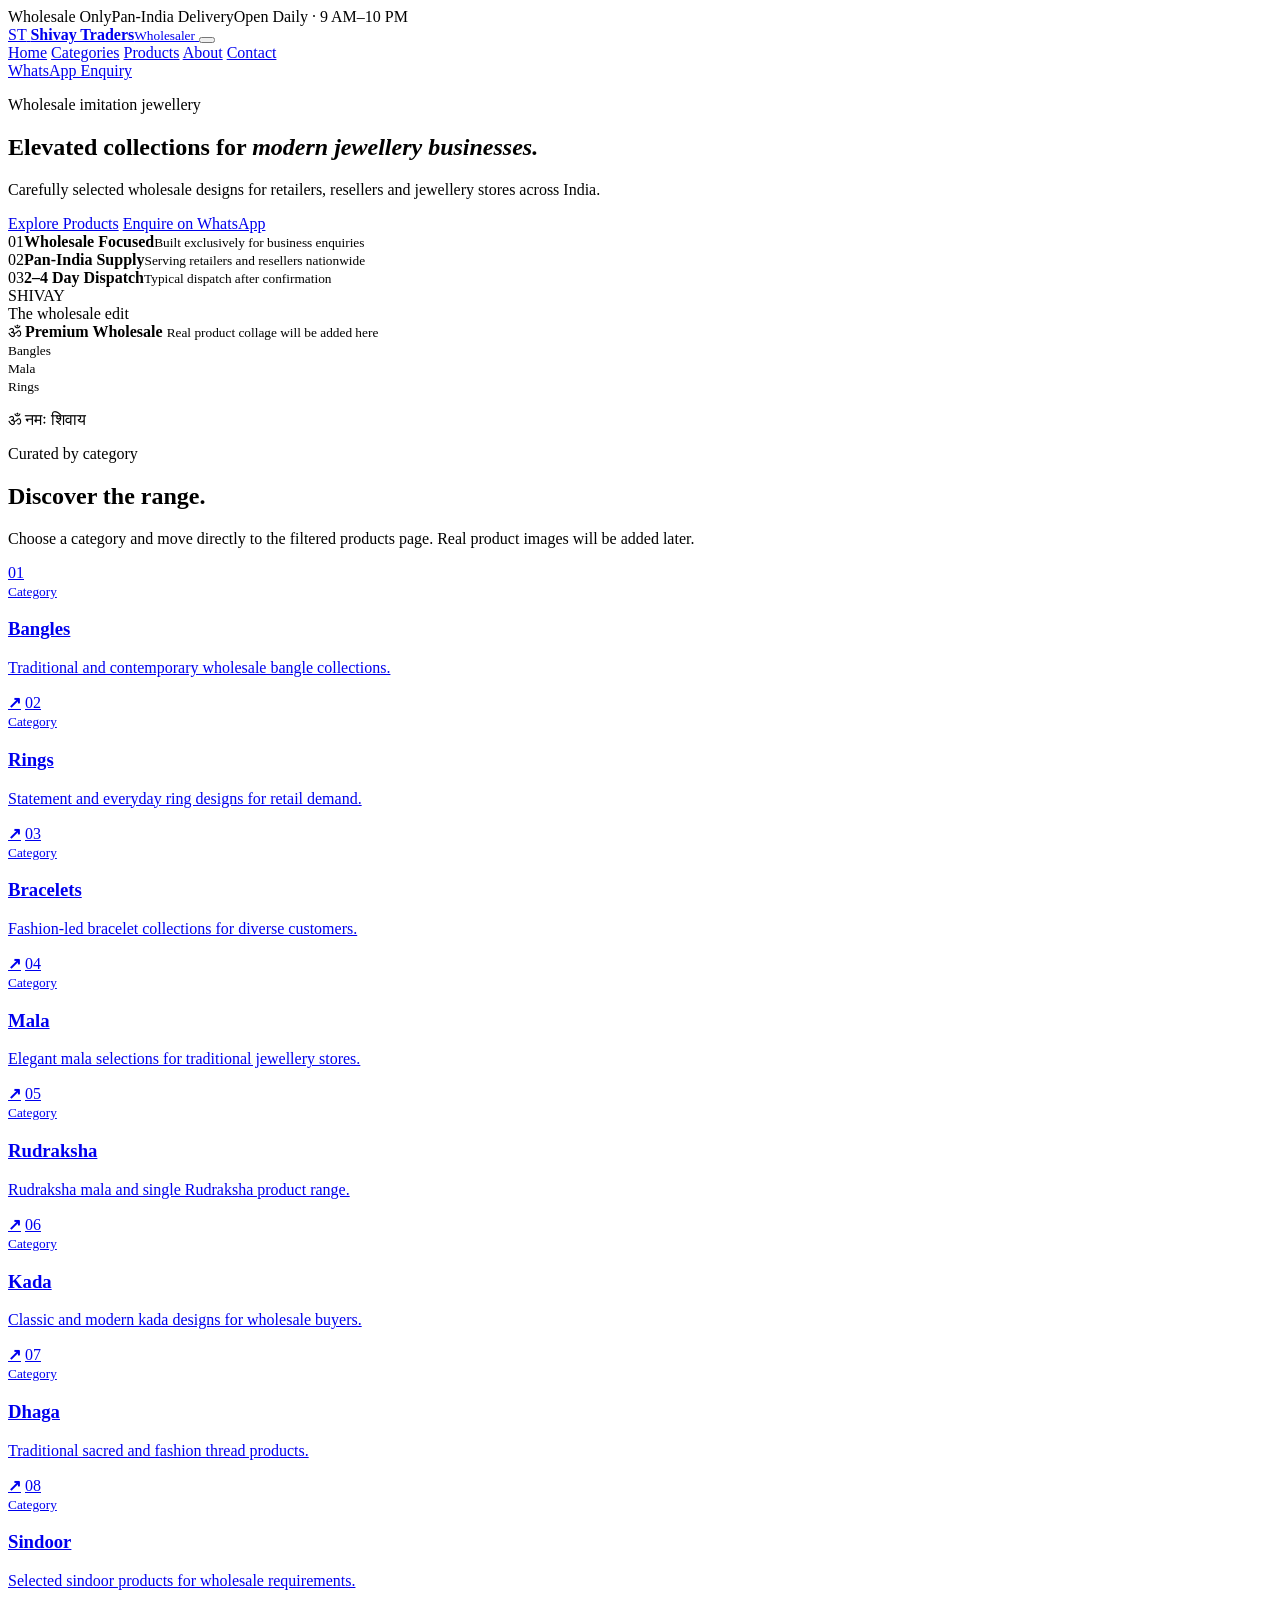
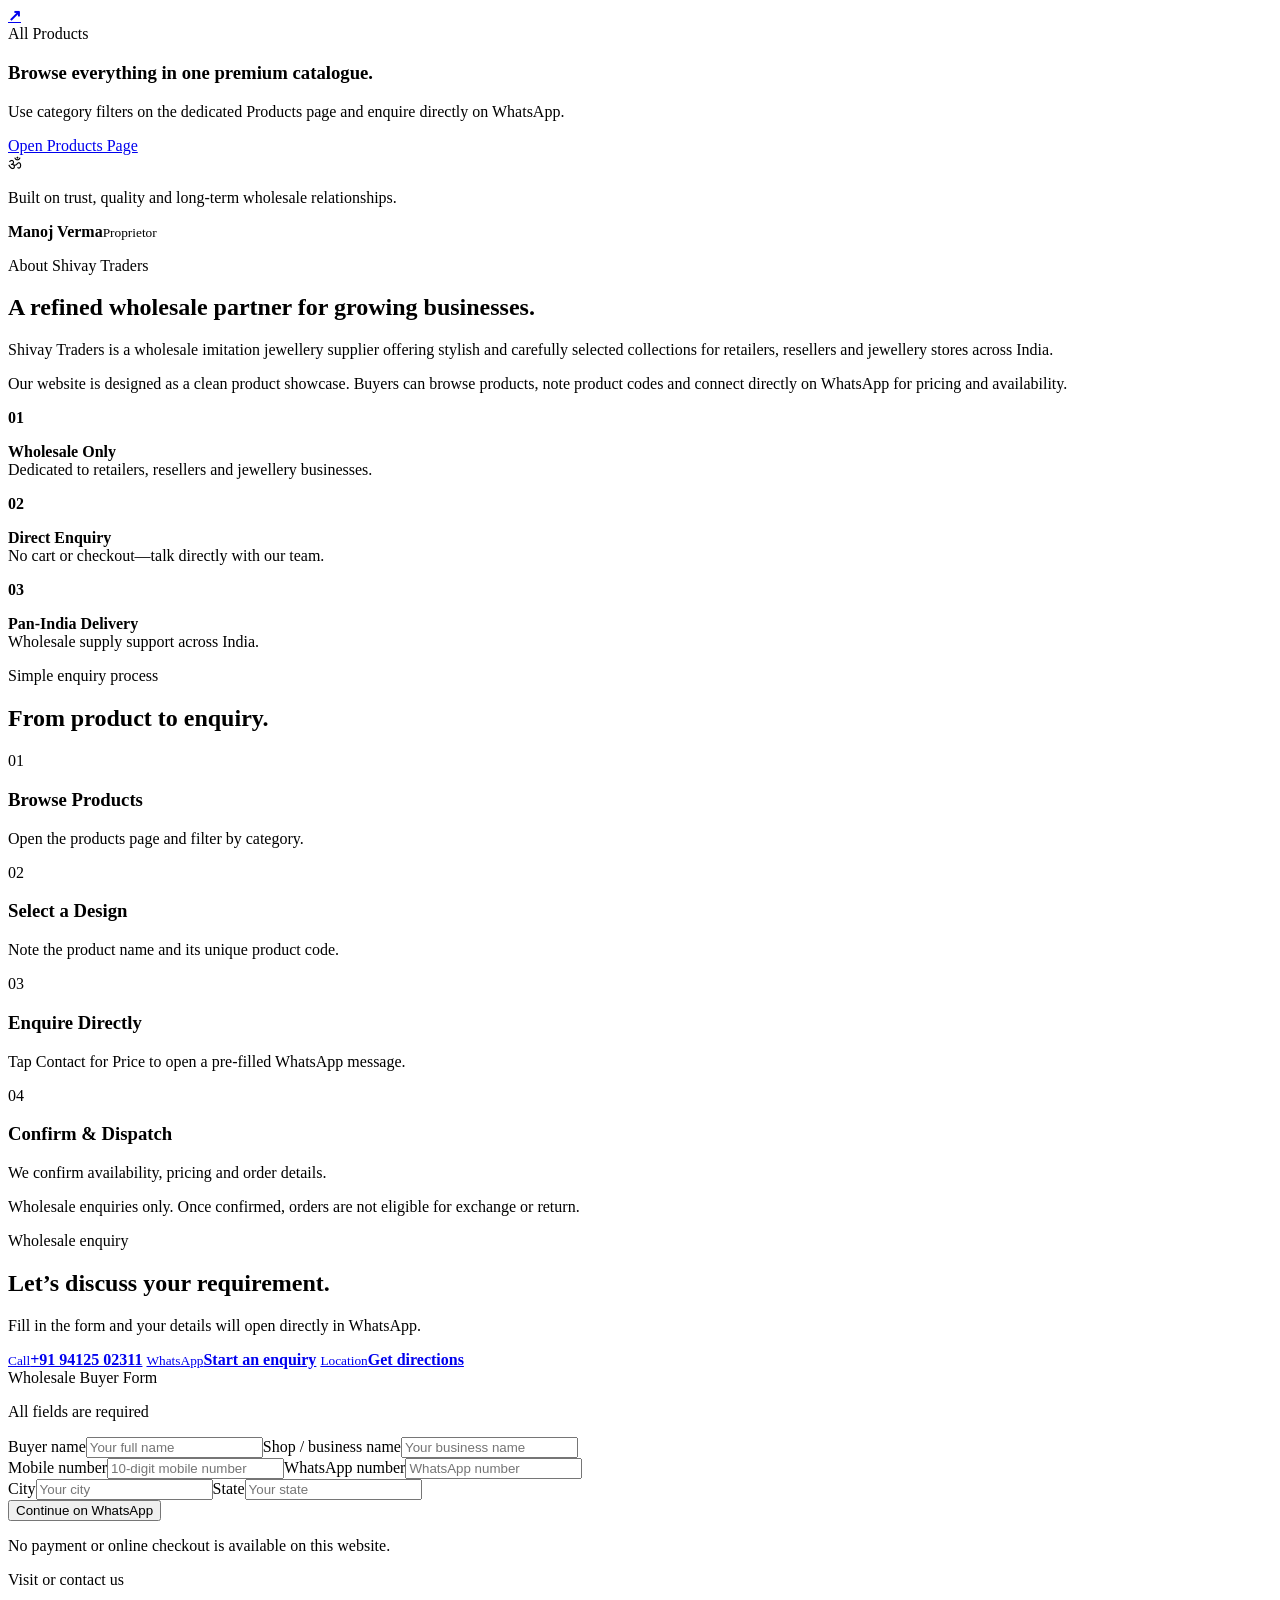
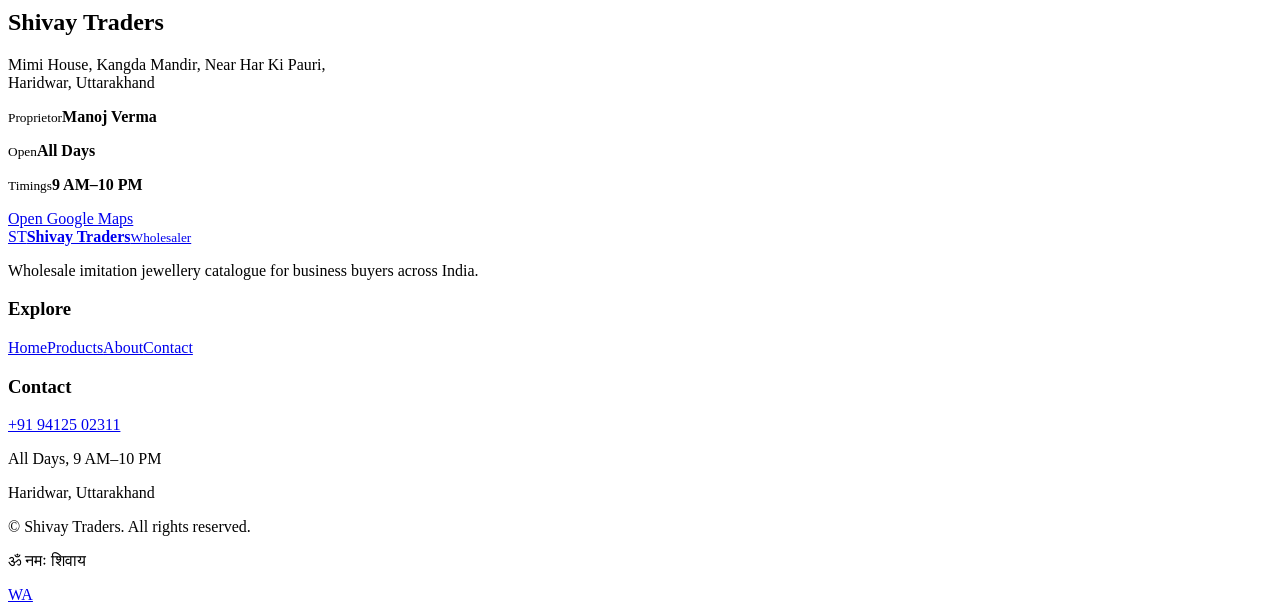
==== index.html @ dcee7661 "Add files via upload" ====
<!DOCTYPE html>
<html lang="en">
<head>
  <meta charset="UTF-8">
  <meta name="viewport" content="width=device-width, initial-scale=1.0">
  <meta name="description" content="Shivay Traders — wholesale imitation jewellery wholesaler in Haridwar.">
  <meta name="theme-color" content="#f7f3eb">
  <title>Shivay Traders | Wholesale Imitation Jewellery</title>
  <link rel="preconnect" href="https://fonts.googleapis.com">
  <link rel="preconnect" href="https://fonts.gstatic.com" crossorigin>
  <link href="https://fonts.googleapis.com/css2?family=Cormorant+Garamond:ital,wght@0,500;0,600;0,700;1,500;1,600&family=Manrope:wght@400;500;600;700&family=Noto+Serif+Devanagari:wght@600;700&display=swap" rel="stylesheet">
  <link rel="stylesheet" href="css/style.css?v=4">
</head>
<body>
  <div class="topbar">
    <div class="container topbar-inner">
      <span>Wholesale Only</span><i></i><span>Pan-India Delivery</span><i></i><span>Open Daily · 9 AM–10 PM</span>
    </div>
  </div>

  <header class="header">
    <div class="container header-inner">
      <a class="brand" href="index.html" aria-label="Shivay Traders home">
        <span class="brand-mark">ST</span>
        <span class="brand-copy"><strong>Shivay Traders</strong><small>Wholesaler</small></span>
      </a>

      <button class="menu-button" aria-label="Open menu" aria-expanded="false"><b></b><b></b><b></b></button>

      <nav class="nav" aria-label="Primary navigation">
        <a class="active" href="index.html">Home</a>
        <a href="#categories">Categories</a>
        <a href="products.html">Products</a>
        <a href="#about">About</a>
        <a href="#contact">Contact</a>
      </nav>

      <a class="btn btn-gold desktop-cta js-wa" href="#" target="_blank" rel="noopener">WhatsApp Enquiry</a>
    </div>
  </header>

  <main>
    <section class="hero" id="home">
      <div class="hero-decoration hero-decoration-one"></div>
      <div class="hero-decoration hero-decoration-two"></div>

      <div class="container hero-grid">
        <div class="hero-copy reveal">
          <div class="hero-kicker"><span></span><p>Wholesale imitation jewellery</p></div>
          <h1>Elevated collections for <em>modern jewellery businesses.</em></h1>
          <p class="lead">Carefully selected wholesale designs for retailers, resellers and jewellery stores across India.</p>

          <div class="hero-actions">
            <a class="btn btn-dark" href="products.html">Explore Products</a>
            <a class="btn btn-outline js-wa" href="#" target="_blank" rel="noopener">Enquire on WhatsApp</a>
          </div>

          <div class="hero-points">
            <div><span>01</span><strong>Wholesale Focused</strong><small>Built exclusively for business enquiries</small></div>
            <div><span>02</span><strong>Pan-India Supply</strong><small>Serving retailers and resellers nationwide</small></div>
            <div><span>03</span><strong>2–4 Day Dispatch</strong><small>Typical dispatch after confirmation</small></div>
          </div>
        </div>

        <div class="collage reveal" aria-label="Temporary premium jewellery collage">
          <div class="collage-arch">
            <div class="collage-watermark">SHIVAY</div>
            <span class="collage-label">The wholesale edit</span>

            <div class="jewel-orbit orbit-one"></div>
            <div class="jewel-orbit orbit-two"></div>
            <div class="jewel-orbit orbit-three"></div>

            <div class="collage-center">
              <span class="om">ॐ</span>
              <strong>Premium Wholesale</strong>
              <small>Real product collage will be added here</small>
            </div>

            <div class="mini-card mini-one"><span class="shape bangle"></span><small>Bangles</small></div>
            <div class="mini-card mini-two"><span class="shape mala"></span><small>Mala</small></div>
            <div class="mini-card mini-three"><span class="shape ring"></span><small>Rings</small></div>
          </div>
        </div>
      </div>

      <div class="container mantra"><span></span><p>ॐ नमः शिवाय</p><span></span></div>
    </section>

    <section class="section categories-section" id="categories">
      <div class="container">
        <div class="section-head split reveal">
          <div>
            <p class="eyebrow">Curated by category</p>
            <h2>Discover the range.</h2>
          </div>
          <p>Choose a category and move directly to the filtered products page. Real product images will be added later.</p>
        </div>

        <div class="category-grid premium-category-grid">
          <a class="category reveal" href="products.html?category=Bangles"><span>01</span><div><small>Category</small><h3>Bangles</h3><p>Traditional and contemporary wholesale bangle collections.</p></div><b>↗</b></a>
          <a class="category reveal" href="products.html?category=Rings"><span>02</span><div><small>Category</small><h3>Rings</h3><p>Statement and everyday ring designs for retail demand.</p></div><b>↗</b></a>
          <a class="category reveal" href="products.html?category=Bracelets"><span>03</span><div><small>Category</small><h3>Bracelets</h3><p>Fashion-led bracelet collections for diverse customers.</p></div><b>↗</b></a>
          <a class="category reveal" href="products.html?category=Mala"><span>04</span><div><small>Category</small><h3>Mala</h3><p>Elegant mala selections for traditional jewellery stores.</p></div><b>↗</b></a>
          <a class="category reveal" href="products.html?category=Rudraksha"><span>05</span><div><small>Category</small><h3>Rudraksha</h3><p>Rudraksha mala and single Rudraksha product range.</p></div><b>↗</b></a>
          <a class="category reveal" href="products.html?category=Kada"><span>06</span><div><small>Category</small><h3>Kada</h3><p>Classic and modern kada designs for wholesale buyers.</p></div><b>↗</b></a>
          <a class="category reveal" href="products.html?category=Dhaga"><span>07</span><div><small>Category</small><h3>Dhaga</h3><p>Traditional sacred and fashion thread products.</p></div><b>↗</b></a>
          <a class="category reveal" href="products.html?category=Sindoor"><span>08</span><div><small>Category</small><h3>Sindoor</h3><p>Selected sindoor products for wholesale requirements.</p></div><b>↗</b></a>
        </div>

        <div class="products-callout reveal">
          <div>
            <span class="callout-index">All Products</span>
            <h3>Browse everything in one premium catalogue.</h3>
            <p>Use category filters on the dedicated Products page and enquire directly on WhatsApp.</p>
          </div>
          <a class="btn btn-gold" href="products.html">Open Products Page</a>
        </div>
      </div>
    </section>

    <section class="section about-section" id="about">
      <div class="container about-grid">
        <div class="about-card reveal">
          <div class="about-border"></div>
          <span class="about-om">ॐ</span>
          <p>Built on trust, quality and long-term wholesale relationships.</p>
          <div class="owner"><strong>Manoj Verma</strong><small>Proprietor</small></div>
        </div>

        <div class="about-copy reveal">
          <p class="eyebrow">About Shivay Traders</p>
          <h2>A refined wholesale partner for growing businesses.</h2>
          <p>Shivay Traders is a wholesale imitation jewellery supplier offering stylish and carefully selected collections for retailers, resellers and jewellery stores across India.</p>
          <p>Our website is designed as a clean product showcase. Buyers can browse products, note product codes and connect directly on WhatsApp for pricing and availability.</p>

          <div class="feature"><b>01</b><p><strong>Wholesale Only</strong><br>Dedicated to retailers, resellers and jewellery businesses.</p></div>
          <div class="feature"><b>02</b><p><strong>Direct Enquiry</strong><br>No cart or checkout—talk directly with our team.</p></div>
          <div class="feature"><b>03</b><p><strong>Pan-India Delivery</strong><br>Wholesale supply support across India.</p></div>
        </div>
      </div>
    </section>

    <section class="section process">
      <div class="container">
        <div class="section-head reveal"><p class="eyebrow">Simple enquiry process</p><h2>From product to enquiry.</h2></div>
        <div class="process-grid">
          <article class="step reveal"><span>01</span><h3>Browse Products</h3><p>Open the products page and filter by category.</p></article>
          <article class="step reveal"><span>02</span><h3>Select a Design</h3><p>Note the product name and its unique product code.</p></article>
          <article class="step reveal"><span>03</span><h3>Enquire Directly</h3><p>Tap Contact for Price to open a pre-filled WhatsApp message.</p></article>
          <article class="step reveal"><span>04</span><h3>Confirm & Dispatch</h3><p>We confirm availability, pricing and order details.</p></article>
        </div>
        <p class="policy reveal">Wholesale enquiries only. Once confirmed, orders are not eligible for exchange or return.</p>
      </div>
    </section>

    <section class="section enquiry" id="contact">
      <div class="container enquiry-grid">
        <div class="enquiry-copy reveal">
          <p class="eyebrow">Wholesale enquiry</p>
          <h2>Let’s discuss your requirement.</h2>
          <p>Fill in the form and your details will open directly in WhatsApp.</p>
          <div class="contact-list">
            <a href="tel:+919412502311"><small>Call</small><strong>+91 94125 02311</strong></a>
            <a class="js-wa" href="#" target="_blank" rel="noopener"><small>WhatsApp</small><strong>Start an enquiry</strong></a>
            <a href="https://maps.app.goo.gl/9w15sXj8QwE8VyeB7?g_st=ac" target="_blank" rel="noopener"><small>Location</small><strong>Get directions</strong></a>
          </div>
        </div>

        <form id="enquiryForm" class="form reveal">
          <div class="form-heading"><span>Wholesale Buyer Form</span><p>All fields are required</p></div>
          <div class="form-row"><label>Buyer name<input name="buyerName" required placeholder="Your full name"></label><label>Shop / business name<input name="businessName" required placeholder="Your business name"></label></div>
          <div class="form-row"><label>Mobile number<input name="mobile" required inputmode="numeric" placeholder="10-digit mobile number"></label><label>WhatsApp number<input name="whatsapp" required inputmode="numeric" placeholder="WhatsApp number"></label></div>
          <div class="form-row"><label>City<input name="city" required placeholder="Your city"></label><label>State<input name="state" required placeholder="Your state"></label></div>
          <button class="btn btn-gold full" type="submit">Continue on WhatsApp</button>
          <p class="form-note">No payment or online checkout is available on this website.</p>
        </form>
      </div>
    </section>

    <section class="location">
      <div class="container location-grid reveal">
        <div><p class="eyebrow">Visit or contact us</p><h2>Shivay Traders</h2><p>Mimi House, Kangda Mandir, Near Har Ki Pauri,<br>Haridwar, Uttarakhand</p></div>
        <div class="hours"><p><small>Proprietor</small><strong>Manoj Verma</strong></p><p><small>Open</small><strong>All Days</strong></p><p><small>Timings</small><strong>9 AM–10 PM</strong></p></div>
        <a class="btn btn-light-outline" href="https://maps.app.goo.gl/9w15sXj8QwE8VyeB7?g_st=ac" target="_blank" rel="noopener">Open Google Maps</a>
      </div>
    </section>
  </main>

  <footer>
    <div class="container footer-grid">
      <div><a class="brand footer-brand" href="index.html"><span class="brand-mark">ST</span><span class="brand-copy"><strong>Shivay Traders</strong><small>Wholesaler</small></span></a><p>Wholesale imitation jewellery catalogue for business buyers across India.</p></div>
      <div><h3>Explore</h3><a href="index.html">Home</a><a href="products.html">Products</a><a href="#about">About</a><a href="#contact">Contact</a></div>
      <div><h3>Contact</h3><a href="tel:+919412502311">+91 94125 02311</a><p>All Days, 9 AM–10 PM</p><p>Haridwar, Uttarakhand</p></div>
    </div>
    <div class="container footer-bottom"><p>© <span id="year"></span> Shivay Traders. All rights reserved.</p><p class="footer-mantra">ॐ नमः शिवाय</p></div>
  </footer>

  <a class="floating-wa js-wa" href="#" target="_blank" rel="noopener" aria-label="WhatsApp enquiry">WA</a>
  <script src="js/script.js"></script>
</body>
</html>
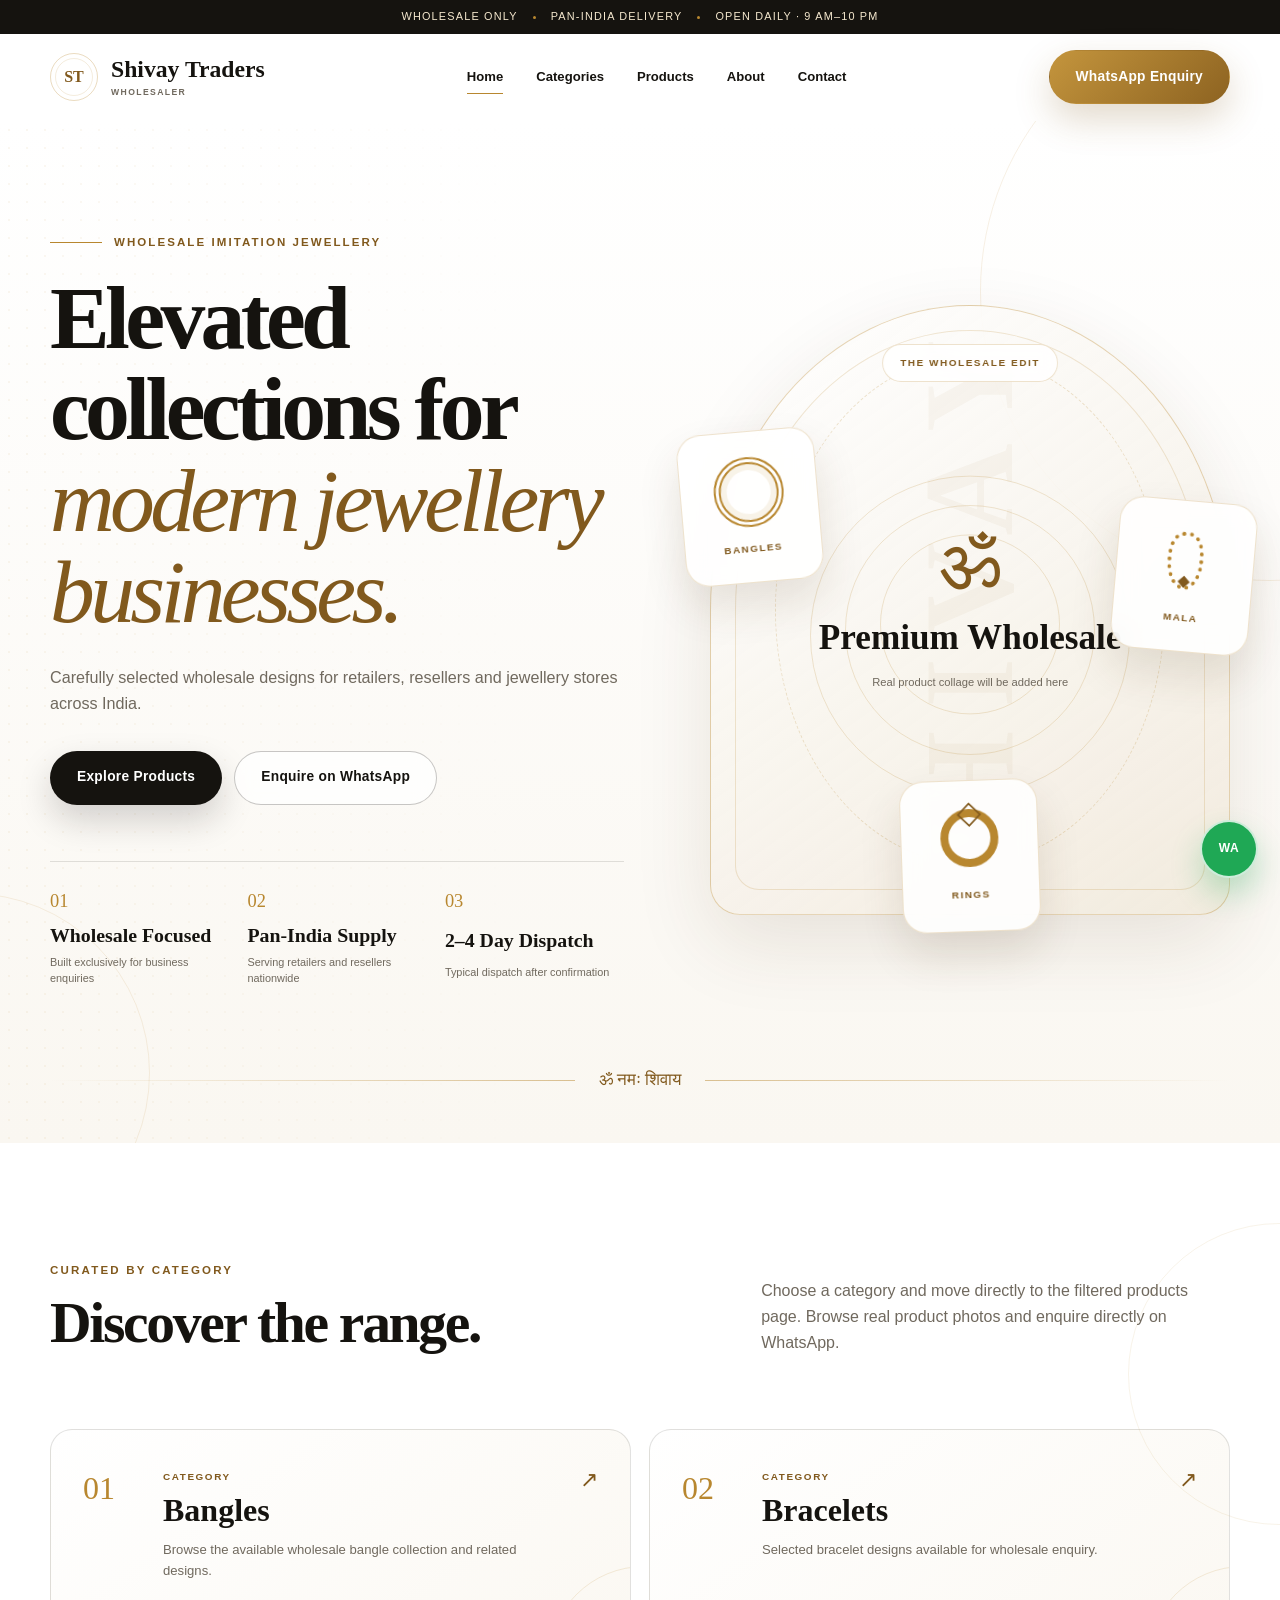
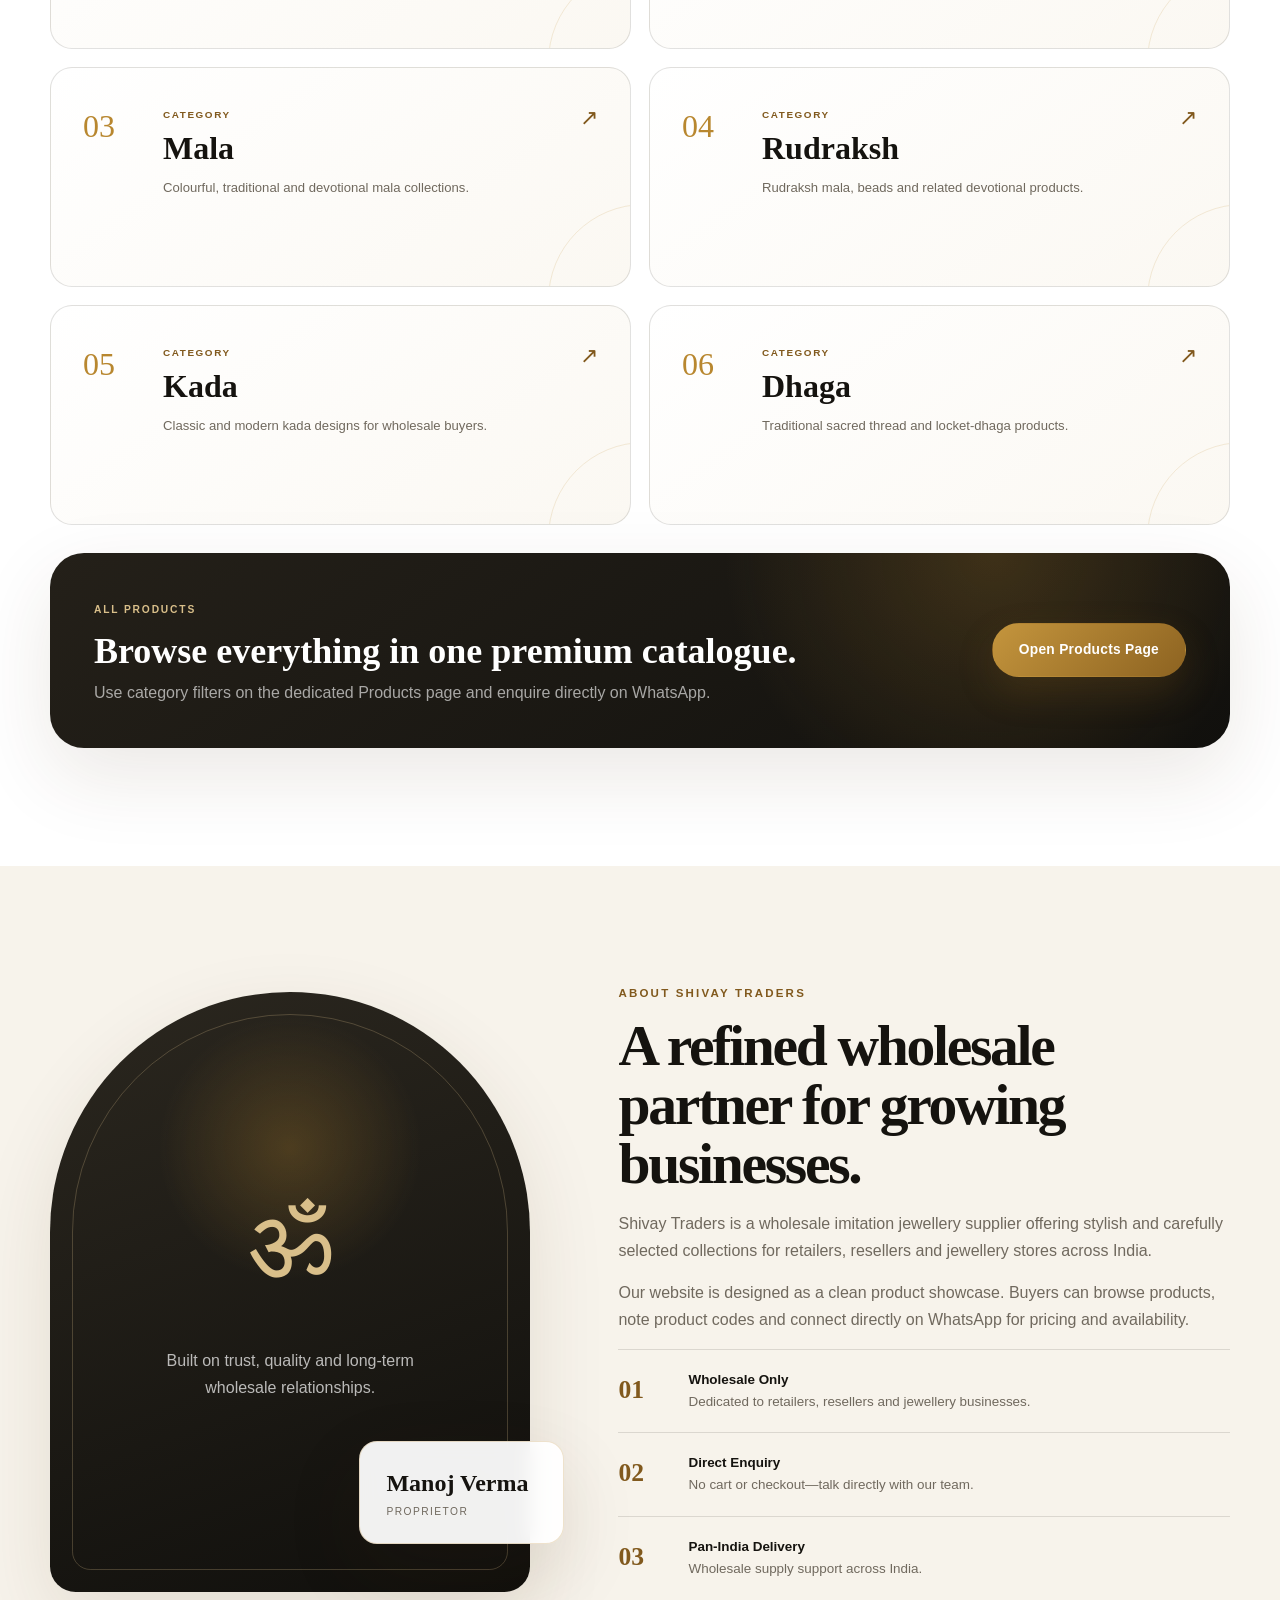
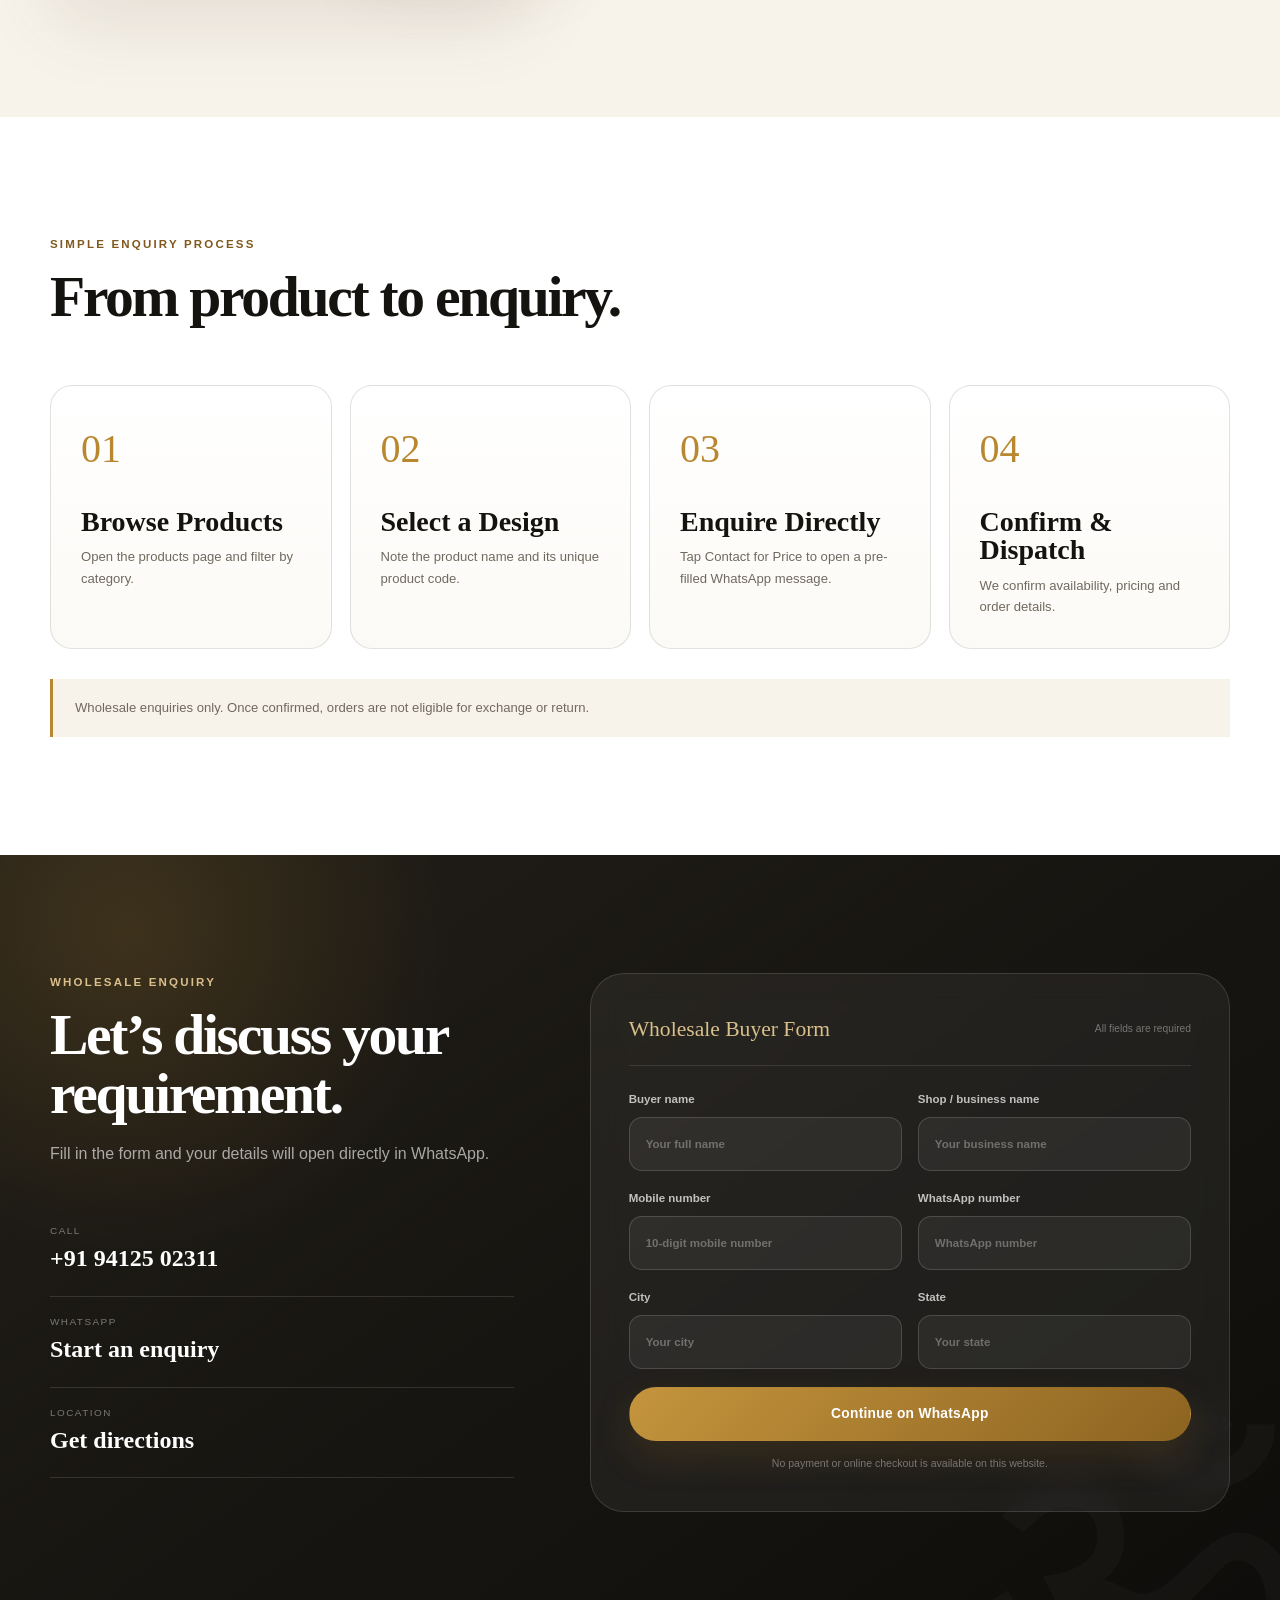
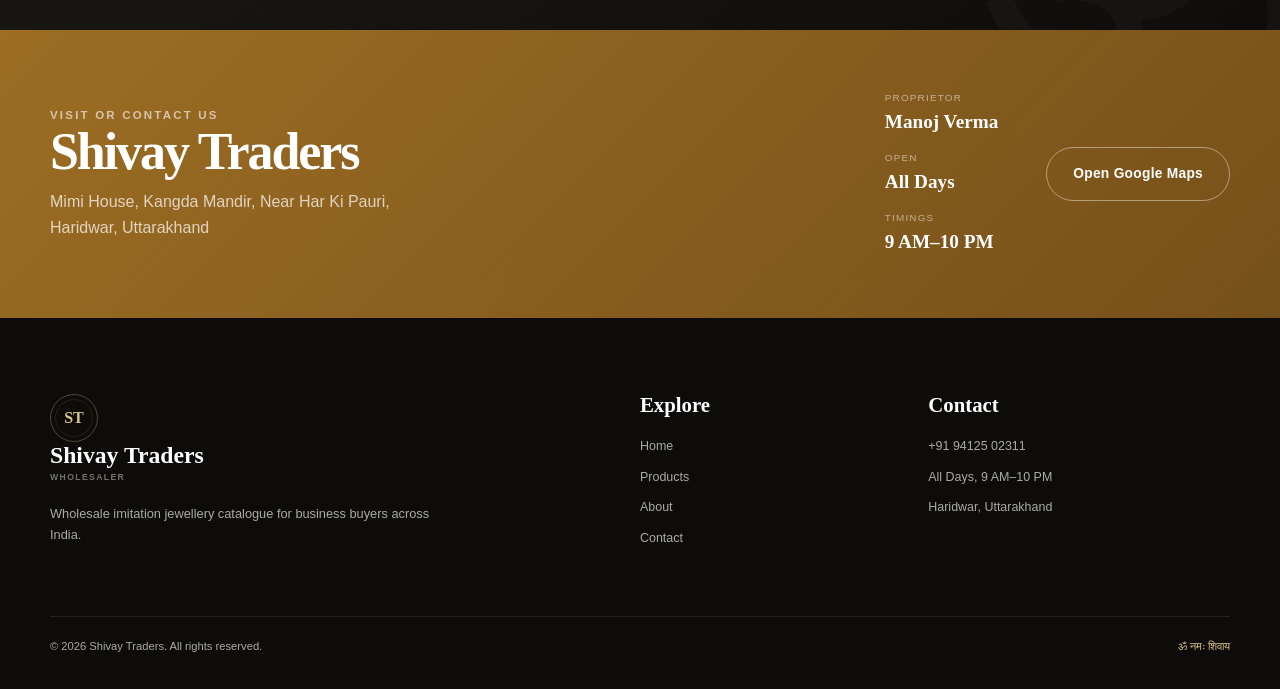
==== commit 9e28c9a4: "Add files via upload" ====
--- a/index.html
+++ b/index.html
@@ -94,18 +94,16 @@
             <p class="eyebrow">Curated by category</p>
             <h2>Discover the range.</h2>
           </div>
-          <p>Choose a category and move directly to the filtered products page. Real product images will be added later.</p>
+          <p>Choose a category and move directly to the filtered products page. Browse real product photos and enquire directly on WhatsApp.</p>
         </div>
 
         <div class="category-grid premium-category-grid">
-          <a class="category reveal" href="products.html?category=Bangles"><span>01</span><div><small>Category</small><h3>Bangles</h3><p>Traditional and contemporary wholesale bangle collections.</p></div><b>↗</b></a>
-          <a class="category reveal" href="products.html?category=Rings"><span>02</span><div><small>Category</small><h3>Rings</h3><p>Statement and everyday ring designs for retail demand.</p></div><b>↗</b></a>
-          <a class="category reveal" href="products.html?category=Bracelets"><span>03</span><div><small>Category</small><h3>Bracelets</h3><p>Fashion-led bracelet collections for diverse customers.</p></div><b>↗</b></a>
-          <a class="category reveal" href="products.html?category=Mala"><span>04</span><div><small>Category</small><h3>Mala</h3><p>Elegant mala selections for traditional jewellery stores.</p></div><b>↗</b></a>
-          <a class="category reveal" href="products.html?category=Rudraksha"><span>05</span><div><small>Category</small><h3>Rudraksha</h3><p>Rudraksha mala and single Rudraksha product range.</p></div><b>↗</b></a>
-          <a class="category reveal" href="products.html?category=Kada"><span>06</span><div><small>Category</small><h3>Kada</h3><p>Classic and modern kada designs for wholesale buyers.</p></div><b>↗</b></a>
-          <a class="category reveal" href="products.html?category=Dhaga"><span>07</span><div><small>Category</small><h3>Dhaga</h3><p>Traditional sacred and fashion thread products.</p></div><b>↗</b></a>
-          <a class="category reveal" href="products.html?category=Sindoor"><span>08</span><div><small>Category</small><h3>Sindoor</h3><p>Selected sindoor products for wholesale requirements.</p></div><b>↗</b></a>
+          <a class="category reveal" href="products.html?category=Bangles"><span>01</span><div><small>Category</small><h3>Bangles</h3><p>Browse the available wholesale bangle collection and related designs.</p></div><b>↗</b></a>
+          <a class="category reveal" href="products.html?category=Bracelets"><span>02</span><div><small>Category</small><h3>Bracelets</h3><p>Selected bracelet designs available for wholesale enquiry.</p></div><b>↗</b></a>
+          <a class="category reveal" href="products.html?category=Mala"><span>03</span><div><small>Category</small><h3>Mala</h3><p>Colourful, traditional and devotional mala collections.</p></div><b>↗</b></a>
+          <a class="category reveal" href="products.html?category=Rudraksh"><span>04</span><div><small>Category</small><h3>Rudraksh</h3><p>Rudraksh mala, beads and related devotional products.</p></div><b>↗</b></a>
+          <a class="category reveal" href="products.html?category=Kada"><span>05</span><div><small>Category</small><h3>Kada</h3><p>Classic and modern kada designs for wholesale buyers.</p></div><b>↗</b></a>
+          <a class="category reveal" href="products.html?category=Dhaga"><span>06</span><div><small>Category</small><h3>Dhaga</h3><p>Traditional sacred thread and locket-dhaga products.</p></div><b>↗</b></a>
         </div>
 
         <div class="products-callout reveal">
--- a/css/style.css
+++ b/css/style.css
@@ -0,0 +1,1224 @@
+:root {
+  --white: #ffffff;
+  --ivory: #f7f3eb;
+  --ivory-2: #efe7d8;
+  --champagne: #d9bf8a;
+  --gold: #b8872f;
+  --gold-deep: #81591d;
+  --ink: #15130f;
+  --ink-soft: #28241d;
+  --muted: #70695e;
+  --line: rgba(21, 19, 15, 0.12);
+  --line-gold: rgba(184, 135, 47, 0.30);
+  --shadow: 0 28px 80px rgba(71, 48, 14, 0.11);
+  --container: min(1180px, calc(100% - 40px));
+  --radius-lg: 34px;
+  --radius-md: 22px;
+  --radius-sm: 14px;
+}
+
+* { box-sizing: border-box; }
+html { scroll-behavior: smooth; }
+body {
+  margin: 0;
+  color: var(--ink);
+  background: var(--white);
+  font-family: "Manrope", sans-serif;
+  line-height: 1.65;
+  overflow-x: hidden;
+}
+body::selection { color: var(--white); background: var(--gold-deep); }
+a { color: inherit; text-decoration: none; }
+button, input { font: inherit; }
+button { border: 0; }
+.container { width: var(--container); margin-inline: auto; }
+.section { padding: 118px 0; }
+
+h1, h2, h3, p { margin-top: 0; }
+h1, h2, h3 { font-family: "Cormorant Garamond", serif; line-height: 1.02; }
+h1 { margin-bottom: 26px; font-size: clamp(3.5rem, 7vw, 6.9rem); font-weight: 600; letter-spacing: -0.052em; }
+h1 em { color: var(--gold-deep); font-weight: 500; }
+h2 { margin-bottom: 18px; font-size: clamp(2.7rem, 4.5vw, 4.8rem); font-weight: 600; letter-spacing: -0.04em; }
+h3 { font-size: 1.75rem; font-weight: 600; }
+.eyebrow { margin: 0 0 14px; color: var(--gold-deep); font-size: 0.72rem; font-weight: 700; letter-spacing: 0.19em; text-transform: uppercase; }
+
+.btn {
+  min-height: 54px;
+  padding: 0 26px;
+  display: inline-flex;
+  align-items: center;
+  justify-content: center;
+  border: 1px solid transparent;
+  border-radius: 999px;
+  font-size: 0.86rem;
+  font-weight: 700;
+  letter-spacing: 0.02em;
+  cursor: pointer;
+  transition: transform 180ms ease, box-shadow 180ms ease, background 180ms ease, color 180ms ease;
+}
+.btn:hover { transform: translateY(-3px); }
+.btn-gold { color: var(--white); background: linear-gradient(135deg, #c4953d, #8d6321); box-shadow: 0 15px 36px rgba(129, 89, 29, 0.23); }
+.btn-gold:hover { box-shadow: 0 20px 42px rgba(129, 89, 29, 0.30); }
+.btn-dark { color: var(--white); background: var(--ink); box-shadow: 0 15px 34px rgba(21, 19, 15, 0.18); }
+.btn-outline { color: var(--ink); border-color: rgba(21, 19, 15, 0.24); background: rgba(255, 255, 255, 0.72); backdrop-filter: blur(10px); }
+.btn-light-outline { color: var(--white); border-color: rgba(255,255,255,0.42); background: transparent; }
+.full { width: 100%; }
+
+/* Header */
+.topbar { color: #f5e8ce; background: var(--ink); font-size: 0.68rem; letter-spacing: 0.11em; text-transform: uppercase; }
+.topbar-inner { min-height: 34px; display: flex; align-items: center; justify-content: center; gap: 15px; }
+.topbar i { width: 3px; height: 3px; border-radius: 50%; background: var(--gold); }
+.header { position: sticky; top: 0; z-index: 100; border-bottom: 1px solid transparent; background: rgba(255, 255, 255, 0.88); backdrop-filter: blur(20px); transition: 180ms ease; }
+.header.scrolled { border-color: var(--line); box-shadow: 0 14px 40px rgba(21, 19, 15, 0.07); }
+.header-inner { min-height: 86px; display: grid; grid-template-columns: auto 1fr auto; align-items: center; gap: 34px; }
+.brand { display: inline-flex; align-items: center; gap: 13px; }
+.brand-mark { position: relative; width: 48px; height: 48px; display: grid; place-items: center; border: 1px solid var(--line-gold); border-radius: 50%; color: var(--gold-deep); font-family: "Cormorant Garamond", serif; font-size: 1rem; font-weight: 700; }
+.brand-mark::after { content: ""; position: absolute; inset: 4px; border: 1px solid rgba(184,135,47,0.16); border-radius: 50%; }
+.brand-copy { display: grid; line-height: 1.12; }
+.brand-copy strong { font-family: "Cormorant Garamond", serif; font-size: 1.48rem; font-weight: 700; }
+.brand-copy small { margin-top: 5px; color: var(--muted); font-size: 0.54rem; font-weight: 700; letter-spacing: 0.16em; text-transform: uppercase; }
+.nav { display: flex; justify-content: center; gap: 33px; }
+.nav a { position: relative; padding: 8px 0; font-size: 0.82rem; font-weight: 600; }
+.nav a::after { content: ""; position: absolute; left: 50%; right: 50%; bottom: 2px; height: 1px; background: var(--gold); transition: 180ms ease; }
+.nav a:hover::after, .nav a.active::after { left: 0; right: 0; }
+.menu-button { display: none; background: transparent; }
+
+/* Hero */
+.hero { position: relative; padding: 112px 0 48px; overflow: hidden; background: linear-gradient(180deg, #fff 0%, #faf7f1 100%); }
+.hero::before { content: ""; position: absolute; inset: 0; opacity: 0.32; pointer-events: none; background-image: radial-gradient(rgba(184,135,47,0.22) 0.8px, transparent 0.8px); background-size: 18px 18px; mask-image: linear-gradient(to right, black, transparent 42%); }
+.hero-decoration { position: absolute; border: 1px solid rgba(184,135,47,0.12); border-radius: 50%; pointer-events: none; }
+.hero-decoration-one { width: 580px; height: 580px; right: -280px; top: -120px; }
+.hero-decoration-two { width: 360px; height: 360px; left: -210px; bottom: -110px; }
+.hero-grid { position: relative; z-index: 2; display: grid; grid-template-columns: 1.05fr 0.95fr; gap: 86px; align-items: center; }
+.hero-kicker { margin-bottom: 20px; display: flex; align-items: center; gap: 12px; }
+.hero-kicker span { width: 52px; height: 1px; background: var(--gold); }
+.hero-kicker p { margin: 0; color: var(--gold-deep); font-size: 0.72rem; font-weight: 700; letter-spacing: 0.18em; text-transform: uppercase; }
+.lead { max-width: 650px; margin-bottom: 34px; color: var(--muted); font-size: 1.01rem; }
+.hero-actions { display: flex; flex-wrap: wrap; gap: 12px; }
+.hero-points { margin-top: 56px; padding-top: 24px; display: grid; grid-template-columns: repeat(3, 1fr); gap: 18px; border-top: 1px solid var(--line); }
+.hero-points > div { display: grid; gap: 3px; }
+.hero-points span { color: var(--gold); font-family: "Cormorant Garamond", serif; font-size: 1.15rem; }
+.hero-points strong { font-family: "Cormorant Garamond", serif; font-size: 1.24rem; }
+.hero-points small { color: var(--muted); font-size: 0.68rem; line-height: 1.45; }
+.collage { position: relative; }
+.collage-arch { position: relative; min-height: 610px; border: 1px solid rgba(184,135,47,0.34); border-radius: 50% 50% 30px 30px; background: linear-gradient(145deg, rgba(255,255,255,0.96), rgba(239,231,216,0.78)); box-shadow: var(--shadow); overflow: visible; }
+.collage-arch::before { content: ""; position: absolute; inset: 24px; border: 1px solid rgba(184,135,47,0.20); border-radius: 50% 50% 24px 24px; }
+.collage-arch::after { content: ""; position: absolute; inset: 50px 64px; border: 1px dashed rgba(184,135,47,0.22); border-radius: 50%; }
+.collage-watermark { position: absolute; left: 50%; top: 50%; transform: translate(-50%, -45%) rotate(-90deg); color: rgba(129,89,29,0.045); font-family: "Cormorant Garamond", serif; font-size: 8rem; font-weight: 700; letter-spacing: 0.18em; }
+.collage-label { position: absolute; z-index: 4; left: 50%; top: 38px; transform: translateX(-50%); padding: 10px 17px; border: 1px solid rgba(184,135,47,0.24); border-radius: 999px; color: var(--gold-deep); background: rgba(255,255,255,0.84); font-size: 0.62rem; font-weight: 700; letter-spacing: 0.16em; text-transform: uppercase; white-space: nowrap; backdrop-filter: blur(8px); }
+.collage-center { position: absolute; inset: 0; z-index: 3; display: flex; flex-direction: column; align-items: center; justify-content: center; text-align: center; }
+.om { color: var(--gold-deep); font-family: "Noto Serif Devanagari", serif; font-size: 4.6rem; line-height: 1; }
+.collage-center strong { margin-top: 7px; font-family: "Cormorant Garamond", serif; font-size: 2.2rem; }
+.collage-center small { margin-top: 6px; color: var(--muted); font-size: 0.7rem; }
+.jewel-orbit { position: absolute; z-index: 1; border-radius: 50%; border: 1px solid rgba(184,135,47,0.20); }
+.orbit-one { width: 320px; height: 320px; left: 50%; top: 50%; transform: translate(-50%,-42%); }
+.orbit-two { width: 250px; height: 250px; left: 50%; top: 50%; transform: translate(-50%,-42%); }
+.orbit-three { width: 180px; height: 180px; left: 50%; top: 50%; transform: translate(-50%,-42%); }
+.mini-card { position: absolute; z-index: 5; width: 138px; min-height: 152px; padding: 18px; display: grid; place-items: center; border: 1px solid rgba(184,135,47,0.24); border-radius: 24px; background: rgba(255,255,255,0.88); box-shadow: 0 22px 44px rgba(71,48,14,0.12); backdrop-filter: blur(14px); }
+.mini-card small { color: var(--gold-deep); font-size: 0.62rem; font-weight: 700; letter-spacing: 0.15em; text-transform: uppercase; }
+.mini-one { left: -30px; top: 125px; transform: rotate(-5deg); }
+.mini-two { right: -24px; top: 194px; transform: rotate(5deg); }
+.mini-three { left: 50%; bottom: -18px; transform: translateX(-50%) rotate(-2deg); }
+.shape { position: relative; width: 70px; height: 70px; display: block; }
+.bangle { border: 7px double var(--gold); border-radius: 50%; box-shadow: inset 0 0 0 6px rgba(184,135,47,0.10); }
+.mala::before { content: ""; position: absolute; inset: 6px 17px; border: 4px dotted var(--gold); border-radius: 45% 45% 55% 55%; }
+.mala::after { content: "◆"; position: absolute; left: 50%; bottom: 2px; transform: translateX(-50%); color: var(--gold-deep); }
+.ring { width: 58px; height: 58px; border: 8px solid var(--gold); border-radius: 50%; }
+.ring::before { content: "◇"; position: absolute; left: 50%; top: -31px; transform: translateX(-50%); color: var(--gold-deep); font-size: 2rem; }
+.mantra { margin-top: 80px; display: grid; grid-template-columns: 1fr auto 1fr; gap: 24px; align-items: center; }
+.mantra span { height: 1px; background: linear-gradient(90deg, transparent, rgba(184,135,47,0.50)); }
+.mantra span:last-child { background: linear-gradient(90deg, rgba(184,135,47,0.50), transparent); }
+.mantra p { margin: 0; color: var(--gold-deep); font-family: "Noto Serif Devanagari", serif; font-size: 1.08rem; }
+
+/* Section heads */
+.section-head { max-width: 740px; margin-bottom: 58px; }
+.section-head > p:last-child { color: var(--muted); }
+.section-head.split { max-width: none; display: grid; grid-template-columns: 1fr 0.72fr; gap: 60px; align-items: end; }
+.section-head.split > p { margin-bottom: 14px; }
+
+/* Categories */
+.categories-section { position: relative; background: var(--white); }
+.categories-section::after { content: ""; position: absolute; right: -150px; top: 80px; width: 300px; height: 300px; border: 1px solid rgba(184,135,47,0.10); border-radius: 50%; }
+.category-grid { display: grid; grid-template-columns: repeat(2, 1fr); gap: 18px; }
+.category { position: relative; min-height: 220px; padding: 32px; display: grid; grid-template-columns: 58px 1fr auto; gap: 22px; align-items: start; border: 1px solid var(--line); border-radius: var(--radius-md); background: linear-gradient(145deg, #fff, #fbf8f2); overflow: hidden; transition: 220ms ease; }
+.category::after { content: ""; position: absolute; width: 190px; height: 190px; right: -110px; bottom: -110px; border: 1px solid rgba(184,135,47,0.16); border-radius: 50%; transition: 220ms ease; }
+.category:hover { transform: translateY(-7px); border-color: rgba(184,135,47,0.42); box-shadow: var(--shadow); }
+.category:hover::after { right: -80px; bottom: -80px; }
+.category > span { color: var(--gold); font-family: "Cormorant Garamond", serif; font-size: 2rem; }
+.category small { color: var(--gold-deep); font-size: 0.62rem; font-weight: 700; letter-spacing: 0.16em; text-transform: uppercase; }
+.category h3 { margin: 6px 0 12px; font-size: 2rem; }
+.category p { margin: 0; max-width: 400px; color: var(--muted); font-size: 0.82rem; }
+.category b { color: var(--gold-deep); font-size: 1.4rem; font-weight: 400; }
+.products-callout { margin-top: 28px; padding: 42px 44px; display: grid; grid-template-columns: 1fr auto; gap: 38px; align-items: center; border-radius: var(--radius-lg); color: var(--white); background: radial-gradient(circle at 80% 0%, rgba(184,135,47,0.24), transparent 28%), linear-gradient(145deg, #242019, #11100d); box-shadow: var(--shadow); }
+.products-callout h3 { margin: 12px 0 10px; font-size: 2.25rem; }
+.products-callout p { margin: 0; color: rgba(255,255,255,0.62); }
+.callout-index { color: var(--champagne); font-size: 0.64rem; font-weight: 700; letter-spacing: 0.18em; text-transform: uppercase; }
+
+/* About */
+.about-section { background: var(--ivory); }
+.about-grid { display: grid; grid-template-columns: 0.88fr 1.12fr; gap: 88px; align-items: center; }
+.about-card { position: relative; min-height: 600px; padding: 62px; display: flex; flex-direction: column; justify-content: center; border-radius: 280px 280px 30px 30px; color: var(--white); background: radial-gradient(circle at 50% 26%, rgba(184,135,47,0.28), transparent 26%), linear-gradient(160deg, #2b271f, #100f0c); text-align: center; overflow: visible; box-shadow: var(--shadow); }
+.about-border { position: absolute; inset: 22px; border: 1px solid rgba(217,191,138,0.25); border-radius: 260px 260px 22px 22px; }
+.about-om { position: relative; z-index: 2; color: var(--champagne); font-family: "Noto Serif Devanagari", serif; font-size: 6.3rem; }
+.about-card > p { position: relative; z-index: 2; max-width: 310px; margin: 22px auto; color: rgba(255,255,255,0.70); }
+.owner { position: absolute; z-index: 3; right: -34px; bottom: 48px; min-width: 205px; padding: 22px 26px; display: grid; border: 1px solid rgba(184,135,47,0.24); border-radius: 18px; color: var(--ink); background: rgba(255,255,255,0.94); box-shadow: var(--shadow); text-align: left; backdrop-filter: blur(10px); }
+.owner strong { font-family: "Cormorant Garamond", serif; font-size: 1.5rem; }
+.owner small { color: var(--muted); font-size: 0.64rem; letter-spacing: 0.14em; text-transform: uppercase; }
+.about-copy > p:not(.eyebrow) { color: var(--muted); }
+.feature { padding: 19px 0; display: grid; grid-template-columns: 54px 1fr; gap: 16px; border-top: 1px solid var(--line); }
+.feature b { color: var(--gold-deep); font-family: "Cormorant Garamond", serif; font-size: 1.6rem; }
+.feature p { margin: 0; color: var(--muted); font-size: 0.84rem; }
+.feature strong { color: var(--ink); }
+
+/* Process */
+.process { background: var(--white); }
+.process-grid { display: grid; grid-template-columns: repeat(4, 1fr); gap: 18px; }
+.step { min-height: 250px; padding: 30px; border: 1px solid var(--line); border-radius: var(--radius-md); background: linear-gradient(180deg, #fff, #fcfaf6); transition: 180ms ease; }
+.step:hover { transform: translateY(-5px); border-color: rgba(184,135,47,0.34); }
+.step span { color: var(--gold); font-family: "Cormorant Garamond", serif; font-size: 2.5rem; }
+.step h3 { margin: 26px 0 10px; }
+.step p { margin: 0; color: var(--muted); font-size: 0.82rem; }
+.policy { margin: 30px 0 0; padding: 18px 22px; border-left: 3px solid var(--gold); color: var(--muted); background: var(--ivory); font-size: 0.82rem; }
+
+/* Enquiry */
+.enquiry { position: relative; color: var(--white); background: radial-gradient(circle at 10% 10%, rgba(184,135,47,0.20), transparent 24%), linear-gradient(145deg, #211e18, #0e0d0b); overflow: hidden; }
+.enquiry::after { content: "ॐ"; position: absolute; right: -20px; bottom: -130px; color: rgba(255,255,255,0.025); font-family: "Noto Serif Devanagari", serif; font-size: 24rem; line-height: 1; }
+.enquiry .eyebrow { color: var(--champagne); }
+.enquiry-grid { position: relative; z-index: 2; display: grid; grid-template-columns: 0.84fr 1.16fr; gap: 76px; align-items: start; }
+.enquiry-copy > p:not(.eyebrow) { color: rgba(255,255,255,0.62); }
+.contact-list { margin-top: 38px; display: grid; }
+.contact-list a { padding: 17px 0; display: grid; border-bottom: 1px solid rgba(255,255,255,0.12); }
+.contact-list small { color: rgba(255,255,255,0.42); font-size: 0.62rem; letter-spacing: 0.15em; text-transform: uppercase; }
+.contact-list strong { font-family: "Cormorant Garamond", serif; font-size: 1.5rem; }
+.form { padding: 38px; border: 1px solid rgba(255,255,255,0.13); border-radius: var(--radius-lg); background: rgba(255,255,255,0.055); backdrop-filter: blur(14px); }
+.form-heading { margin-bottom: 24px; padding-bottom: 18px; display: flex; align-items: center; justify-content: space-between; border-bottom: 1px solid rgba(255,255,255,0.11); }
+.form-heading span { color: var(--champagne); font-family: "Cormorant Garamond", serif; font-size: 1.35rem; }
+.form-heading p { margin: 0; color: rgba(255,255,255,0.38); font-size: 0.64rem; }
+.form-row { display: grid; grid-template-columns: 1fr 1fr; gap: 16px; }
+.form label { margin-bottom: 18px; display: grid; gap: 8px; color: rgba(255,255,255,0.72); font-size: 0.72rem; font-weight: 700; }
+.form input { height: 54px; padding: 0 16px; border: 1px solid rgba(255,255,255,0.15); border-radius: 13px; outline: none; color: var(--white); background: rgba(255,255,255,0.055); transition: 180ms ease; }
+.form input::placeholder { color: rgba(255,255,255,0.32); }
+.form input:focus { border-color: rgba(217,191,138,0.70); background: rgba(255,255,255,0.08); }
+.form-note { margin: 14px 0 0; color: rgba(255,255,255,0.38); font-size: 0.66rem; text-align: center; }
+
+/* Location and footer */
+.location { padding: 60px 0; color: var(--white); background: linear-gradient(135deg, #9c6d23, #76501a); }
+.location .eyebrow { color: rgba(255,255,255,0.62); }
+.location-grid { display: grid; grid-template-columns: 1fr auto auto; gap: 48px; align-items: center; }
+.location h2 { margin-bottom: 11px; font-size: 3.25rem; }
+.location p { margin: 0; color: rgba(255,255,255,0.72); }
+.hours { display: grid; gap: 12px; }
+.hours p { display: grid; }
+.hours small { color: rgba(255,255,255,0.53); font-size: 0.62rem; letter-spacing: 0.12em; text-transform: uppercase; }
+.hours strong { color: var(--white); font-family: "Cormorant Garamond", serif; font-size: 1.2rem; }
+footer { padding: 76px 0 22px; color: rgba(255,255,255,0.65); background: #0d0c0a; }
+.footer-grid { display: grid; grid-template-columns: 1.4fr 0.6fr 0.8fr; gap: 62px; }
+.footer-brand { color: var(--white); }
+.footer-brand .brand-mark { color: var(--champagne); border-color: rgba(217,191,138,0.32); }
+.footer-brand .brand-copy small { color: rgba(255,255,255,0.42); }
+.footer-grid > div:first-child > p { max-width: 390px; margin-top: 20px; font-size: 0.80rem; }
+.footer-grid h3 { color: var(--white); font-size: 1.3rem; }
+.footer-grid a, .footer-grid > div:not(:first-child) p { display: block; margin-bottom: 10px; font-size: 0.78rem; }
+.footer-bottom { margin-top: 58px; padding-top: 20px; display: flex; justify-content: space-between; border-top: 1px solid rgba(255,255,255,0.09); font-size: 0.70rem; }
+.footer-mantra { color: var(--champagne); font-family: "Noto Serif Devanagari", serif; }
+.floating-wa { position: fixed; right: 22px; bottom: 22px; z-index: 60; width: 58px; height: 58px; display: grid; place-items: center; border: 2px solid rgba(255,255,255,0.78); border-radius: 50%; color: var(--white); background: #1fa855; box-shadow: 0 16px 30px rgba(31,168,85,0.28); font-size: 0.75rem; font-weight: 800; letter-spacing: 0.04em; transition: 180ms ease; }
+.floating-wa:hover { transform: translateY(-4px) scale(1.03); }
+
+/* Products page */
+.products-page { background: var(--ivory); }
+.products-hero { position: relative; padding: 104px 0 86px; color: var(--white); background: radial-gradient(circle at 82% 20%, rgba(184,135,47,0.23), transparent 25%), linear-gradient(145deg, #26221b, #0e0d0b); overflow: hidden; }
+.products-hero::after { content: "CATALOGUE"; position: absolute; right: -60px; bottom: -40px; color: rgba(255,255,255,0.028); font-family: "Cormorant Garamond", serif; font-size: 11rem; font-weight: 700; letter-spacing: 0.08em; }
+.products-hero .hero-kicker p { color: var(--champagne); }
+.products-hero .hero-kicker span { background: var(--champagne); }
+.products-hero h1 { max-width: 800px; margin-bottom: 22px; font-size: clamp(3.6rem, 6vw, 6.3rem); }
+.products-hero h1 em { color: var(--champagne); }
+.products-hero p { max-width: 700px; color: rgba(255,255,255,0.62); }
+.products-hero-grid { position: relative; z-index: 2; display: grid; grid-template-columns: 1fr auto; gap: 60px; align-items: center; }
+.products-hero-badge { min-width: 330px; padding: 26px 30px; display: flex; align-items: center; gap: 20px; border: 1px solid rgba(217,191,138,0.28); border-radius: 22px; background: rgba(255,255,255,0.055); backdrop-filter: blur(12px); }
+.products-hero-badge > span { color: var(--champagne); font-family: "Noto Serif Devanagari", serif; font-size: 3.4rem; }
+.products-hero-badge div { display: grid; }
+.products-hero-badge small { color: rgba(255,255,255,0.45); font-size: 0.62rem; letter-spacing: 0.15em; text-transform: uppercase; }
+.products-hero-badge strong { font-family: "Cormorant Garamond", serif; font-size: 1.65rem; }
+.products-hero-badge p { margin: 2px 0 0; font-size: 0.68rem; }
+.products-catalogue { padding: 24px 0 18px; }
+.catalogue-toolbar { display: grid; grid-template-columns: 1fr auto; gap: 30px; align-items: end; }
+.catalogue-title h2 { margin-bottom: 4px; }
+.catalogue-title > span { color: var(--muted); font-size: 0.76rem; }
+.search-box { min-width: 320px; display: grid; gap: 8px; color: var(--gold-deep); font-size: 0.64rem; font-weight: 700; letter-spacing: 0.13em; text-transform: uppercase; }
+.search-box input { height: 52px; padding: 0 16px; border: 1px solid var(--line); border-radius: 14px; outline: none; color: var(--ink); background: var(--white); box-shadow: 0 10px 28px rgba(71,48,14,0.06); }
+.search-box input:focus { border-color: rgba(184,135,47,0.56); }
+.filter-wrap { margin: 34px 0 36px; padding: 18px; border: 1px solid var(--line); border-radius: 20px; background: rgba(255,255,255,0.72); box-shadow: 0 12px 34px rgba(71,48,14,0.05); }
+.filter-label { padding: 0 4px 12px; display: flex; justify-content: space-between; align-items: center; color: var(--muted); font-size: 0.68rem; font-weight: 700; letter-spacing: 0.10em; text-transform: uppercase; }
+.filter-label button { padding: 0; color: var(--gold-deep); background: transparent; font-size: 0.68rem; font-weight: 700; cursor: pointer; }
+.filter-pills { display: flex; flex-wrap: wrap; gap: 9px; }
+.filter-pill { min-height: 42px; padding: 0 17px; border: 1px solid var(--line); border-radius: 999px; color: var(--muted); background: var(--white); font-size: 0.75rem; font-weight: 600; cursor: pointer; transition: 180ms ease; }
+.filter-pill:hover { border-color: rgba(184,135,47,0.44); color: var(--gold-deep); }
+.filter-pill.active { color: var(--white); border-color: var(--ink); background: var(--ink); box-shadow: 0 10px 24px rgba(21,19,15,0.16); }
+.catalogue-grid { display: grid; grid-template-columns: repeat(3, 1fr); gap: 24px; }
+.catalogue-card { position: relative; overflow: hidden; border: 1px solid var(--line); border-radius: 24px; background: var(--white); box-shadow: 0 16px 46px rgba(71,48,14,0.055); transition: 220ms ease; }
+.catalogue-card:hover { transform: translateY(-8px); border-color: rgba(184,135,47,0.38); box-shadow: var(--shadow); }
+.catalogue-visual { position: relative; min-height: 330px; display: grid; place-items: center; background: radial-gradient(circle at 50% 40%, rgba(184,135,47,0.17), transparent 28%), linear-gradient(145deg, #fff, #eee5d5); overflow: hidden; }
+.catalogue-visual::before { content: ""; position: absolute; inset: 22px; border: 1px solid rgba(184,135,47,0.20); border-radius: 50% 50% 18px 18px; }
+.catalogue-category { position: absolute; z-index: 2; left: 18px; top: 18px; padding: 8px 12px; border: 1px solid rgba(184,135,47,0.20); border-radius: 999px; color: var(--gold-deep); background: rgba(255,255,255,0.86); font-size: 0.58rem; font-weight: 700; letter-spacing: 0.12em; text-transform: uppercase; }
+.product-placeholder { position: relative; z-index: 1; width: 150px; height: 150px; display: grid; place-items: center; color: var(--gold-deep); }
+.product-placeholder > span { font-family: "Cormorant Garamond", serif; font-size: 5.5rem; opacity: 0.92; }
+.product-placeholder::after { content: ""; position: absolute; inset: 2px; border: 1px solid rgba(184,135,47,0.27); border-radius: 50%; }
+.catalogue-info { padding: 24px; }
+.product-code { color: var(--muted); font-size: 0.64rem; letter-spacing: 0.12em; text-transform: uppercase; }
+.catalogue-info h3 { margin: 8px 0 18px; font-size: 1.65rem; }
+.catalogue-actions { display: flex; align-items: center; justify-content: space-between; gap: 16px; }
+.catalogue-actions span { color: var(--gold-deep); font-size: 0.74rem; font-weight: 700; }
+.catalogue-actions button { padding: 8px 0; color: var(--ink); background: transparent; border-bottom: 1px solid rgba(21,19,15,0.28); font-size: 0.74rem; font-weight: 700; cursor: pointer; }
+.empty-state { padding: 80px 20px; border: 1px dashed rgba(184,135,47,0.34); border-radius: 24px; text-align: center; background: rgba(255,255,255,0.60); }
+.empty-state > span { color: var(--gold); font-size: 3.4rem; }
+.empty-state h3 { margin: 12px 0 8px; font-size: 2.1rem; }
+.empty-state p { color: var(--muted); }
+.catalogue-bottom { margin-top: 42px; padding: 40px 42px; display: grid; grid-template-columns: 1fr auto; gap: 34px; align-items: center; border-radius: var(--radius-lg); color: var(--white); background: radial-gradient(circle at 82% 10%, rgba(184,135,47,0.24), transparent 24%), linear-gradient(145deg, #242019, #11100d); }
+.catalogue-bottom small { color: var(--champagne); font-size: 0.64rem; font-weight: 700; letter-spacing: 0.16em; text-transform: uppercase; }
+.catalogue-bottom h3 { margin: 10px 0 8px; font-size: 2.2rem; }
+.catalogue-bottom p { margin: 0; max-width: 650px; color: rgba(255,255,255,0.60); }
+
+/* Reveal */
+.reveal { opacity: 0; transform: translateY(24px); transition: opacity 680ms ease, transform 680ms ease; }
+.reveal.visible { opacity: 1; transform: translateY(0); }
+
+@media (max-width: 1080px) {
+  .header-inner { grid-template-columns: auto auto 1fr; }
+  .menu-button { display: block; grid-column: 3; justify-self: end; width: 44px; height: 44px; padding: 10px; cursor: pointer; }
+  .menu-button b { display: block; height: 2px; margin: 5px 0; background: var(--ink); }
+  .desktop-cta { display: none; }
+  .nav { position: fixed; inset: 120px 20px auto; padding: 24px; display: grid; gap: 16px; border: 1px solid var(--line); border-radius: 18px; background: rgba(255,255,255,0.98); box-shadow: var(--shadow); opacity: 0; pointer-events: none; transform: translateY(-12px); transition: 180ms ease; }
+  .nav.open { opacity: 1; pointer-events: auto; transform: translateY(0); }
+  .hero-grid, .about-grid, .enquiry-grid { grid-template-columns: 1fr; }
+  .collage, .about-card { max-width: 660px; width: 100%; margin-inline: auto; }
+  .category-grid { grid-template-columns: 1fr; }
+  .process-grid { grid-template-columns: repeat(2, 1fr); }
+  .products-hero-grid { grid-template-columns: 1fr; }
+  .products-hero-badge { max-width: 440px; }
+  .catalogue-grid { grid-template-columns: repeat(2, 1fr); }
+  .location-grid { grid-template-columns: 1fr 1fr; }
+}
+
+@media (max-width: 720px) {
+  :root { --container: min(100% - 28px, 1180px); }
+  .section { padding: 82px 0; }
+  .topbar-inner { min-height: 38px; gap: 8px; font-size: 0.56rem; white-space: nowrap; overflow: hidden; }
+  .topbar-inner span:last-child, .topbar-inner i:last-of-type { display: none; }
+  .header-inner { min-height: 74px; }
+  .nav { inset: 108px 14px auto; }
+  .brand-mark { width: 41px; height: 41px; }
+  .brand-copy strong { font-size: 1.17rem; }
+  .brand-copy small { font-size: 0.48rem; }
+  .hero { padding-top: 76px; }
+  .hero-points { grid-template-columns: 1fr; gap: 0; }
+  .hero-points > div { padding: 12px 0; grid-template-columns: 34px 1fr; }
+  .hero-points small { grid-column: 2; }
+  .collage-arch { min-height: 480px; }
+  .collage-arch::after { inset: 60px; }
+  .collage-watermark { font-size: 5rem; }
+  .collage-label { font-size: 0.51rem; }
+  .collage-center strong { font-size: 1.7rem; }
+  .mini-card { width: 104px; min-height: 120px; padding: 10px; }
+  .mini-one { left: -7px; }
+  .mini-two { right: -7px; }
+  .shape { transform: scale(0.74); }
+  .section-head.split, .products-callout, .catalogue-toolbar, .catalogue-bottom, .form-row, .footer-grid, .location-grid { grid-template-columns: 1fr; }
+  .section-head.split { gap: 0; }
+  .category { grid-template-columns: 45px 1fr auto; padding: 25px 22px; }
+  .products-callout { padding: 30px 26px; }
+  .about-card { min-height: 490px; padding: 44px 28px; }
+  .owner { right: 12px; bottom: 28px; }
+  .process-grid, .catalogue-grid { grid-template-columns: 1fr; }
+  .form { padding: 24px; }
+  .form-heading { align-items: flex-start; flex-direction: column; gap: 4px; }
+  .products-hero { padding: 80px 0 70px; }
+  .products-hero-badge { min-width: 0; width: 100%; }
+  .catalogue-toolbar { align-items: stretch; }
+  .search-box { min-width: 0; }
+  .catalogue-visual { min-height: 290px; }
+  .catalogue-bottom { padding: 30px 26px; }
+  .footer-grid { gap: 34px; }
+  .footer-bottom { gap: 12px; flex-direction: column; }
+  .floating-wa { right: 16px; bottom: 16px; width: 54px; height: 54px; }
+}
+
+@media (prefers-reduced-motion: reduce) {
+  html { scroll-behavior: auto; }
+  *, *::before, *::after { transition-duration: 0.01ms !important; }
+  .reveal { opacity: 1; transform: none; }
+}
+
+
+/* RESPONSIVE */
+
+/* =========================================================
+   SHIVAY TRADERS — FINAL RESPONSIVE CSS
+   Paste this at the END of css/style.css
+========================================================= */
+
+/* ---------- Laptop and small desktop ---------- */
+@media (max-width: 1180px) {
+  :root {
+    --container: min(100% - 48px, 1080px);
+  }
+
+  .hero-grid {
+    gap: 55px;
+  }
+
+  .collage-arch {
+    min-height: 560px;
+  }
+
+  .catalogue-grid {
+    grid-template-columns: repeat(3, minmax(0, 1fr));
+  }
+}
+
+
+/* ---------- Tablet and smaller laptop ---------- */
+@media (max-width: 1080px) {
+  :root {
+    --container: min(100% - 40px, 920px);
+  }
+
+  body {
+    overflow-x: hidden;
+  }
+
+  .section {
+    padding: 95px 0;
+  }
+
+  /* Header */
+
+  .header-inner {
+    min-height: 78px;
+    grid-template-columns: auto 1fr auto;
+    gap: 18px;
+  }
+
+  .desktop-cta {
+    display: none;
+  }
+
+  .menu-button {
+    width: 44px;
+    height: 44px;
+    padding: 10px;
+    display: block;
+    grid-column: auto;
+    justify-self: end;
+    border-radius: 50%;
+    background: var(--ivory);
+    cursor: pointer;
+  }
+
+  .menu-button b {
+    width: 21px;
+    height: 2px;
+    margin: 5px auto;
+    display: block;
+    background: var(--ink);
+    border-radius: 20px;
+  }
+
+  .nav {
+    position: fixed;
+    top: 112px;
+    left: 20px;
+    right: 20px;
+    z-index: 200;
+
+    padding: 24px;
+    display: grid;
+    justify-content: stretch;
+    gap: 4px;
+
+    border: 1px solid var(--line);
+    border-radius: 20px;
+    background: rgba(255, 255, 255, 0.98);
+    box-shadow: 0 25px 70px rgba(21, 19, 15, 0.14);
+    backdrop-filter: blur(20px);
+
+    opacity: 0;
+    visibility: hidden;
+    pointer-events: none;
+    transform: translateY(-15px);
+    transition: 0.22s ease;
+  }
+
+  .nav.open {
+    opacity: 1;
+    visibility: visible;
+    pointer-events: auto;
+    transform: translateY(0);
+  }
+
+  .nav a {
+    width: 100%;
+    padding: 14px 16px;
+    border-radius: 12px;
+    font-size: 0.9rem;
+  }
+
+  .nav a:hover,
+  .nav a.active {
+    color: var(--gold-deep);
+    background: var(--ivory);
+  }
+
+  .nav a::after {
+    display: none;
+  }
+
+  /* Home hero */
+
+  .hero {
+    padding: 90px 0 45px;
+  }
+
+  .hero-grid {
+    grid-template-columns: 1fr;
+    gap: 85px;
+  }
+
+  .hero-copy {
+    max-width: 800px;
+  }
+
+  .collage {
+    width: min(100%, 650px);
+    margin-inline: auto;
+  }
+
+  /* Categories */
+
+  .category-grid {
+    grid-template-columns: 1fr;
+  }
+
+  /* About and enquiry */
+
+  .about-grid,
+  .enquiry-grid {
+    grid-template-columns: 1fr;
+    gap: 65px;
+  }
+
+  .about-card {
+    width: min(100%, 650px);
+    margin-inline: auto;
+  }
+
+  /* Process */
+
+  .process-grid {
+    grid-template-columns: repeat(2, minmax(0, 1fr));
+  }
+
+  /* Product page */
+
+  .products-hero-grid {
+    grid-template-columns: 1fr;
+  }
+
+  .products-hero-badge {
+    width: min(100%, 450px);
+    min-width: 0;
+  }
+
+  .catalogue-grid {
+    grid-template-columns: repeat(2, minmax(0, 1fr));
+  }
+
+  /* Location */
+
+  .location-grid {
+    grid-template-columns: 1fr 1fr;
+  }
+
+  .location-grid > .btn {
+    justify-self: start;
+  }
+}
+
+
+/* ---------- Mobile and tablet portrait ---------- */
+@media (max-width: 768px) {
+  :root {
+    --container: min(100% - 28px, 720px);
+    --radius-lg: 26px;
+    --radius-md: 18px;
+  }
+
+  html,
+  body {
+    max-width: 100%;
+    overflow-x: hidden;
+  }
+
+  .section {
+    padding: 78px 0;
+  }
+
+  h1 {
+    font-size: clamp(3rem, 13vw, 4.7rem);
+    line-height: 0.98;
+  }
+
+  h2 {
+    font-size: clamp(2.4rem, 10vw, 3.6rem);
+  }
+
+  h3 {
+    font-size: 1.55rem;
+  }
+
+  /* Top bar */
+
+  .topbar-inner {
+    min-height: 38px;
+    gap: 8px;
+    overflow: hidden;
+    white-space: nowrap;
+    font-size: 0.55rem;
+  }
+
+  .topbar-inner span:last-child,
+  .topbar-inner i:last-of-type {
+    display: none;
+  }
+
+  /* Header */
+
+  .header-inner {
+    min-height: 72px;
+  }
+
+  .brand {
+    gap: 9px;
+  }
+
+  .brand-mark {
+    width: 42px;
+    height: 42px;
+    flex-shrink: 0;
+  }
+
+  .brand-copy strong {
+    font-size: 1.2rem;
+  }
+
+  .brand-copy small {
+    margin-top: 3px;
+    font-size: 0.46rem;
+    letter-spacing: 0.12em;
+  }
+
+  .nav {
+    top: 104px;
+    left: 14px;
+    right: 14px;
+  }
+
+  /* Hero */
+
+  .hero {
+    padding: 70px 0 38px;
+  }
+
+  .hero-grid {
+    gap: 70px;
+  }
+
+  .hero-kicker span {
+    width: 34px;
+  }
+
+  .hero-kicker p {
+    font-size: 0.62rem;
+    letter-spacing: 0.13em;
+  }
+
+  .lead {
+    font-size: 0.94rem;
+  }
+
+  .hero-actions {
+    display: grid;
+    grid-template-columns: 1fr;
+  }
+
+  .hero-actions .btn {
+    width: 100%;
+  }
+
+  .hero-points {
+    margin-top: 38px;
+    grid-template-columns: 1fr;
+    gap: 0;
+  }
+
+  .hero-points > div {
+    padding: 14px 0;
+    display: grid;
+    grid-template-columns: 40px 1fr;
+    border-bottom: 1px solid var(--line);
+  }
+
+  .hero-points small {
+    grid-column: 2;
+  }
+
+  /* Hero jewellery collage */
+
+  .collage-arch {
+    min-height: 475px;
+    border-radius: 48% 48% 24px 24px;
+  }
+
+  .collage-arch::before {
+    inset: 17px;
+  }
+
+  .collage-arch::after {
+    inset: 58px;
+  }
+
+  .collage-watermark {
+    font-size: 4rem;
+  }
+
+  .collage-label {
+    top: 27px;
+    max-width: calc(100% - 70px);
+    padding: 8px 12px;
+    font-size: 0.5rem;
+    overflow: hidden;
+    text-overflow: ellipsis;
+  }
+
+  .om {
+    font-size: 3.5rem;
+  }
+
+  .collage-center strong {
+    font-size: 1.7rem;
+  }
+
+  .collage-center small {
+    max-width: 190px;
+  }
+
+  .jewel-orbit.orbit-one {
+    width: 240px;
+    height: 240px;
+  }
+
+  .jewel-orbit.orbit-two {
+    width: 185px;
+    height: 185px;
+  }
+
+  .jewel-orbit.orbit-three {
+    width: 130px;
+    height: 130px;
+  }
+
+  .mini-card {
+    width: 104px;
+    min-height: 117px;
+    padding: 10px;
+    border-radius: 17px;
+  }
+
+  .mini-card small {
+    font-size: 0.52rem;
+  }
+
+  .mini-one {
+    left: -8px;
+    top: 120px;
+  }
+
+  .mini-two {
+    right: -8px;
+    top: 185px;
+  }
+
+  .mini-three {
+    bottom: -15px;
+  }
+
+  .shape {
+    transform: scale(0.72);
+  }
+
+  .mantra {
+    margin-top: 65px;
+    gap: 13px;
+  }
+
+  /* Headings */
+
+  .section-head {
+    margin-bottom: 38px;
+  }
+
+  .section-head.split {
+    grid-template-columns: 1fr;
+    gap: 5px;
+  }
+
+  /* Category cards */
+
+  .category {
+    min-height: auto;
+    padding: 24px 20px;
+    grid-template-columns: 42px minmax(0, 1fr) 20px;
+    gap: 14px;
+  }
+
+  .category > span {
+    font-size: 1.7rem;
+  }
+
+  .category h3 {
+    margin-top: 3px;
+    font-size: 1.7rem;
+  }
+
+  .category p {
+    font-size: 0.78rem;
+  }
+
+  .products-callout {
+    padding: 30px 24px;
+    grid-template-columns: 1fr;
+    gap: 24px;
+  }
+
+  .products-callout .btn {
+    width: 100%;
+  }
+
+  /* About */
+
+  .about-card {
+    min-height: 470px;
+    padding: 40px 24px;
+    border-radius: 220px 220px 25px 25px;
+  }
+
+  .about-border {
+    inset: 15px;
+  }
+
+  .about-om {
+    font-size: 5rem;
+  }
+
+  .owner {
+    right: 12px;
+    bottom: 24px;
+    min-width: 170px;
+  }
+
+  /* Process */
+
+  .process-grid {
+    grid-template-columns: 1fr;
+  }
+
+  /* Form */
+
+  .form {
+    padding: 24px 20px;
+  }
+
+  .form-heading {
+    align-items: flex-start;
+    flex-direction: column;
+    gap: 5px;
+  }
+
+  .form-row {
+    grid-template-columns: 1fr;
+    gap: 0;
+  }
+
+  .form input {
+    width: 100%;
+  }
+
+  /* Products page */
+
+  .products-hero {
+    padding: 72px 0 62px;
+  }
+
+  .products-hero::after {
+    font-size: 5rem;
+    right: -30px;
+    bottom: -5px;
+  }
+
+  .products-hero h1 {
+    font-size: clamp(3rem, 13vw, 4.5rem);
+  }
+
+  .products-hero-badge {
+    width: 100%;
+    padding: 20px;
+  }
+
+  .products-hero-badge > span {
+    font-size: 2.8rem;
+  }
+
+  .products-catalogue {
+    padding: 10px 0 10px;
+  }
+
+  .catalogue-toolbar {
+    grid-template-columns: 1fr;
+    gap: 22px;
+    align-items: stretch;
+  }
+
+  .search-box {
+    width: 100%;
+    min-width: 0;
+  }
+
+  .search-box input {
+    width: 100%;
+  }
+
+  /* Horizontally scrollable filters */
+
+  .filter-wrap {
+    margin: 25px 0 30px;
+    padding: 14px;
+    overflow: hidden;
+  }
+
+  .filter-label {
+    padding-bottom: 10px;
+  }
+
+  .filter-pills {
+    padding-bottom: 5px;
+    display: flex;
+    flex-wrap: nowrap;
+    gap: 8px;
+    overflow-x: auto;
+    overscroll-behavior-inline: contain;
+    scrollbar-width: none;
+  }
+
+  .filter-pills::-webkit-scrollbar {
+    display: none;
+  }
+
+  .filter-pill {
+    min-width: max-content;
+    flex: 0 0 auto;
+  }
+
+  .catalogue-grid {
+    grid-template-columns: 1fr;
+  }
+
+  .catalogue-visual {
+    min-height: 295px;
+  }
+
+  .catalogue-actions {
+    align-items: flex-start;
+    flex-direction: column;
+    gap: 10px;
+  }
+
+  .catalogue-actions button {
+    width: 100%;
+    padding: 12px 0;
+    text-align: left;
+  }
+
+  .catalogue-bottom {
+    padding: 30px 24px;
+    grid-template-columns: 1fr;
+    gap: 24px;
+  }
+
+  .catalogue-bottom .btn {
+    width: 100%;
+  }
+
+  /* Contact location */
+
+  .location-grid {
+    grid-template-columns: 1fr;
+    gap: 27px;
+  }
+
+  .location h2 {
+    font-size: 2.7rem;
+  }
+
+  .location-grid .btn {
+    width: 100%;
+  }
+
+  /* Footer */
+
+  .footer-grid {
+    grid-template-columns: 1fr;
+    gap: 34px;
+  }
+
+  .footer-bottom {
+    gap: 10px;
+    align-items: flex-start;
+    flex-direction: column;
+  }
+
+  .floating-wa {
+    right: 15px;
+    bottom: 15px;
+    width: 54px;
+    height: 54px;
+  }
+}
+
+
+/* ---------- Small mobile phones ---------- */
+@media (max-width: 480px) {
+  :root {
+    --container: calc(100% - 22px);
+  }
+
+  .section {
+    padding: 65px 0;
+  }
+
+  h1 {
+    font-size: clamp(2.65rem, 14vw, 3.7rem);
+  }
+
+  h2 {
+    font-size: clamp(2.2rem, 11vw, 3rem);
+  }
+
+  .btn {
+    min-height: 50px;
+    padding-inline: 18px;
+  }
+
+  .brand-copy strong {
+    font-size: 1.08rem;
+  }
+
+  .brand-copy small {
+    max-width: 150px;
+    font-size: 0.42rem;
+  }
+
+  .menu-button {
+    width: 40px;
+    height: 40px;
+  }
+
+  .collage-arch {
+    min-height: 425px;
+  }
+
+  .collage-label {
+    max-width: calc(100% - 50px);
+  }
+
+  .mini-card {
+    width: 90px;
+    min-height: 103px;
+  }
+
+  .mini-one {
+    left: -3px;
+  }
+
+  .mini-two {
+    right: -3px;
+  }
+
+  .mini-three {
+    width: 96px;
+  }
+
+  .collage-center strong {
+    font-size: 1.45rem;
+  }
+
+  .collage-center small {
+    font-size: 0.59rem;
+  }
+
+  .mantra p {
+    font-size: 0.9rem;
+  }
+
+  .category {
+    padding: 21px 16px;
+    grid-template-columns: 35px minmax(0, 1fr) 16px;
+    gap: 11px;
+  }
+
+  .category h3 {
+    font-size: 1.48rem;
+  }
+
+  .products-callout h3 {
+    font-size: 1.85rem;
+  }
+
+  .about-card {
+    min-height: 435px;
+  }
+
+  .about-om {
+    font-size: 4.3rem;
+  }
+
+  .owner {
+    min-width: 155px;
+    padding: 15px 18px;
+  }
+
+  .form {
+    padding: 20px 15px;
+  }
+
+  .products-hero-badge {
+    align-items: flex-start;
+  }
+
+  .products-hero-badge strong {
+    font-size: 1.4rem;
+  }
+
+  .catalogue-info {
+    padding: 20px;
+  }
+
+  .catalogue-info h3 {
+    font-size: 1.5rem;
+  }
+
+  .floating-wa {
+    width: 50px;
+    height: 50px;
+    font-size: 0.65rem;
+  }
+}
+
+
+/* ---------- Landscape mobile ---------- */
+@media (max-width: 900px) and (orientation: landscape) {
+  .hero {
+    padding-top: 60px;
+  }
+
+  .collage {
+    max-width: 520px;
+  }
+
+  .nav {
+    max-height: calc(100vh - 125px);
+    overflow-y: auto;
+  }
+}
+
+@media (max-width: 768px) {
+  /* Products page hero ka left text mobile par hide */
+  .products-hero-grid > div:first-child {
+    display: none !important;
+  }
+
+  /* Hero mein sirf catalogue badge rahe */
+  .products-hero-grid {
+    display: block !important;
+  }
+
+  .products-hero {
+    padding: 35px 0 !important;
+  }
+
+  .products-hero-badge {
+    width: 100% !important;
+    min-width: 0 !important;
+    margin: 0 auto !important;
+  }
+}
+
+
+
+
+/* =========================================================
+   PRODUCTS PAGE — FINAL MOBILE SPACING FIX
+   Removes the empty gap between the catalogue hero and filters.
+========================================================= */
+@media (max-width: 768px) {
+  body.products-page .products-hero {
+    min-height: 0 !important;
+    margin: 0 !important;
+    padding: 28px 0 18px !important;
+  }
+
+  body.products-page .products-hero-grid {
+    width: var(--container) !important;
+    margin: 0 auto !important;
+    padding: 0 !important;
+  }
+
+  body.products-page .products-hero-badge {
+    margin: 0 auto !important;
+  }
+
+  body.products-page .products-catalogue {
+    margin: 0 !important;
+    padding: 0 0 80px !important;
+  }
+
+  body.products-page .products-catalogue > .container {
+    margin-top: 0 !important;
+    padding-top: 0 !important;
+  }
+
+  body.products-page .catalogue-toolbar:empty {
+    display: none !important;
+    margin: 0 !important;
+    padding: 0 !important;
+  }
+
+  body.products-page .filter-wrap {
+    margin: 14px 0 30px !important;
+  }
+}
+
+
+/* PRODUCTS PAGE — MOBILE HERO CENTRING FIX */
+@media (max-width: 768px) {
+  body.products-page .products-hero-grid.container {
+    width: var(--container) !important;
+    margin-left: auto !important;
+    margin-right: auto !important;
+  }
+
+  body.products-page .products-hero-badge {
+    width: 100% !important;
+    max-width: none !important;
+    margin-left: auto !important;
+    margin-right: auto !important;
+  }
+}
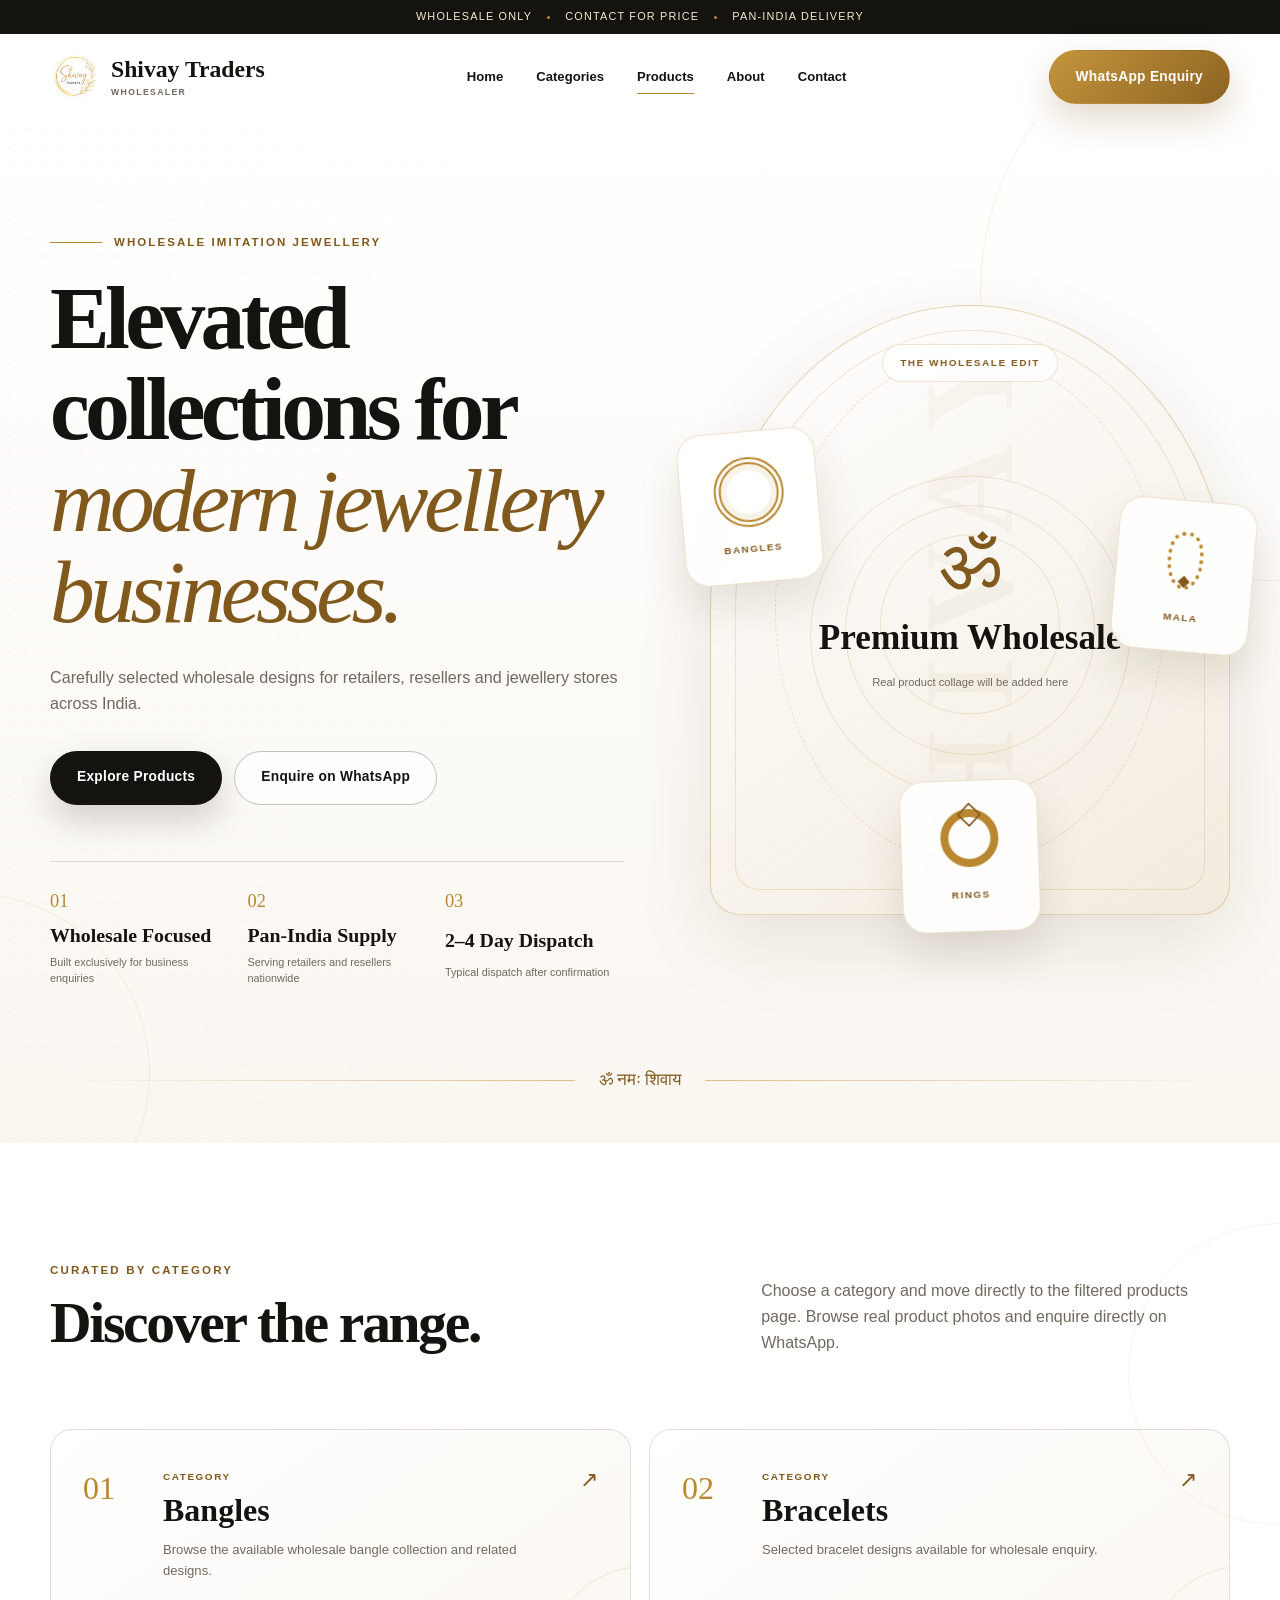
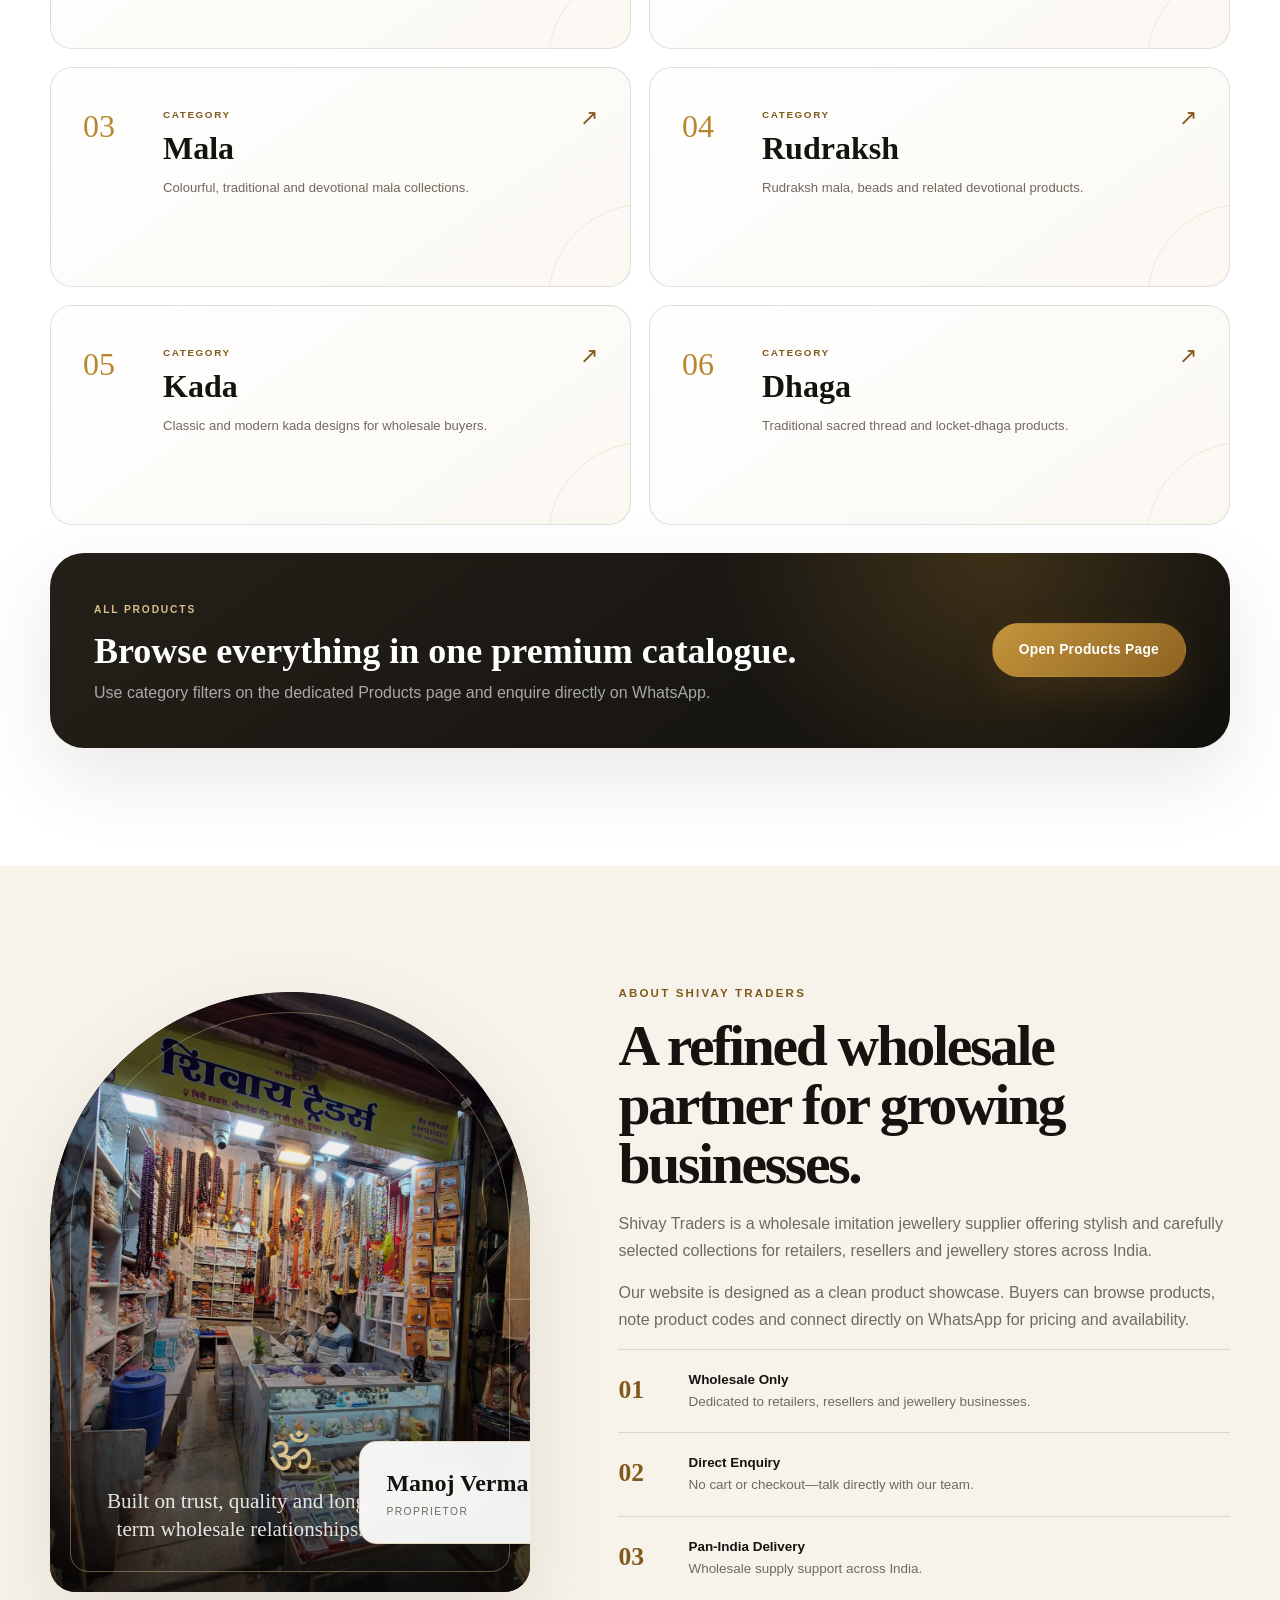
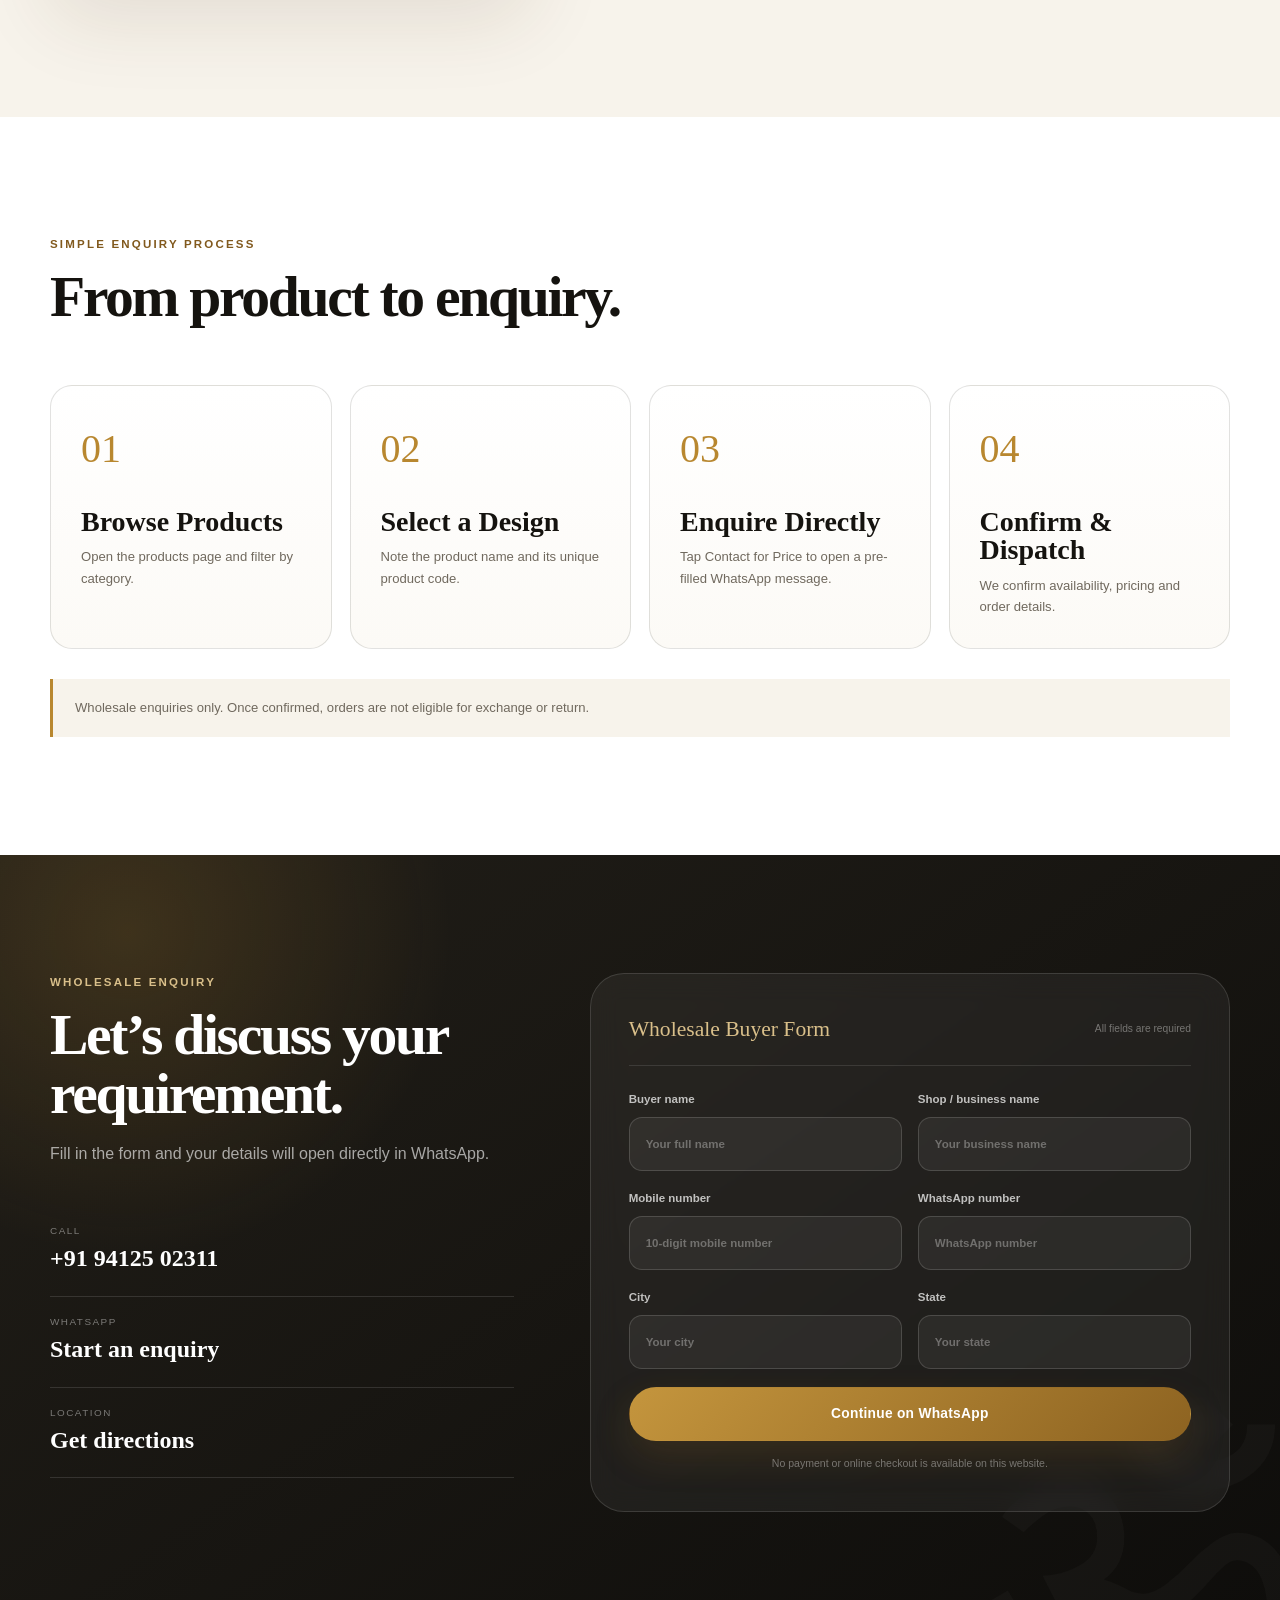
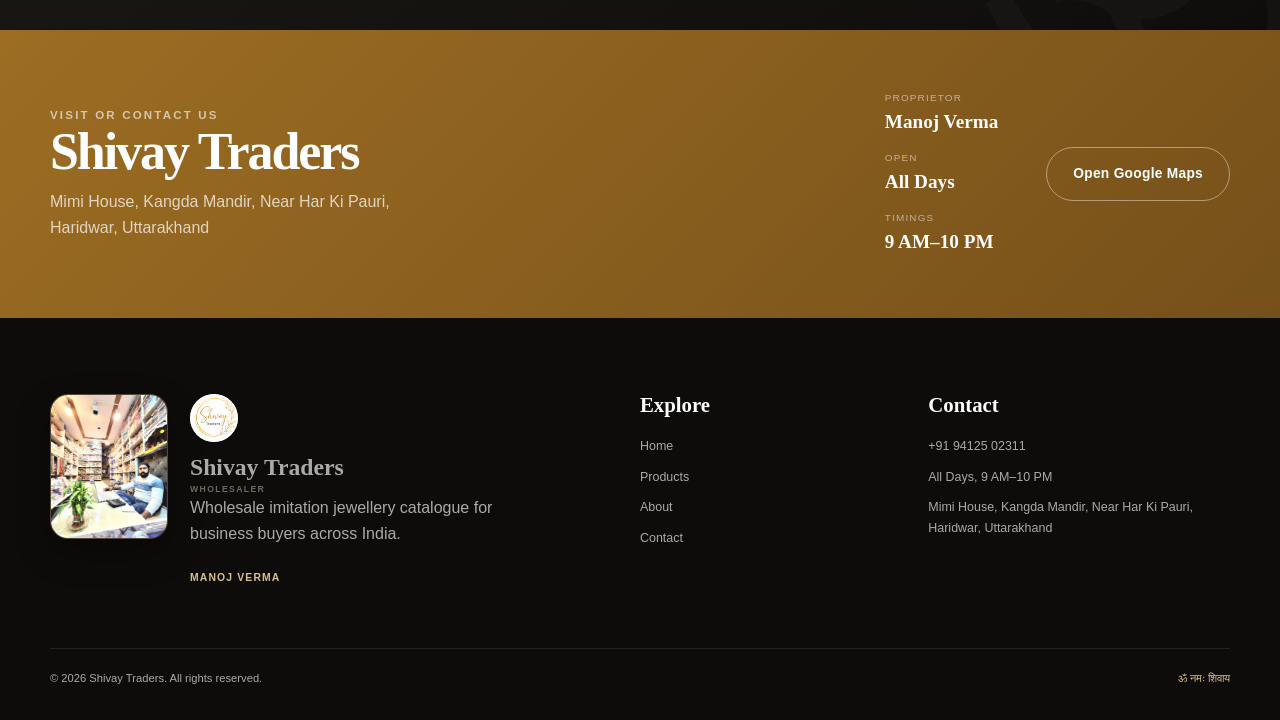
==== commit f7166659: "Update Shivay Traders website enquiry system products and responsive design" ====
--- a/index.html
+++ b/index.html
@@ -4,37 +4,46 @@
   <meta charset="UTF-8">
   <meta name="viewport" content="width=device-width, initial-scale=1.0">
   <meta name="description" content="Shivay Traders — wholesale imitation jewellery wholesaler in Haridwar.">
+
   <meta name="theme-color" content="#f7f3eb">
+  
   <title>Shivay Traders | Wholesale Imitation Jewellery</title>
   <link rel="preconnect" href="https://fonts.googleapis.com">
   <link rel="preconnect" href="https://fonts.gstatic.com" crossorigin>
   <link href="https://fonts.googleapis.com/css2?family=Cormorant+Garamond:ital,wght@0,500;0,600;0,700;1,500;1,600&family=Manrope:wght@400;500;600;700&family=Noto+Serif+Devanagari:wght@600;700&display=swap" rel="stylesheet">
-  <link rel="stylesheet" href="css/style.css?v=4">
+  <link rel="stylesheet" href="css/style.css?v=5">
 </head>
 <body>
   <div class="topbar">
     <div class="container topbar-inner">
-      <span>Wholesale Only</span><i></i><span>Pan-India Delivery</span><i></i><span>Open Daily · 9 AM–10 PM</span>
+      <span>Wholesale Only</span><i></i><span>Contact for Price</span><i></i><span>Pan-India Delivery</span>
     </div>
   </div>
 
   <header class="header">
     <div class="container header-inner">
-      <a class="brand" href="index.html" aria-label="Shivay Traders home">
-        <span class="brand-mark">ST</span>
-        <span class="brand-copy"><strong>Shivay Traders</strong><small>Wholesaler</small></span>
-      </a>
-
+<a class="brand" href="index.html" aria-label="Shivay Traders home">
+  <span class="brand-mark brand-logo-mark">
+    <img
+      src="assets/logo/shivay-icon.png"
+      alt=""
+      aria-hidden="true"
+    >
+  </span>
+
+  <span class="brand-copy">
+    <strong>Shivay Traders</strong>
+    <small>Wholesaler</small>
+  </span>
+</a>
       <button class="menu-button" aria-label="Open menu" aria-expanded="false"><b></b><b></b><b></b></button>
-
       <nav class="nav" aria-label="Primary navigation">
-        <a class="active" href="index.html">Home</a>
-        <a href="#categories">Categories</a>
-        <a href="products.html">Products</a>
-        <a href="#about">About</a>
-        <a href="#contact">Contact</a>
+        <a href="index.html">Home</a>
+        <a href="index.html#categories">Categories</a>
+        <a class="active" href="products.html">Products</a>
+        <a href="index.html#about">About</a>
+        <a href="index.html#contact">Contact</a>
       </nav>
-
       <a class="btn btn-gold desktop-cta js-wa" href="#" target="_blank" rel="noopener">WhatsApp Enquiry</a>
     </div>
   </header>
@@ -119,12 +128,30 @@
 
     <section class="section about-section" id="about">
       <div class="container about-grid">
-        <div class="about-card reveal">
-          <div class="about-border"></div>
-          <span class="about-om">ॐ</span>
-          <p>Built on trust, quality and long-term wholesale relationships.</p>
-          <div class="owner"><strong>Manoj Verma</strong><small>Proprietor</small></div>
-        </div>
+    <div class="about-card about-photo-card reveal">
+
+      <img
+        src="assets/images/shop-about.jpeg"
+        alt="Shivay Traders shop in Haridwar"
+        class="about-shop-photo"
+      >
+
+      <div class="about-photo-shade"></div>
+
+      <div class="about-photo-text">
+        <span class="about-om">ॐ</span>
+
+        <p>
+          Built on trust, quality and long-term wholesale relationships.
+        </p>
+      </div>
+
+      <div class="owner">
+        <strong>Manoj Verma</strong>
+        <small>Proprietor</small>
+      </div>
+
+    </div>
 
         <div class="about-copy reveal">
           <p class="eyebrow">About Shivay Traders</p>
@@ -185,16 +212,114 @@
     </section>
   </main>
 
-  <footer>
-    <div class="container footer-grid">
-      <div><a class="brand footer-brand" href="index.html"><span class="brand-mark">ST</span><span class="brand-copy"><strong>Shivay Traders</strong><small>Wholesaler</small></span></a><p>Wholesale imitation jewellery catalogue for business buyers across India.</p></div>
-      <div><h3>Explore</h3><a href="index.html">Home</a><a href="products.html">Products</a><a href="#about">About</a><a href="#contact">Contact</a></div>
-      <div><h3>Contact</h3><a href="tel:+919412502311">+91 94125 02311</a><p>All Days, 9 AM–10 PM</p><p>Haridwar, Uttarakhand</p></div>
-    </div>
-    <div class="container footer-bottom"><p>© <span id="year"></span> Shivay Traders. All rights reserved.</p><p class="footer-mantra">ॐ नमः शिवाय</p></div>
-  </footer>
-
-  <a class="floating-wa js-wa" href="#" target="_blank" rel="noopener" aria-label="WhatsApp enquiry">WA</a>
+<footer>
+  <div class="container footer-grid">
+
+    <!-- Shivay Traders + Owner Photo -->
+    <div class="footer-business">
+
+      <img
+        src="assets/images/manoj-verma.jpeg"
+        alt="Manoj Verma - Shivay Traders"
+        class="footer-owner-photo"
+      >
+
+      <div class="footer-business-info">
+
+        <a class="brand" href="index.html" aria-label="Shivay Traders home">
+
+          <span class="brand-mark brand-logo-mark">
+            <img
+              src="assets/logo/shivay-icon.png"
+              alt=""
+              aria-hidden="true"
+            >
+          </span>
+
+          <span class="brand-copy">
+            <strong>Shivay Traders</strong>
+            <small>Wholesaler</small>
+          </span>
+
+        </a>
+
+        <p>
+          Wholesale imitation jewellery catalogue for business buyers across India.
+        </p>
+
+        <span class="footer-owner-name">
+          Manoj Verma
+        </span>
+
+      </div>
+
+    </div>
+
+
+    <!-- Explore -->
+<div class="footer-explore-wrap">
+
+  <div class="footer-explore-links">
+    <h3>Explore</h3>
+
+    <a href="index.html">Home</a>
+    <a href="products.html">Products</a>
+    <a href="#about">About</a>
+    <a href="#contact">Contact</a>
+  </div>
+
+  <div class="footer-mobile-owner">
+    <img
+      src="assets/images/manoj-verma.jpeg"
+      alt="Manoj Verma - Shivay Traders"
+    >
+
+    <span>Manoj Verma</span>
+  </div>
+
+</div>
+
+
+    <!-- Contact -->
+    <div>
+      <h3>Contact</h3>
+
+      <a href="tel:+919412502311">
+        +91 94125 02311
+      </a>
+
+      <p>All Days, 9 AM–10 PM</p>
+
+      <p>
+        <a
+          href="https://maps.app.goo.gl/9w15sXj8QwE8VyeB7?g_st=ac"
+          target="_blank"
+          rel="noopener"
+        >
+          Mimi House, Kangda Mandir, Near Har Ki Pauri,<br>
+          Haridwar, Uttarakhand
+        </a>
+      </p>
+
+    </div>
+
+  </div>
+
+
+  <div class="container footer-bottom">
+
+    <p>
+      © <span id="year"></span> Shivay Traders. All rights reserved.
+    </p>
+
+    <p class="footer-mantra">
+      ॐ नमः शिवाय
+    </p>
+
+  </div>
+</footer>
+
+
   <script src="js/script.js"></script>
 </body>
 </html>
--- a/css/style.css
+++ b/css/style.css
@@ -257,12 +257,11 @@
 .catalogue-grid { display: grid; grid-template-columns: repeat(3, 1fr); gap: 24px; }
 .catalogue-card { position: relative; overflow: hidden; border: 1px solid var(--line); border-radius: 24px; background: var(--white); box-shadow: 0 16px 46px rgba(71,48,14,0.055); transition: 220ms ease; }
 .catalogue-card:hover { transform: translateY(-8px); border-color: rgba(184,135,47,0.38); box-shadow: var(--shadow); }
-.catalogue-visual { position: relative; min-height: 330px; display: grid; place-items: center; background: radial-gradient(circle at 50% 40%, rgba(184,135,47,0.17), transparent 28%), linear-gradient(145deg, #fff, #eee5d5); overflow: hidden; }
-.catalogue-visual::before { content: ""; position: absolute; inset: 22px; border: 1px solid rgba(184,135,47,0.20); border-radius: 50% 50% 18px 18px; }
-.catalogue-category { position: absolute; z-index: 2; left: 18px; top: 18px; padding: 8px 12px; border: 1px solid rgba(184,135,47,0.20); border-radius: 999px; color: var(--gold-deep); background: rgba(255,255,255,0.86); font-size: 0.58rem; font-weight: 700; letter-spacing: 0.12em; text-transform: uppercase; }
-.product-placeholder { position: relative; z-index: 1; width: 150px; height: 150px; display: grid; place-items: center; color: var(--gold-deep); }
-.product-placeholder > span { font-family: "Cormorant Garamond", serif; font-size: 5.5rem; opacity: 0.92; }
-.product-placeholder::after { content: ""; position: absolute; inset: 2px; border: 1px solid rgba(184,135,47,0.27); border-radius: 50%; }
+.catalogue-visual { position: relative; aspect-ratio: 1 / 1; min-height: 330px; display: grid; place-items: center; background: linear-gradient(145deg, #fbf8f1, #f0eadf); overflow: hidden; }
+.catalogue-visual::before { content: ""; position: absolute; z-index: 1; inset: 14px; pointer-events: none; border: 1px solid rgba(184,135,47,0.16); border-radius: 20px; }
+.catalogue-category { position: absolute; z-index: 3; left: 18px; top: 18px; padding: 8px 12px; border: 1px solid rgba(184,135,47,0.20); border-radius: 999px; color: var(--gold-deep); background: rgba(255,255,255,0.90); backdrop-filter: blur(7px); font-size: 0.58rem; font-weight: 700; letter-spacing: 0.12em; text-transform: uppercase; }
+.product-photo { position: relative; z-index: 0; width: 100%; height: 100%; display: block; object-fit: cover; transition: transform 420ms ease; }
+.catalogue-card:hover .product-photo { transform: scale(1.025); }
 .catalogue-info { padding: 24px; }
 .product-code { color: var(--muted); font-size: 0.64rem; letter-spacing: 0.12em; text-transform: uppercase; }
 .catalogue-info h3 { margin: 8px 0 18px; font-size: 1.65rem; }
@@ -1222,3 +1221,1022 @@
     margin-right: auto !important;
   }
 }
+/* =========================================================
+   SHIVAY TRADERS — HEADER LOGO FINAL FIX
+   Keeps original desktop + mobile header layout intact
+========================================================= */
+
+.brand {
+  display: inline-flex;
+  align-items: center;
+  gap: 13px;
+  flex-shrink: 0;
+}
+
+/* Existing circular logo position */
+.brand-mark.brand-logo-mark {
+  position: relative;
+  width: 48px;
+  height: 48px;
+
+  display: flex;
+  align-items: center;
+  justify-content: center;
+
+  padding: 0;
+  overflow: hidden;
+
+  border: 0;
+  border-radius: 50%;
+  background: #ffffff;
+
+  flex: 0 0 48px;
+}
+
+/* Remove old ST circle pseudo border */
+.brand-mark.brand-logo-mark::after {
+  display: none;
+}
+
+/* Actual logo image */
+.brand-logo-mark img {
+  width: 100%;
+  height: 100%;
+  display: block;
+
+  object-fit: contain;
+  object-position: center;
+
+  border-radius: 50%;
+}
+
+/* Brand text stays exactly like old header */
+.brand-copy {
+  display: grid;
+  line-height: 1.12;
+  white-space: nowrap;
+}
+
+.brand-copy strong {
+  font-family: "Cormorant Garamond", serif;
+  font-size: 1.48rem;
+  font-weight: 700;
+}
+
+.brand-copy small {
+  margin-top: 5px;
+  color: var(--muted);
+  font-size: 0.54rem;
+  font-weight: 700;
+  letter-spacing: 0.16em;
+  text-transform: uppercase;
+}
+
+
+/* =========================
+   TABLET
+========================= */
+
+@media (max-width: 1080px) {
+
+  .brand {
+    gap: 11px;
+  }
+
+  .brand-mark.brand-logo-mark {
+    width: 46px;
+    height: 46px;
+    flex-basis: 46px;
+  }
+}
+
+
+/* =========================
+   MOBILE
+========================= */
+
+@media (max-width: 768px) {
+
+  .brand {
+    gap: 9px;
+    min-width: 0;
+  }
+
+  .brand-mark.brand-logo-mark {
+    width: 42px;
+    height: 42px;
+    flex: 0 0 42px;
+  }
+
+  .brand-copy strong {
+    font-size: 1.20rem;
+  }
+
+  .brand-copy small {
+    margin-top: 3px;
+    font-size: 0.46rem;
+    letter-spacing: 0.12em;
+  }
+}
+
+
+/* =========================
+   SMALL MOBILE
+========================= */
+
+@media (max-width: 480px) {
+
+  .brand-mark.brand-logo-mark {
+    width: 41px;
+    height: 41px;
+    flex: 0 0 41px;
+  }
+
+  .brand-copy strong {
+    font-size: 1.08rem;
+  }
+
+  .brand-copy small {
+    font-size: 0.42rem;
+  }
+}
+
+/* =========================================================
+   SHIVAY TRADERS — ABOUT + FOOTER OWNER PHOTOS
+========================================================= */
+
+
+/* ---------- ABOUT SHOP PHOTO ---------- */
+
+.about-photo-card {
+  position: relative;
+  min-height: 600px;
+  padding: 0;
+  overflow: hidden;
+
+  border-radius: 280px 280px 30px 30px;
+
+  background: #17140f;
+  box-shadow: var(--shadow);
+}
+
+.about-shop-photo {
+  position: absolute;
+  inset: 0;
+
+  width: 100%;
+  height: 100%;
+
+  display: block;
+  object-fit: cover;
+  object-position: center;
+
+  border-radius: inherit;
+}
+
+.about-photo-shade {
+  position: absolute;
+  inset: 0;
+  z-index: 1;
+
+  background:
+    linear-gradient(
+      to bottom,
+      rgba(10, 9, 7, 0.05) 25%,
+      rgba(10, 9, 7, 0.30) 62%,
+      rgba(10, 9, 7, 0.78) 100%
+    );
+}
+
+.about-photo-card::after {
+  content: "";
+  position: absolute;
+  inset: 20px;
+  z-index: 2;
+
+  border: 1px solid rgba(217, 191, 138, 0.42);
+  border-radius: 260px 260px 22px 22px;
+
+  pointer-events: none;
+}
+
+.about-photo-text {
+  position: absolute;
+  left: 40px;
+  right: 40px;
+  bottom: 48px;
+  z-index: 3;
+
+  color: white;
+}
+
+.about-photo-text .about-om {
+  display: block;
+
+  margin-bottom: 8px;
+
+  color: var(--champagne);
+  font-size: 3.2rem;
+  line-height: 1;
+}
+
+.about-photo-text p {
+  max-width: 300px;
+  margin: 0;
+
+  color: rgba(255,255,255,.87);
+
+  font-family: "Cormorant Garamond", serif;
+  font-size: 1.32rem;
+  line-height: 1.35;
+}
+
+
+/* Manoj Verma badge */
+
+.about-photo-card .owner {
+  right: -34px;
+  bottom: 48px;
+  z-index: 5;
+}
+
+
+/* ---------- FOOTER OWNER PHOTO ---------- */
+
+.footer-business {
+  display: flex;
+  align-items: flex-start;
+  gap: 22px;
+}
+
+.footer-owner-photo {
+  width: 118px;
+  height: 145px;
+
+  flex: 0 0 118px;
+
+  display: block;
+
+  object-fit: cover;
+  object-position: center 30%;
+
+  border: 1px solid rgba(217, 191, 138, 0.34);
+  border-radius: 18px;
+
+  box-shadow:
+    0 14px 34px rgba(0,0,0,.30);
+}
+
+.footer-business-info {
+  min-width: 0;
+}
+
+.footer-business-info > p {
+  max-width: 320px;
+}
+
+.footer-owner-name {
+  display: inline-block;
+
+  margin-top: 5px;
+
+  color: var(--champagne);
+
+  font-size: .65rem;
+  font-weight: 600;
+  letter-spacing: .11em;
+
+  text-transform: uppercase;
+}
+
+
+/* ---------- TABLET ---------- */
+
+@media (max-width: 1080px) {
+
+  .about-photo-card {
+    min-height: 560px;
+  }
+
+  .about-photo-card .owner {
+    right: 18px;
+    bottom: 24px;
+  }
+
+}
+
+
+/* ---------- MOBILE ---------- */
+
+@media (max-width: 768px) {
+
+  .about-photo-card {
+    min-height: 500px;
+
+    border-radius: 180px 180px 26px 26px;
+  }
+
+  .about-photo-card::after {
+    inset: 14px;
+
+    border-radius: 170px 170px 19px 19px;
+  }
+
+  .about-shop-photo {
+    object-position: center;
+  }
+
+  .about-photo-text {
+    left: 28px;
+    right: 28px;
+    bottom: 100px;
+  }
+
+  .about-photo-text .about-om {
+    font-size: 2.5rem;
+  }
+
+  .about-photo-text p {
+    max-width: 240px;
+    font-size: 1.12rem;
+  }
+
+  .about-photo-card .owner {
+    left: 24px;
+    right: auto;
+    bottom: 24px;
+
+    min-width: 180px;
+  }
+
+
+  /* Footer */
+
+  .footer-business {
+    align-items: center;
+    gap: 17px;
+  }
+
+  .footer-owner-photo {
+    width: 92px;
+    height: 112px;
+
+    flex-basis: 92px;
+
+    border-radius: 15px;
+  }
+
+}
+
+
+/* ---------- VERY SMALL MOBILE ---------- */
+
+@media (max-width: 480px) {
+
+  .footer-business {
+    align-items: flex-start;
+  }
+
+  .footer-owner-photo {
+    width: 82px;
+    height: 100px;
+
+    flex-basis: 82px;
+  }
+
+  .footer-business-info .brand-copy strong {
+    font-size: 1.15rem;
+  }
+
+}
+
+/* =========================================================
+   FOOTER - MOBILE OWNER PHOTO BESIDE EXPLORE
+========================================================= */
+
+.footer-explore-wrap {
+  display: block;
+}
+
+.footer-explore-links {
+  display: flex;
+  flex-direction: column;
+}
+
+/* Desktop par extra photo hide */
+.footer-mobile-owner {
+  display: none;
+}
+
+
+/* =========================
+   TABLET + MOBILE
+========================= */
+
+@media (max-width: 900px) {
+
+  .footer-explore-wrap {
+    display: grid;
+    grid-template-columns: 1fr 145px;
+    align-items: start;
+    gap: 28px;
+    width: 100%;
+  }
+
+  .footer-explore-links {
+    min-width: 0;
+  }
+
+  .footer-mobile-owner {
+    display: flex;
+    flex-direction: column;
+    align-items: center;
+    gap: 9px;
+  }
+
+  .footer-mobile-owner img {
+    width: 135px;
+    height: 160px;
+    object-fit: cover;
+    object-position: center;
+    border-radius: 14px;
+    border: 1px solid rgba(198, 151, 65, 0.45);
+  }
+
+  .footer-mobile-owner span {
+    font-size: 11px;
+    letter-spacing: 1.8px;
+    text-transform: uppercase;
+    color: #d6ad63;
+    text-align: center;
+  }
+}
+
+
+/* =========================
+   SMALL MOBILE
+========================= */
+
+@media (max-width: 480px) {
+
+  .footer-explore-wrap {
+    grid-template-columns: 1fr 125px;
+    gap: 20px;
+  }
+
+  .footer-mobile-owner img {
+    width: 120px;
+    height: 145px;
+    border-radius: 12px;
+  }
+
+  .footer-mobile-owner span {
+    font-size: 10px;
+    letter-spacing: 1.4px;
+  }
+}
+
+/* =========================================
+   FOOTER EXPLORE + OWNER PHOTO
+========================================= */
+
+.footer-explore-row {
+  display: block;
+}
+
+.footer-mobile-owner {
+  display: none;
+}
+
+
+/* Tablet + Mobile */
+@media (max-width: 900px) {
+
+  .footer-explore-row {
+    display: grid;
+    grid-template-columns: 1fr 150px;
+    gap: 24px;
+    align-items: start;
+    width: 100%;
+  }
+
+  .footer-explore-links {
+    display: flex;
+    flex-direction: column;
+  }
+
+  .footer-explore-links h3 {
+    margin-top: 0;
+  }
+
+  .footer-mobile-owner {
+    display: flex;
+    flex-direction: column;
+    align-items: center;
+    justify-content: flex-start;
+    gap: 10px;
+  }
+
+  .footer-mobile-owner img {
+    width: 140px;
+    height: 175px;
+    display: block;
+
+    object-fit: cover;
+    object-position: center;
+
+    border-radius: 18px;
+    border: 1px solid rgba(198, 145, 44, 0.65);
+
+    box-shadow:
+      0 10px 30px rgba(0, 0, 0, 0.35);
+  }
+
+  .footer-mobile-owner span {
+    font-size: 11px;
+    letter-spacing: 2px;
+    text-transform: uppercase;
+    color: #c99a45;
+    text-align: center;
+    white-space: nowrap;
+  }
+}
+
+
+/* Small Mobile */
+@media (max-width: 520px) {
+
+  .footer-explore-row {
+    grid-template-columns: 1fr 135px;
+    gap: 16px;
+  }
+
+  .footer-mobile-owner img {
+    width: 125px;
+    height: 160px;
+    border-radius: 16px;
+  }
+
+  .footer-mobile-owner span {
+    font-size: 10px;
+    letter-spacing: 1.5px;
+  }
+}/* Hide top footer owner photo on tablet + mobile */
+@media (max-width: 900px) {
+  .footer-owner-photo {
+    display: none !important;
+  }
+}
+
+/* ==================================================
+   PRODUCT CARD - SINGLE + MULTI ENQUIRY
+================================================== */
+
+.catalogue-actions {
+  display: block;
+}
+
+.catalogue-actions > span {
+  display: block;
+  margin-bottom: 13px;
+  color: var(--gold-deep);
+  font-size: 0.74rem;
+  font-weight: 700;
+}
+
+.catalogue-action-buttons {
+  display: grid;
+  grid-template-columns: 1fr 1fr;
+  gap: 10px;
+}
+
+.catalogue-action-buttons button {
+  min-height: 42px;
+  padding: 10px 12px;
+
+  border-radius: 10px;
+  border-bottom: 0;
+
+  font-family: inherit;
+  font-size: 0.70rem;
+  font-weight: 700;
+
+  cursor: pointer;
+  transition: 180ms ease;
+}
+
+
+/* Single product enquiry */
+
+.single-enquiry-btn {
+  border: 1px solid rgba(21, 19, 15, 0.25);
+  color: var(--ink);
+  background: transparent;
+}
+
+.single-enquiry-btn:hover {
+  border-color: var(--gold);
+  color: var(--gold-deep);
+}
+
+
+/* Add to enquiry */
+
+.add-enquiry-btn {
+  border: 1px solid var(--ink);
+  color: #fff;
+  background: var(--ink);
+}
+
+.add-enquiry-btn:hover {
+  transform: translateY(-1px);
+  background: var(--gold-deep);
+  border-color: var(--gold-deep);
+}
+
+.add-enquiry-btn.added,
+.add-enquiry-btn:disabled {
+  color: var(--gold-deep);
+  border-color: rgba(184, 135, 47, 0.35);
+  background: #f7f3eb;
+  cursor: default;
+}
+
+
+/* ==================================================
+   ENQUIRY LIST FLOATING BUTTON
+================================================== */
+
+.enquiry-list-fab {
+  position: fixed;
+
+  right: 22px;
+  bottom: 94px;
+
+  z-index: 90;
+
+  min-height: 48px;
+
+  padding: 0 17px;
+
+  display: flex;
+  align-items: center;
+  gap: 10px;
+
+  border: 1px solid rgba(184, 135, 47, 0.45);
+  border-radius: 999px;
+
+  color: #fff;
+  background: #171510;
+
+  box-shadow:
+    0 12px 32px rgba(0, 0, 0, 0.22);
+
+  font-size: 0.72rem;
+  font-weight: 700;
+
+  cursor: pointer;
+}
+
+.enquiry-list-fab[hidden] {
+  display: none !important;
+}
+
+.enquiry-list-fab span {
+  min-width: 25px;
+  height: 25px;
+
+  display: grid;
+  place-items: center;
+
+  border-radius: 50%;
+
+  color: #171510;
+  background: var(--champagne);
+
+  font-size: 0.68rem;
+  font-weight: 800;
+}
+
+
+@keyframes enquiryPop {
+  0% {
+    transform: scale(1);
+  }
+
+  50% {
+    transform: scale(1.08);
+  }
+
+  100% {
+    transform: scale(1);
+  }
+}
+
+.enquiry-added-pop {
+  animation: enquiryPop 280ms ease;
+}
+
+
+/* ==================================================
+   ENQUIRY DRAWER
+================================================== */
+
+.enquiry-drawer-backdrop {
+  position: fixed;
+  inset: 0;
+
+  z-index: 198;
+
+  background: rgba(0, 0, 0, 0.46);
+  backdrop-filter: blur(3px);
+}
+
+.enquiry-drawer-backdrop[hidden] {
+  display: none !important;
+}
+
+
+.enquiry-drawer {
+  position: fixed;
+
+  top: 0;
+  right: 0;
+
+  z-index: 199;
+
+  width: min(430px, 94vw);
+  height: 100dvh;
+
+  padding: 24px;
+
+  display: flex;
+  flex-direction: column;
+
+  background: #fff;
+
+  box-shadow:
+    -20px 0 60px rgba(0, 0, 0, 0.18);
+
+  transform: translateX(105%);
+  transition: transform 260ms ease;
+}
+
+.enquiry-drawer.open {
+  transform: translateX(0);
+}
+
+body.enquiry-drawer-open {
+  overflow: hidden;
+}
+
+
+/* Drawer header */
+
+.enquiry-drawer-header {
+  padding-bottom: 20px;
+
+  display: flex;
+  justify-content: space-between;
+  align-items: flex-start;
+
+  border-bottom: 1px solid var(--line);
+}
+
+.enquiry-drawer-header small {
+  color: var(--gold-deep);
+
+  font-size: 0.58rem;
+  font-weight: 700;
+
+  letter-spacing: 0.16em;
+}
+
+.enquiry-drawer-header h3 {
+  margin-top: 4px;
+
+  font-family: "Cormorant Garamond", serif;
+  font-size: 2rem;
+}
+
+.enquiry-drawer-close {
+  width: 42px;
+  height: 42px;
+
+  display: grid;
+  place-items: center;
+
+  border-radius: 50%;
+
+  color: var(--ink);
+  background: #f7f3eb;
+
+  font-size: 1.6rem;
+  cursor: pointer;
+}
+
+
+/* Products inside drawer */
+
+.enquiry-drawer-items {
+  flex: 1;
+
+  padding: 18px 0;
+
+  overflow-y: auto;
+}
+
+.enquiry-list-item {
+  padding: 12px 0;
+
+  display: grid;
+
+  grid-template-columns:
+    64px
+    minmax(0, 1fr)
+    34px;
+
+  gap: 13px;
+  align-items: center;
+
+  border-bottom: 1px solid var(--line);
+}
+
+.enquiry-list-item img {
+  width: 64px;
+  height: 64px;
+
+  display: block;
+
+  object-fit: cover;
+
+  border-radius: 12px;
+  border: 1px solid var(--line);
+}
+
+.enquiry-list-item-info {
+  display: grid;
+  gap: 4px;
+}
+
+.enquiry-list-item-info strong {
+  color: var(--ink);
+
+  font-family: "Cormorant Garamond", serif;
+  font-size: 1.15rem;
+}
+
+.enquiry-list-item-info small {
+  color: var(--muted);
+
+  font-size: 0.60rem;
+  letter-spacing: 0.08em;
+}
+
+.remove-enquiry-item {
+  width: 32px;
+  height: 32px;
+
+  display: grid;
+  place-items: center;
+
+  border-radius: 50%;
+
+  color: #777;
+  background: #f4f1ea;
+
+  font-size: 1.1rem;
+  cursor: pointer;
+}
+
+
+/* Empty state */
+
+.enquiry-empty {
+  padding: 70px 15px;
+
+  text-align: center;
+}
+
+.enquiry-empty span {
+  color: var(--gold);
+  font-size: 2.7rem;
+}
+
+.enquiry-empty h4 {
+  margin: 10px 0 5px;
+
+  font-family: "Cormorant Garamond", serif;
+  font-size: 1.5rem;
+}
+
+.enquiry-empty p {
+  color: var(--muted);
+  font-size: 0.74rem;
+}
+
+
+/* Drawer bottom */
+
+.enquiry-drawer-footer {
+  padding-top: 18px;
+
+  display: grid;
+  grid-template-columns: 0.7fr 1.3fr;
+  gap: 10px;
+
+  border-top: 1px solid var(--line);
+}
+
+.clear-enquiry-btn,
+.send-enquiry-btn {
+  min-height: 48px;
+
+  padding: 10px;
+
+  border-radius: 11px;
+
+  font-size: 0.70rem;
+  font-weight: 700;
+
+  cursor: pointer;
+}
+
+.clear-enquiry-btn {
+  border: 1px solid var(--line);
+
+  color: var(--ink);
+  background: transparent;
+}
+
+.send-enquiry-btn {
+  color: #fff;
+  background: var(--gold-deep);
+}
+
+
+/* Mobile */
+
+@media (max-width: 520px) {
+
+  .catalogue-action-buttons {
+    grid-template-columns: 1fr 1fr;
+    gap: 8px;
+  }
+
+  .catalogue-action-buttons button {
+    padding: 9px 7px;
+    font-size: 0.64rem;
+  }
+
+  .enquiry-list-fab {
+    right: 15px;
+    bottom: 82px;
+
+    min-height: 44px;
+
+    padding: 0 14px;
+  }
+
+  .enquiry-drawer {
+    width: 100%;
+    padding: 20px 16px;
+  }
+
+  .enquiry-drawer-footer {
+    grid-template-columns: 1fr;
+  }
+}
+
+
+
+/* =========================================
+   FINAL FOOTER LOGO / TEXT SPACING FIX
+========================================= */
+
+footer .footer-grid a.brand {
+  display: block !important;
+  margin-bottom: 0 !important;
+}
+
+footer .footer-grid a.brand .brand-mark,
+footer .footer-grid a.brand .brand-logo-mark {
+  margin: 0 0 12px 0 !important;
+}
+
+footer .footer-grid a.brand .brand-copy {
+  display: grid !important;
+  margin: 0 !important;
+}
+
+footer .footer-grid a.brand .brand-copy strong {
+  display: block;
+  margin: 0 !important;
+  line-height: 1.1;
+}
+
+footer .footer-grid a.brand .brand-copy small {
+  display: block;
+  margin-top: 5px !important;
+}
+
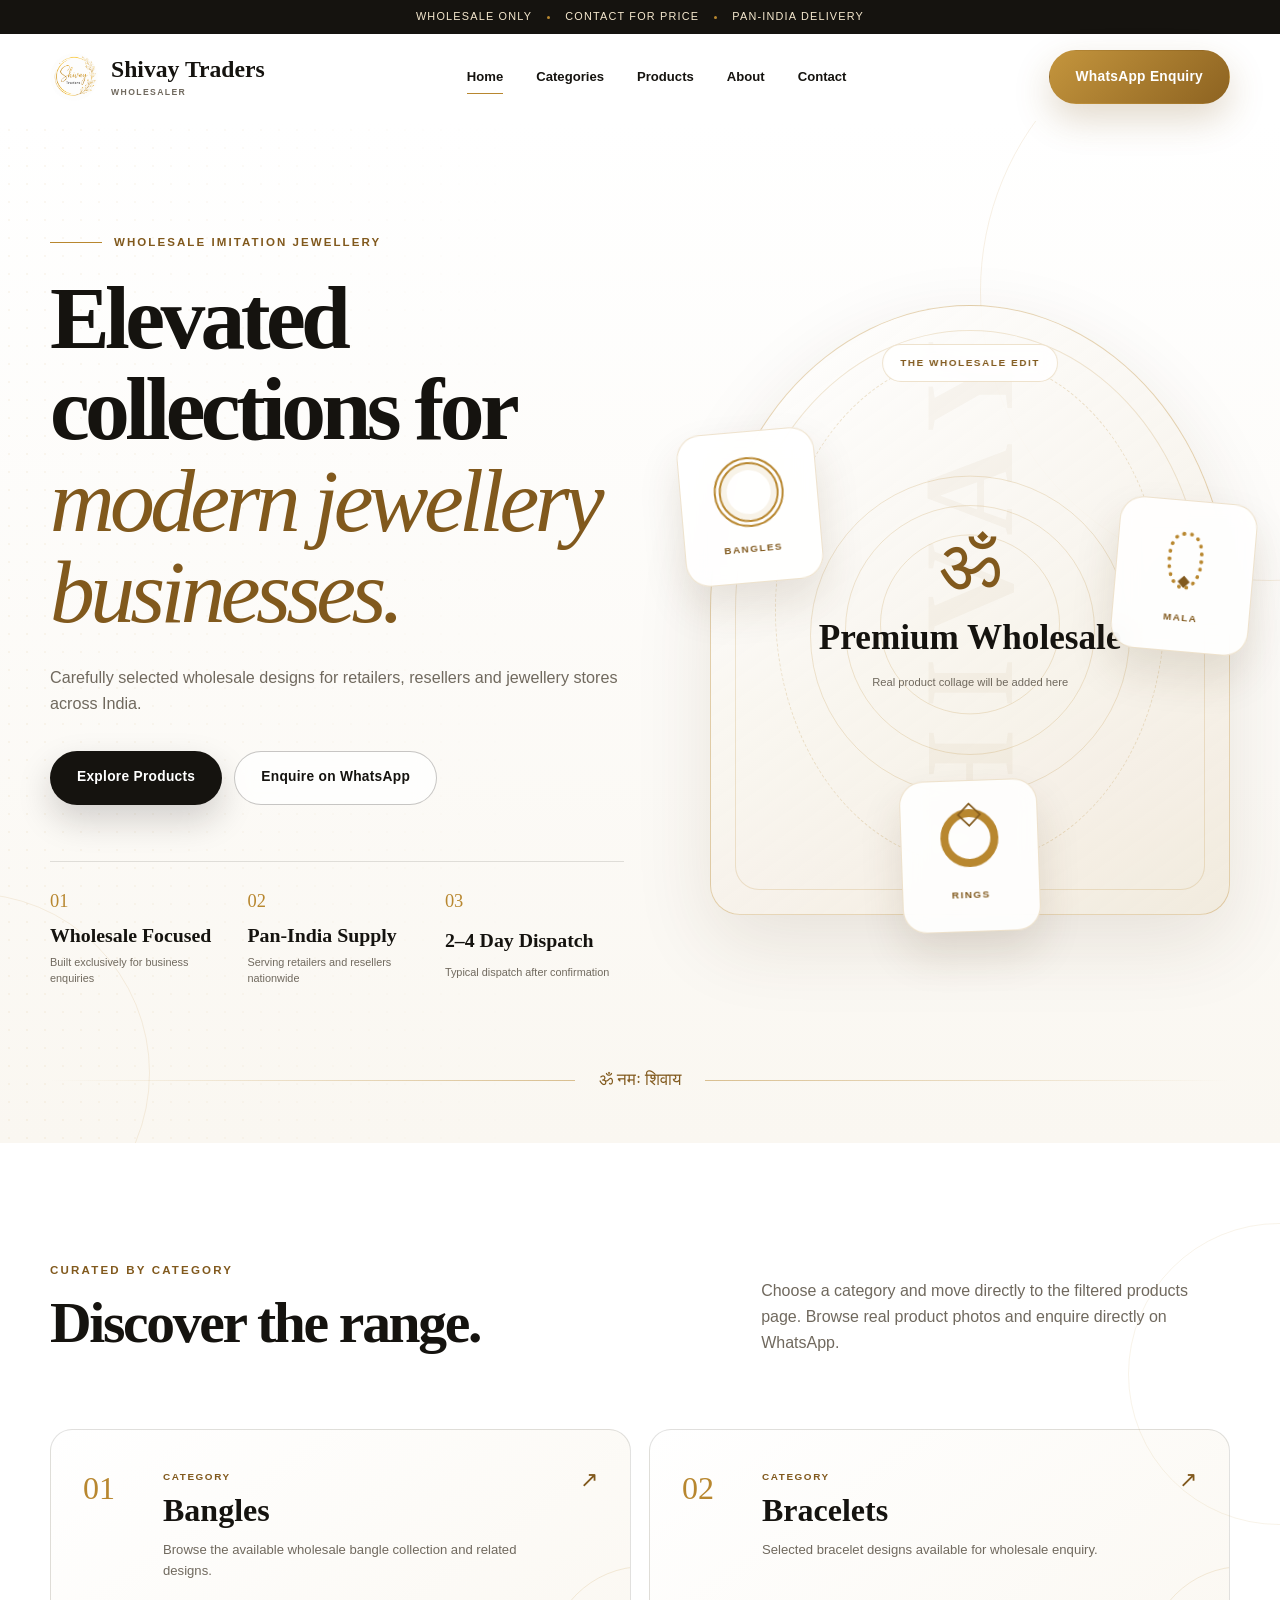
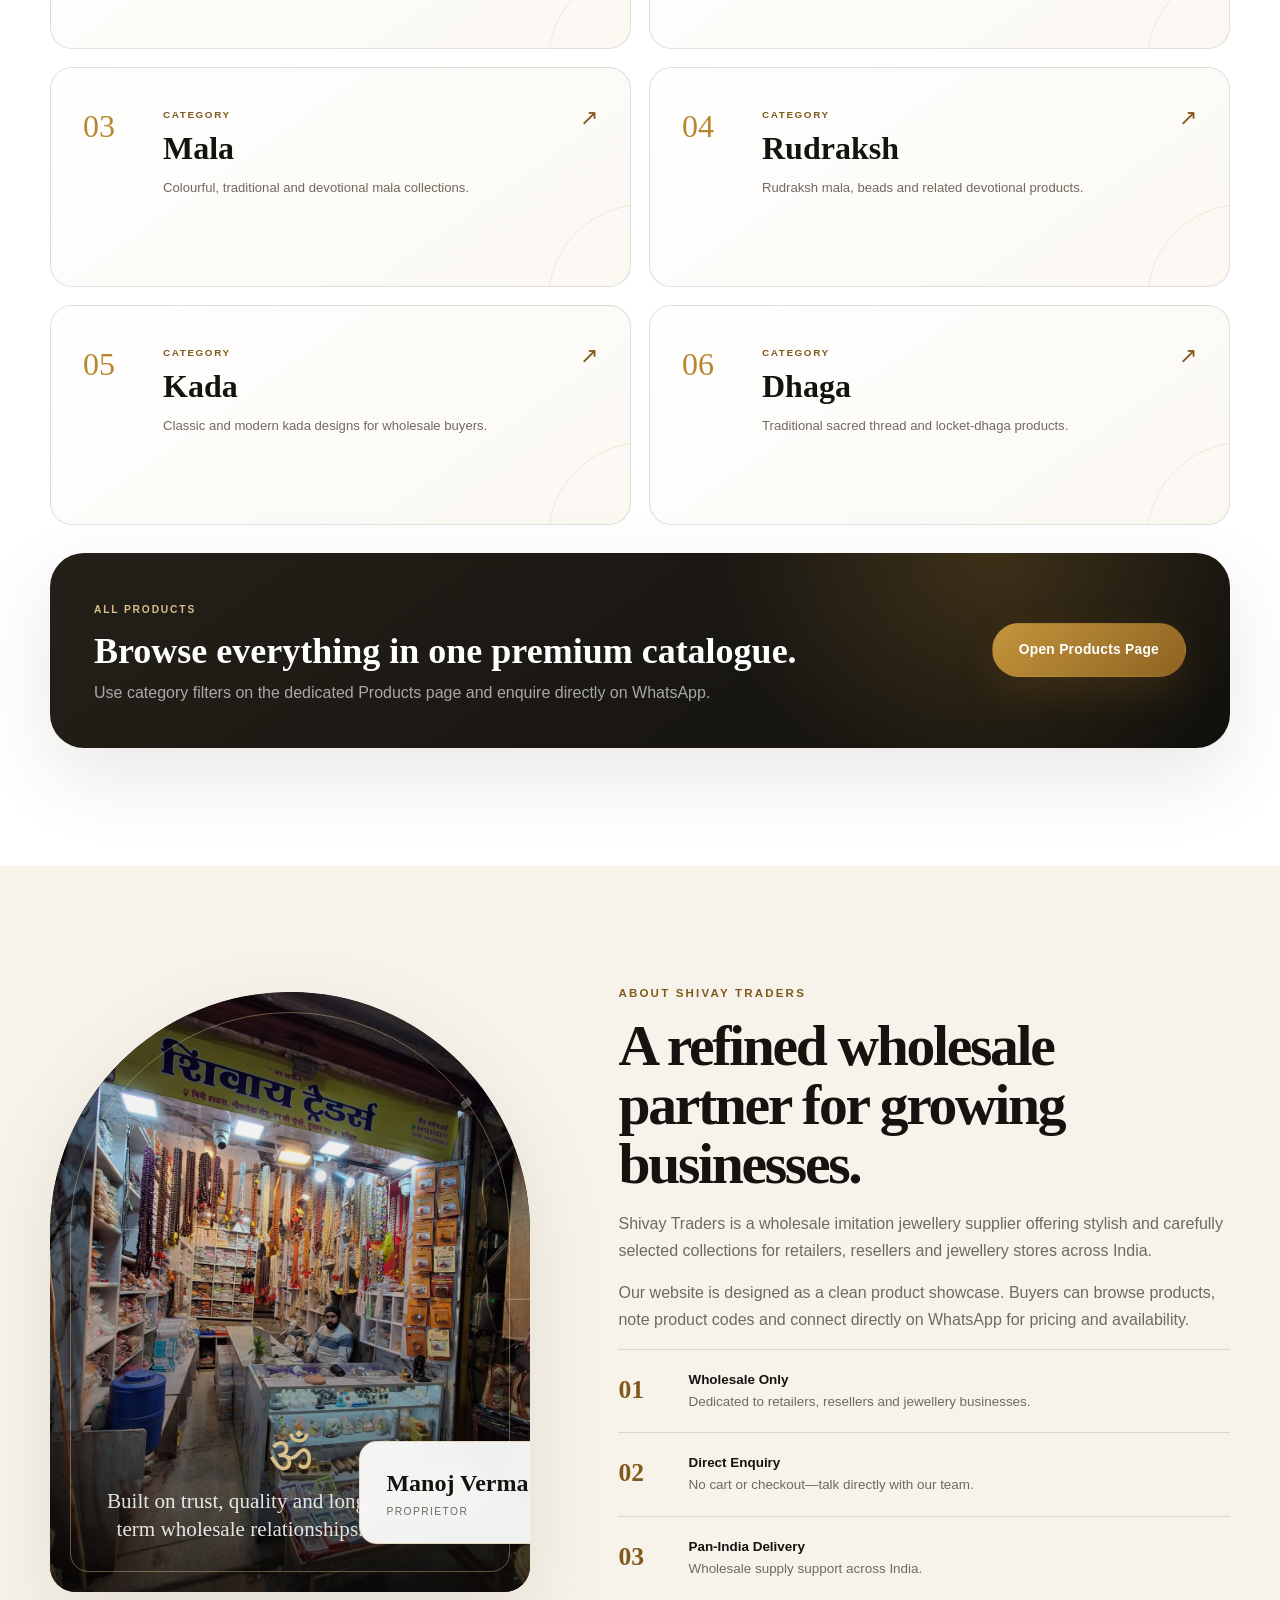
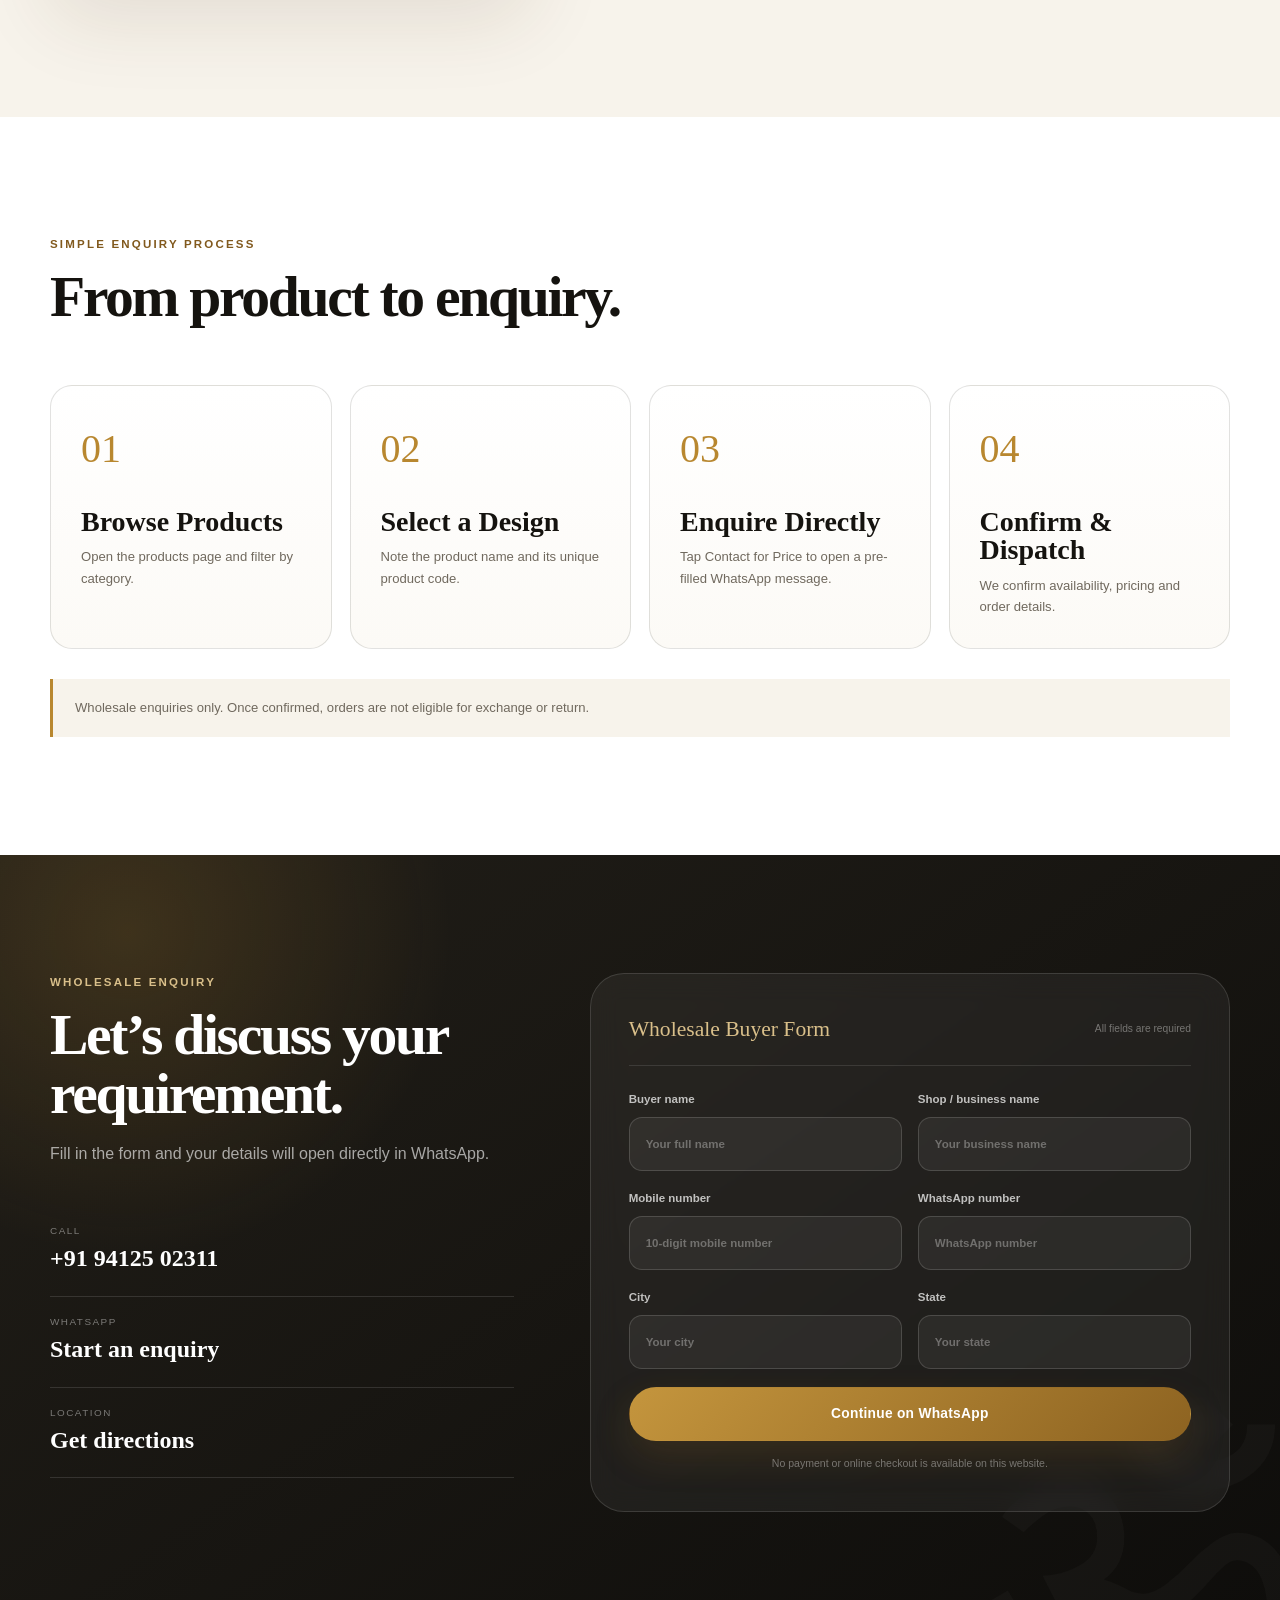
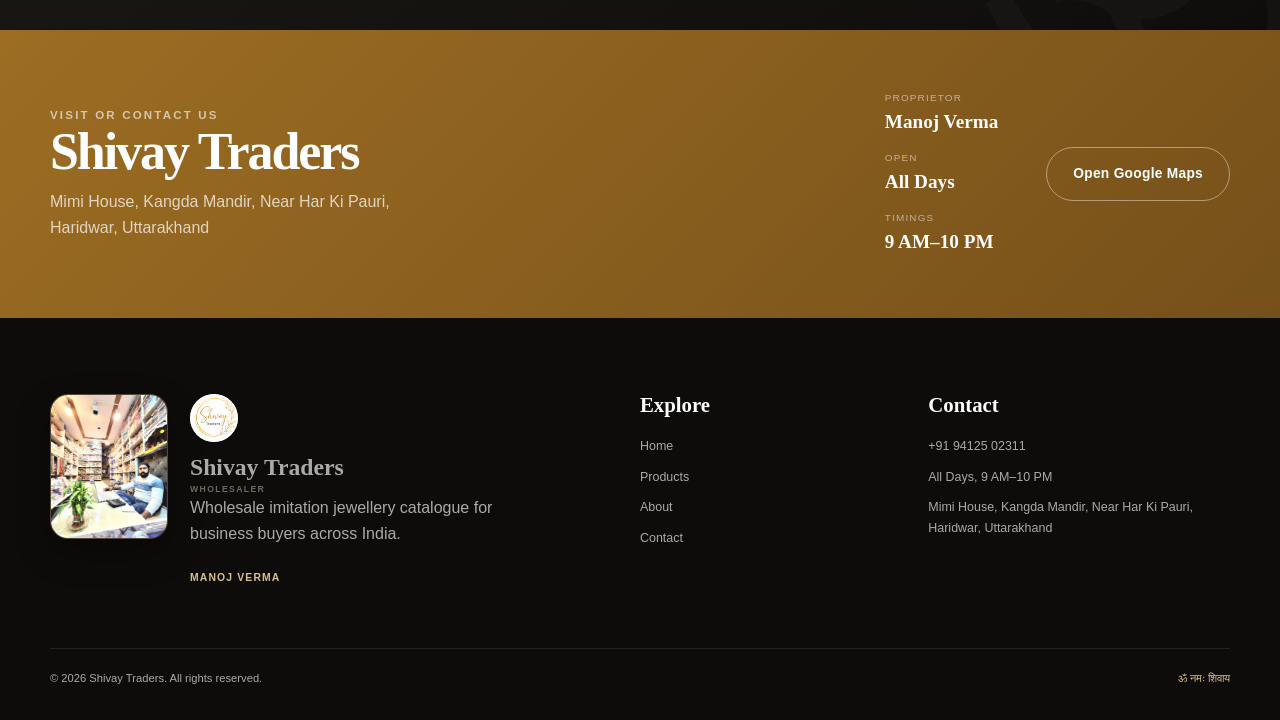
==== commit 1c350f82: "Fix active navigation on homepage" ====
--- a/index.html
+++ b/index.html
@@ -38,9 +38,9 @@
 </a>
       <button class="menu-button" aria-label="Open menu" aria-expanded="false"><b></b><b></b><b></b></button>
       <nav class="nav" aria-label="Primary navigation">
-        <a href="index.html">Home</a>
+        <a class="active" href="index.html">Home</a>
         <a href="index.html#categories">Categories</a>
-        <a class="active" href="products.html">Products</a>
+        <a href="products.html">Products</a>
         <a href="index.html#about">About</a>
         <a href="index.html#contact">Contact</a>
       </nav>
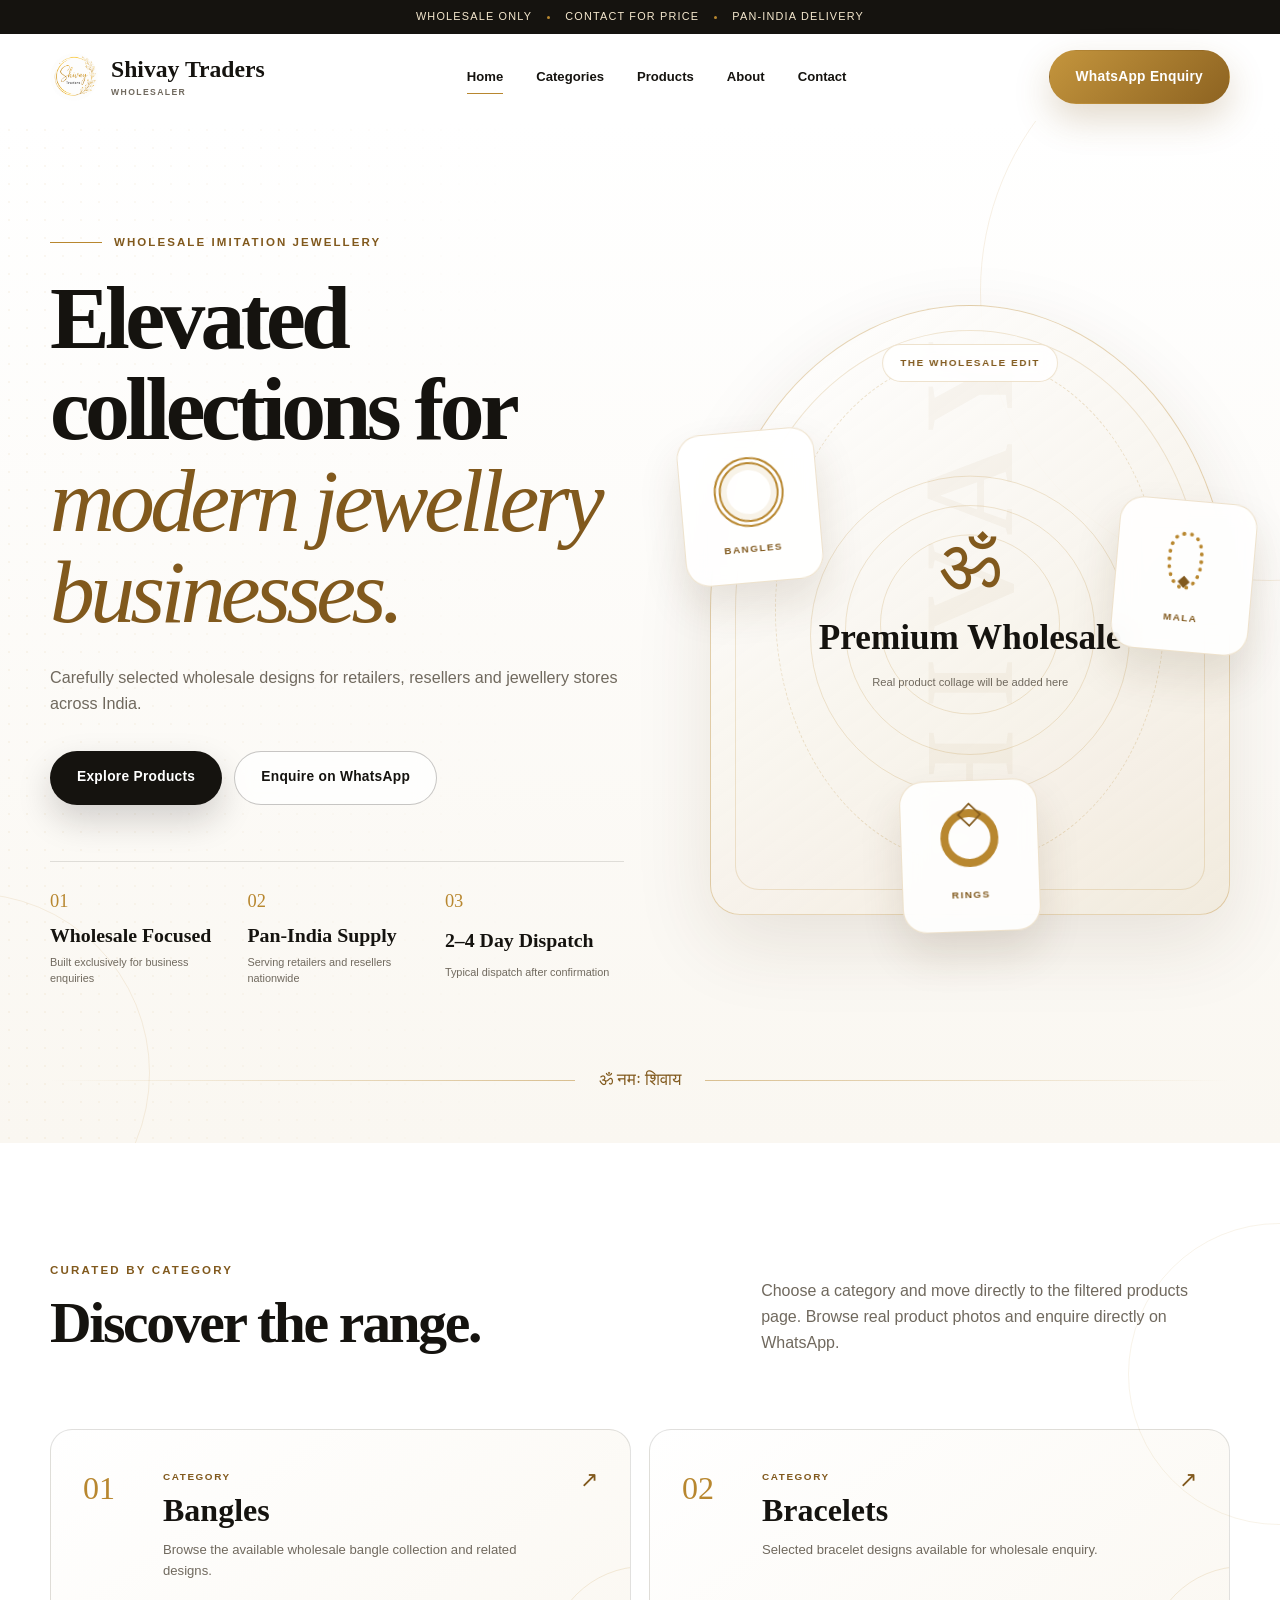
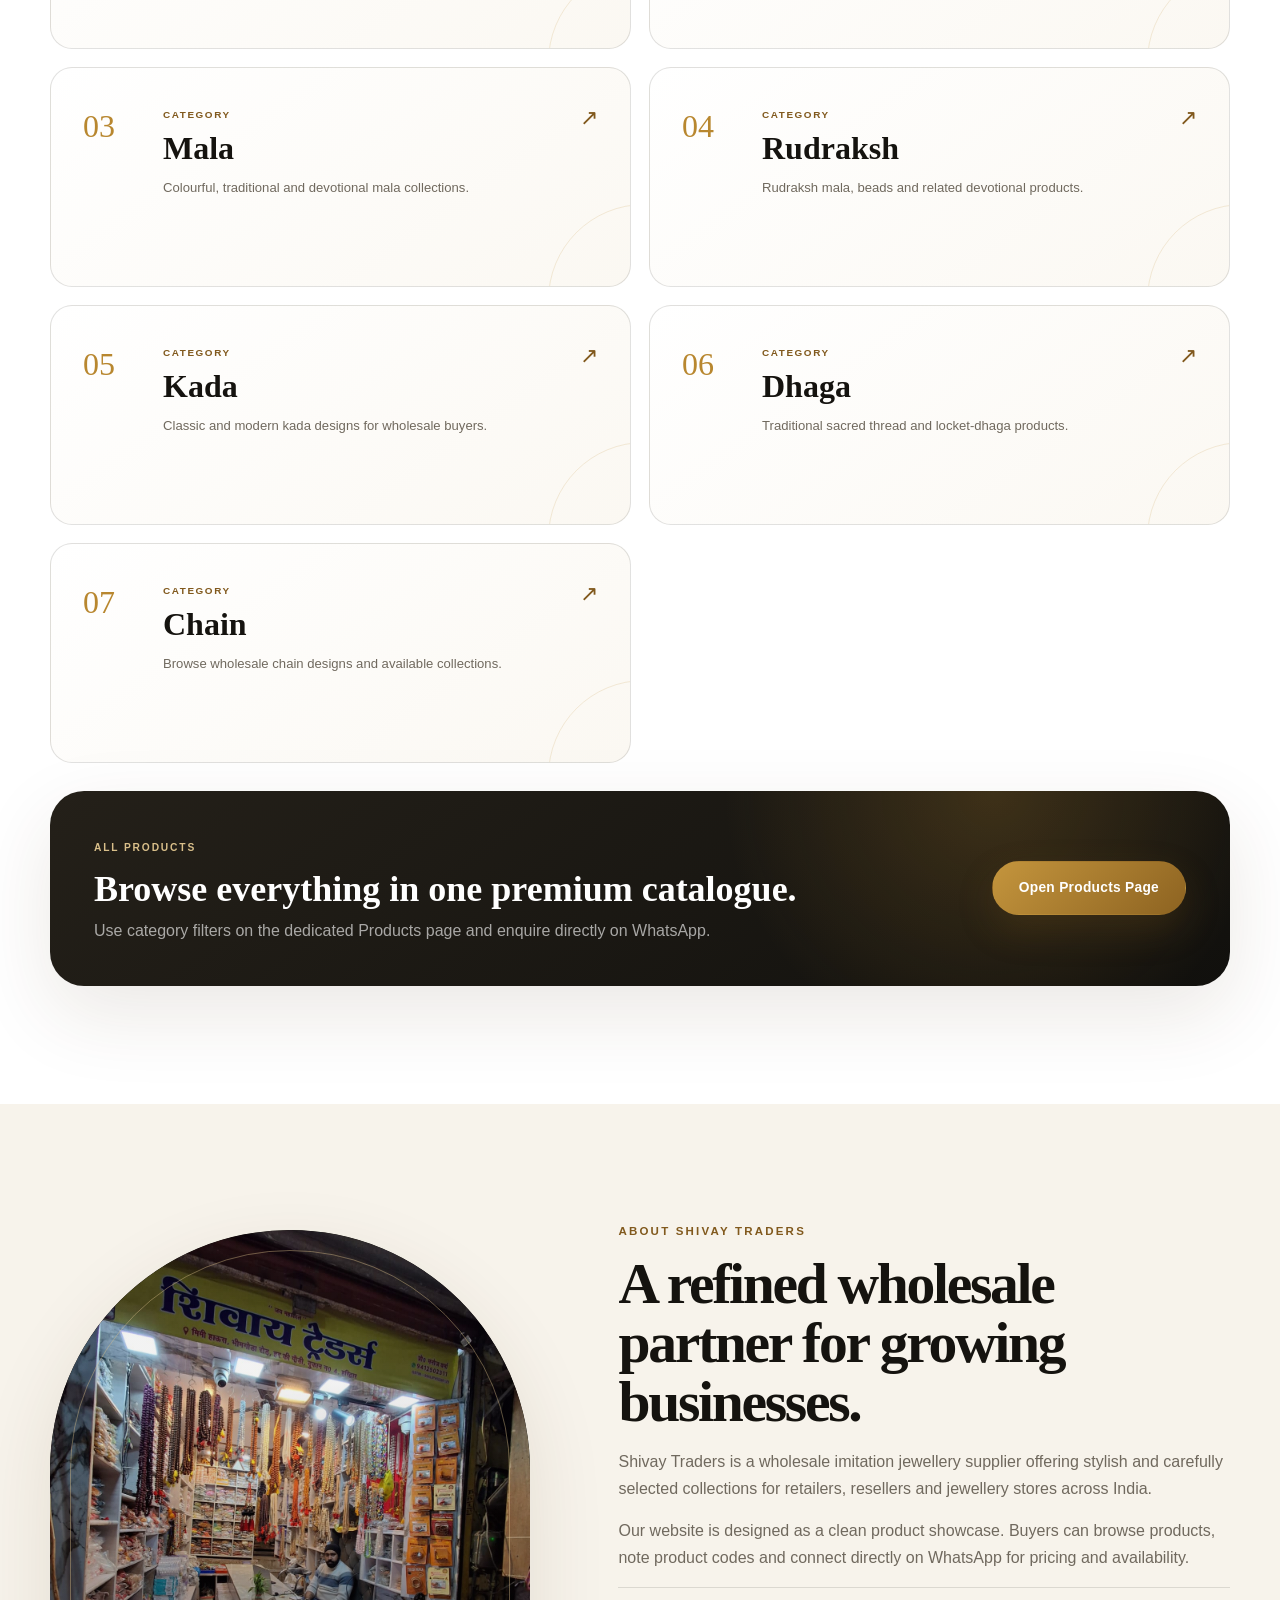
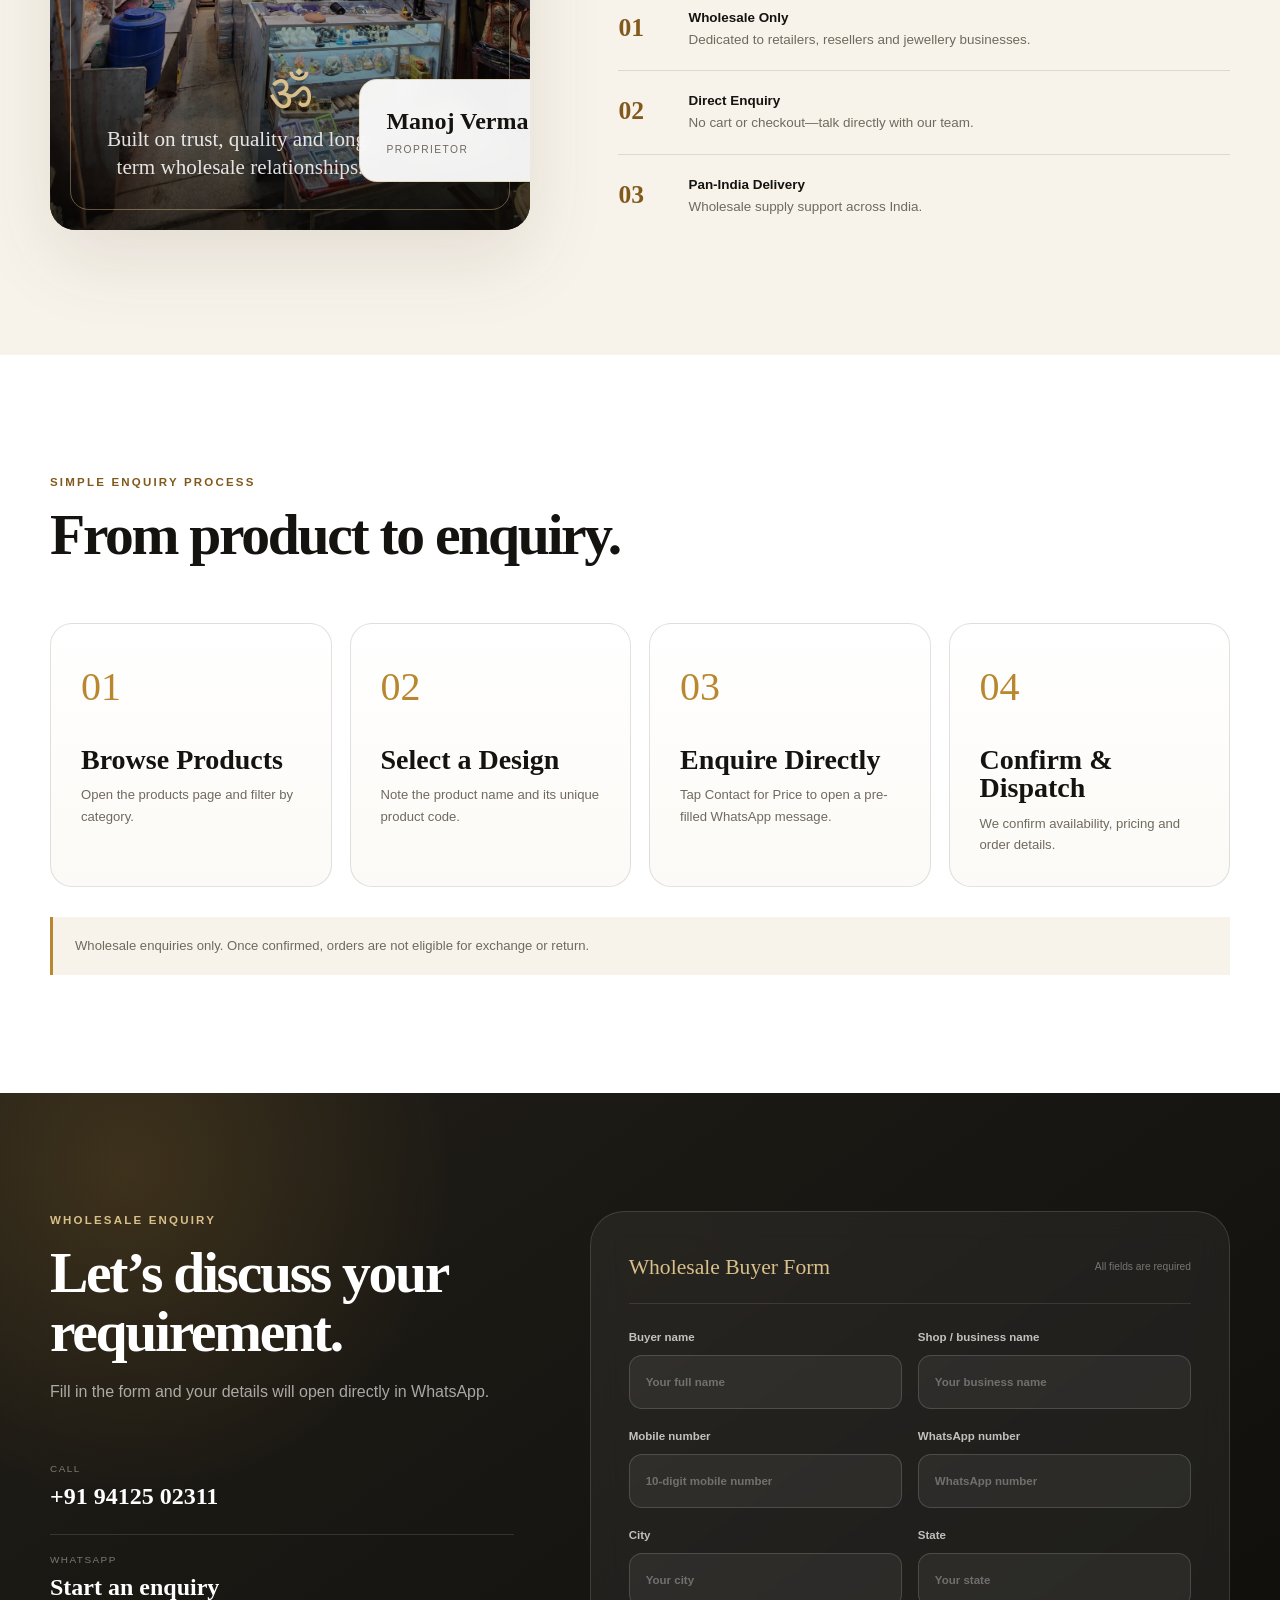
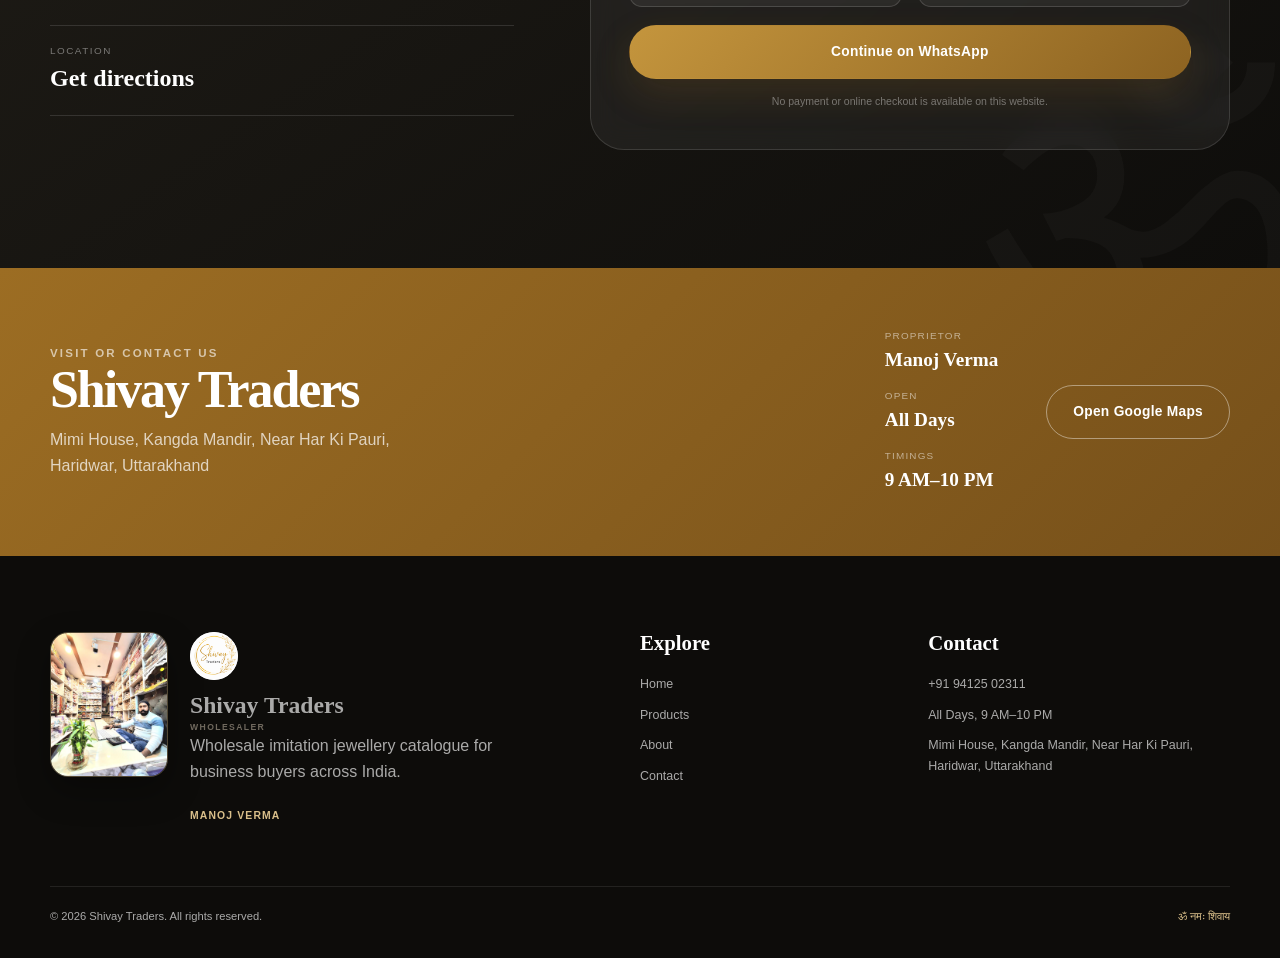
==== commit 3509ebbd: "Add new product category and update catalogue" ====
--- a/index.html
+++ b/index.html
@@ -113,6 +113,7 @@
           <a class="category reveal" href="products.html?category=Rudraksh"><span>04</span><div><small>Category</small><h3>Rudraksh</h3><p>Rudraksh mala, beads and related devotional products.</p></div><b>↗</b></a>
           <a class="category reveal" href="products.html?category=Kada"><span>05</span><div><small>Category</small><h3>Kada</h3><p>Classic and modern kada designs for wholesale buyers.</p></div><b>↗</b></a>
           <a class="category reveal" href="products.html?category=Dhaga"><span>06</span><div><small>Category</small><h3>Dhaga</h3><p>Traditional sacred thread and locket-dhaga products.</p></div><b>↗</b></a>
+          <a class="category reveal" href="products.html?category=Chain"><span>07</span><div><small>Category</small><h3>Chain</h3><p>Browse wholesale chain designs and available collections.</p></div><b>↗</b></a>
         </div>
 
         <div class="products-callout reveal">
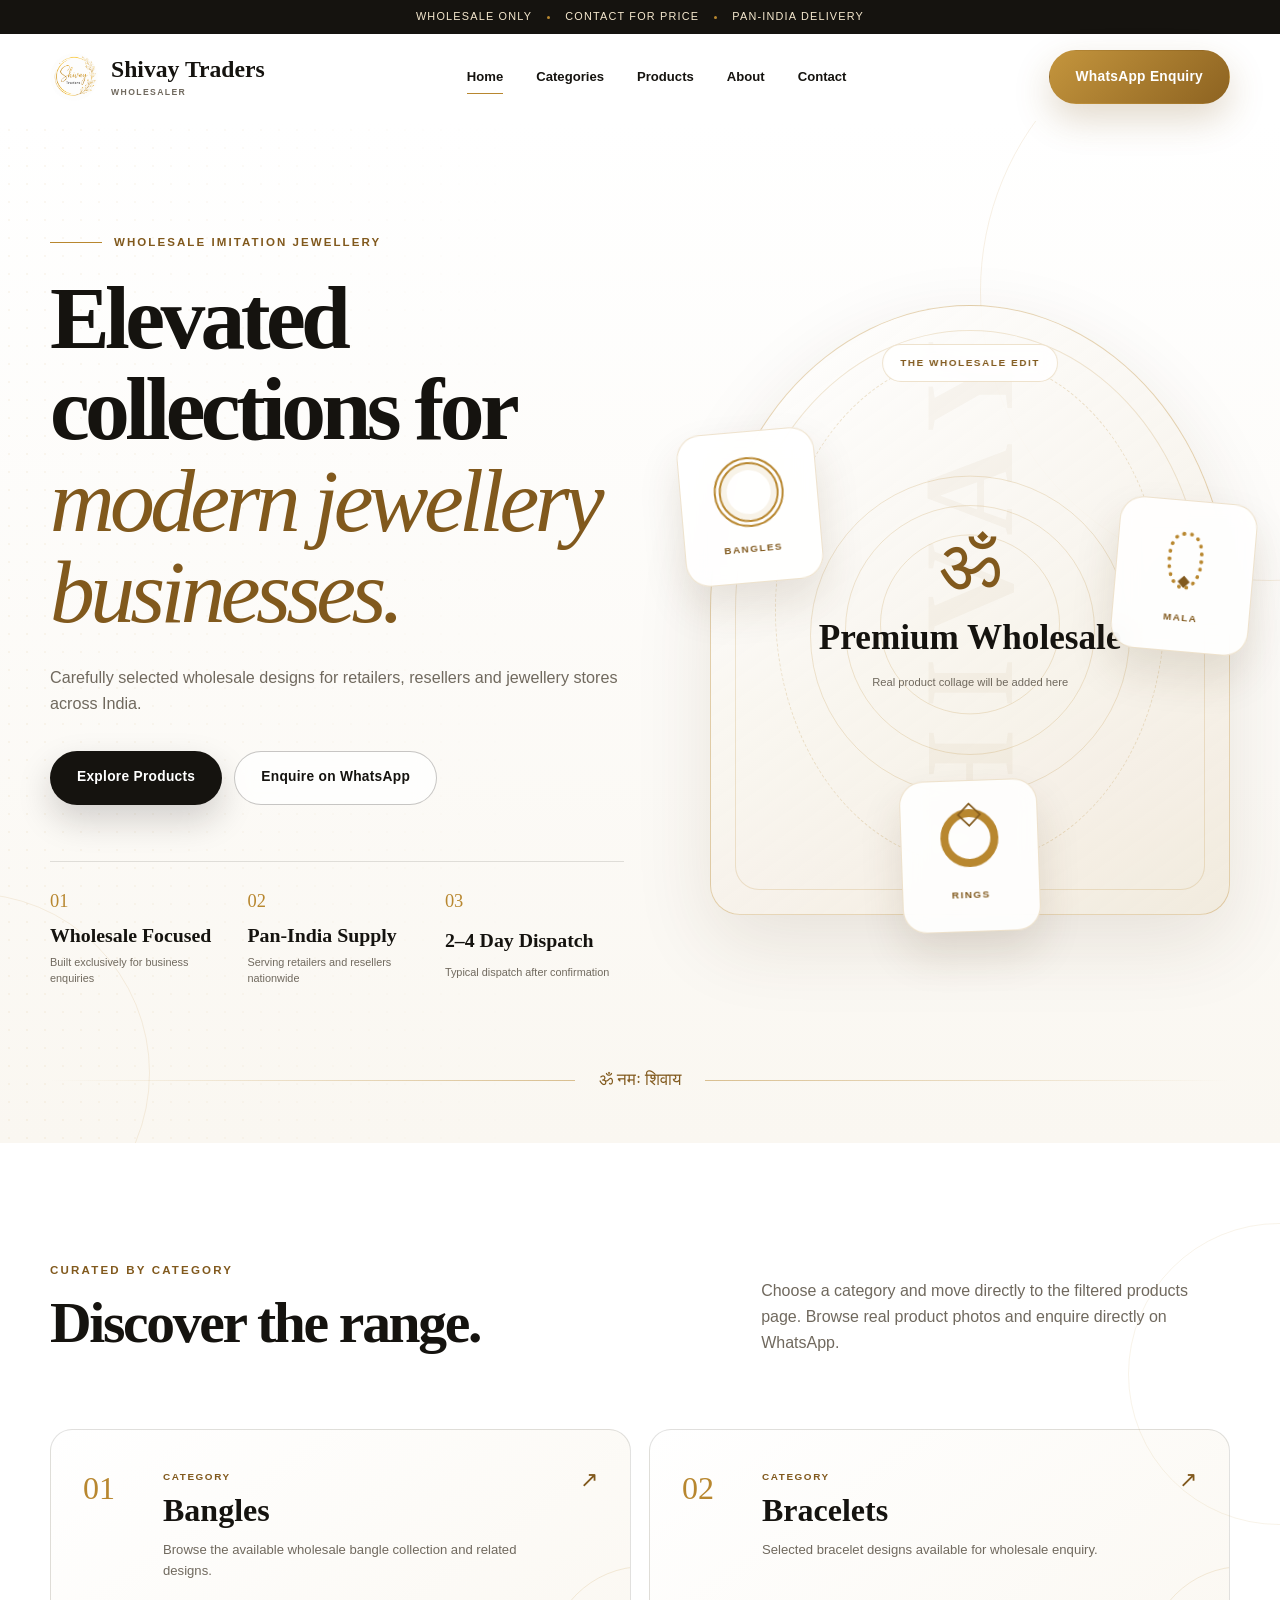
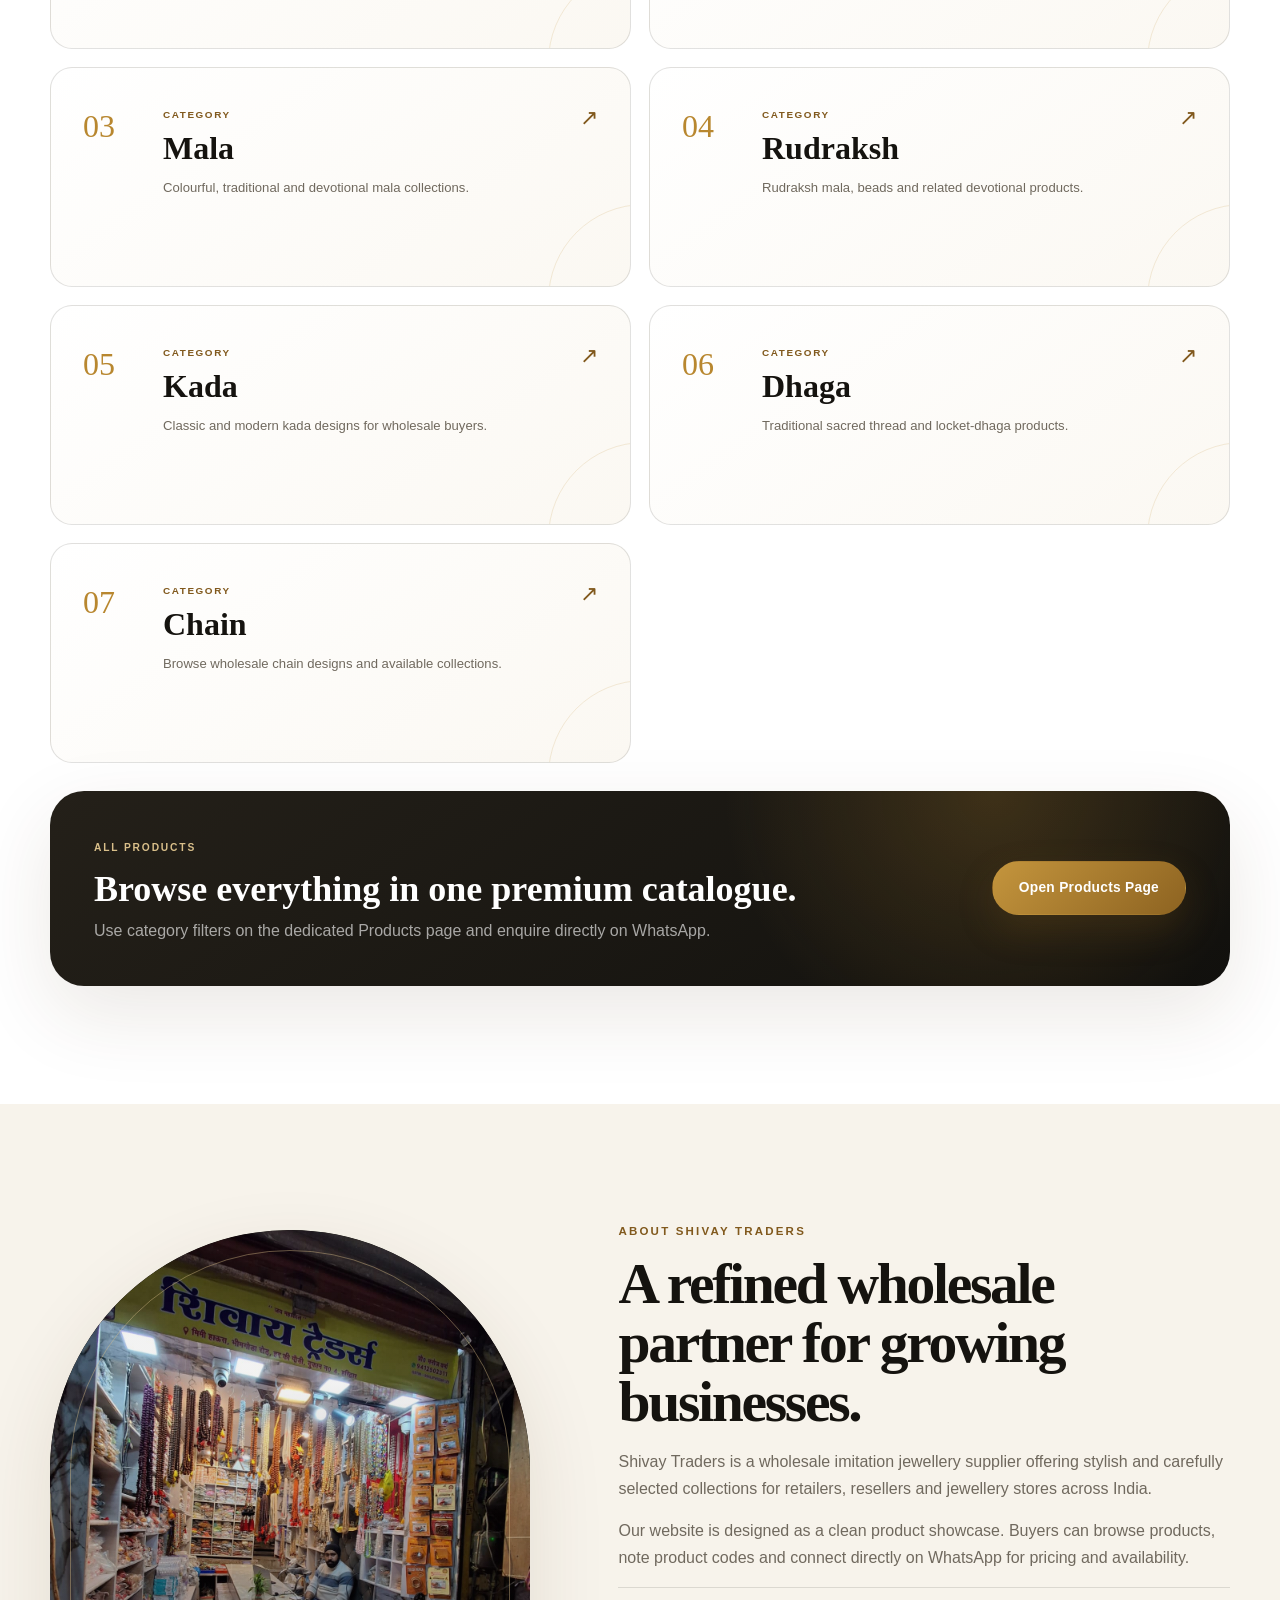
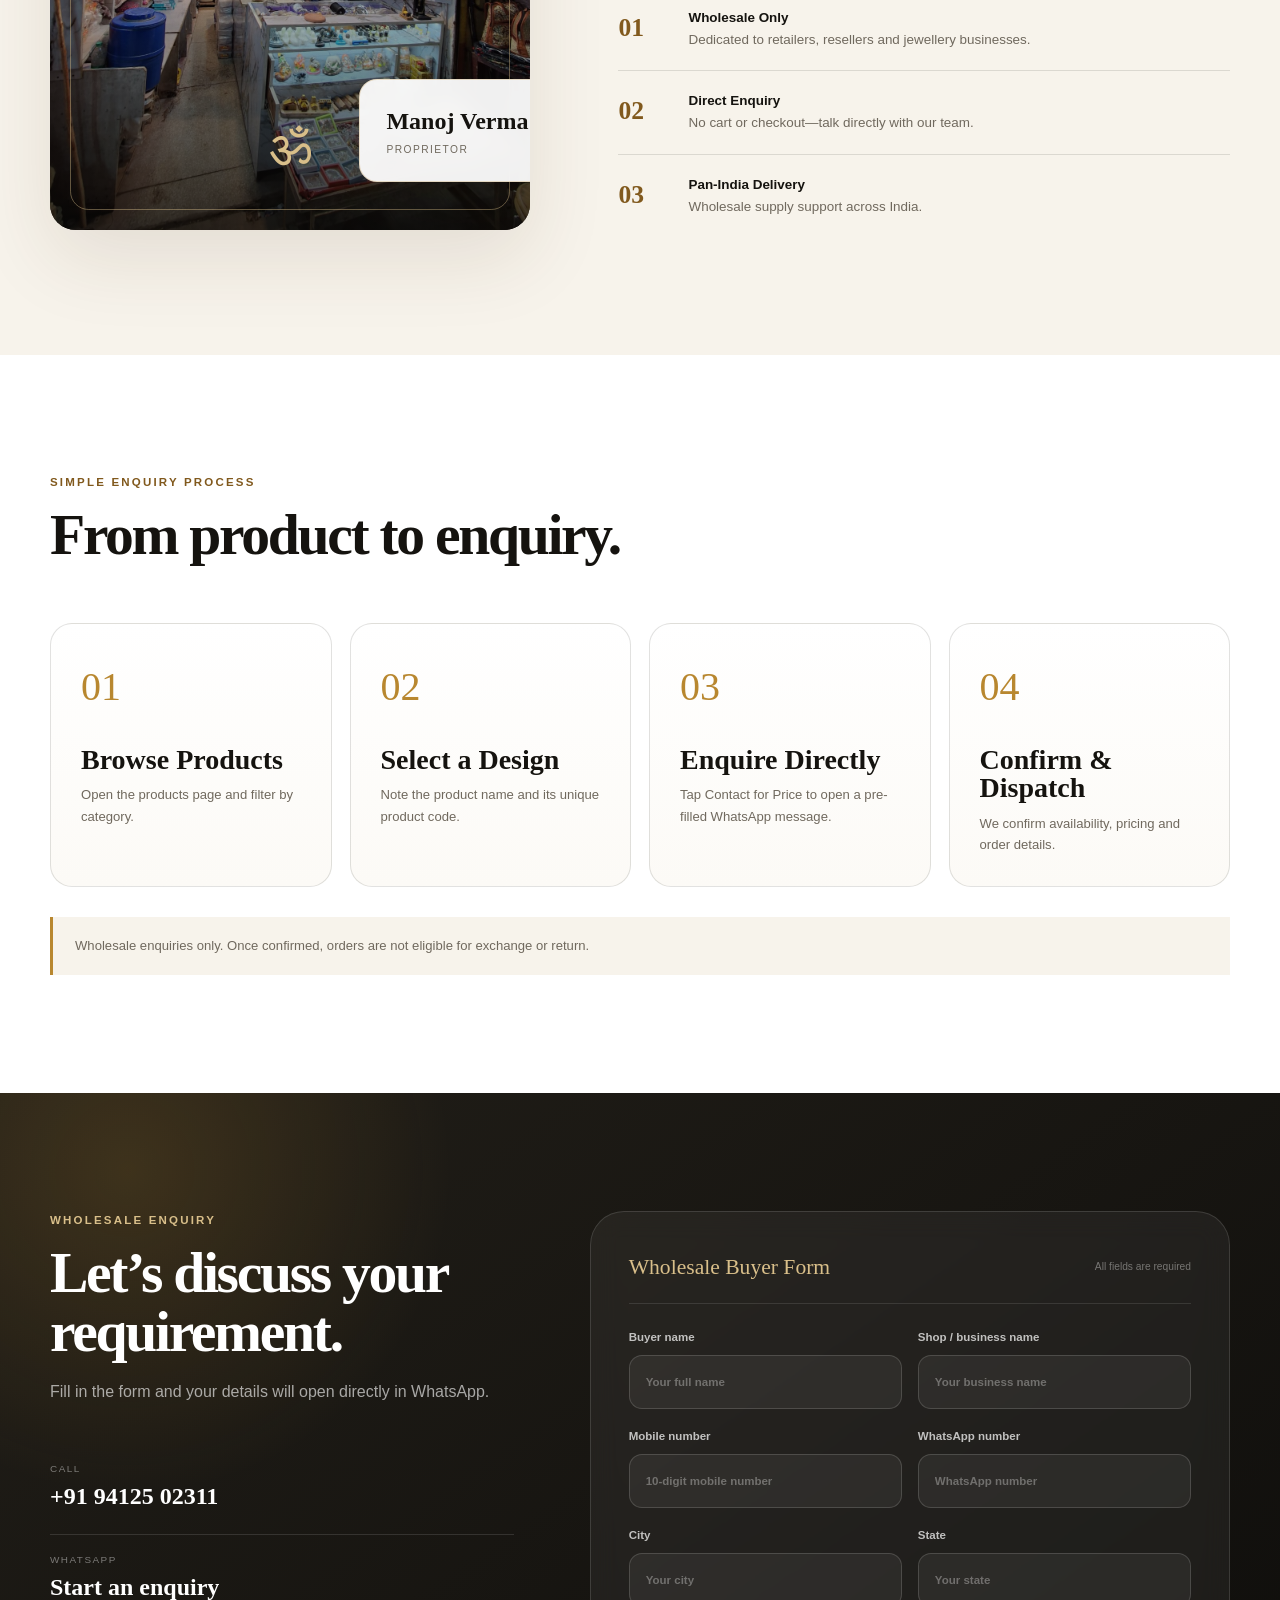
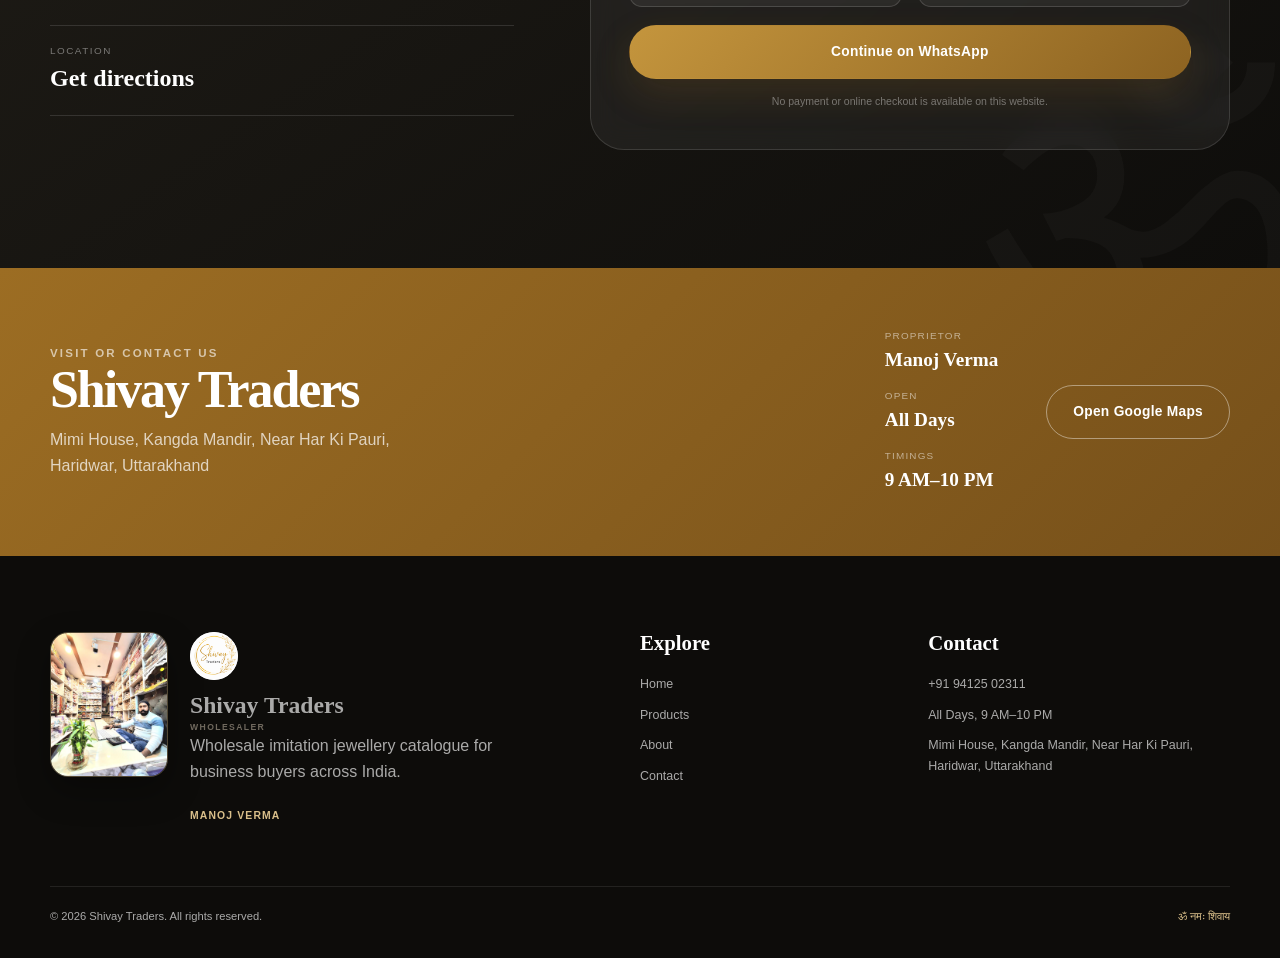
==== commit 0c22cc79: "Update homepage and product catalogue" ====
--- a/index.html
+++ b/index.html
@@ -142,9 +142,7 @@
       <div class="about-photo-text">
         <span class="about-om">ॐ</span>
 
-        <p>
-          Built on trust, quality and long-term wholesale relationships.
-        </p>
+
       </div>
 
       <div class="owner">
